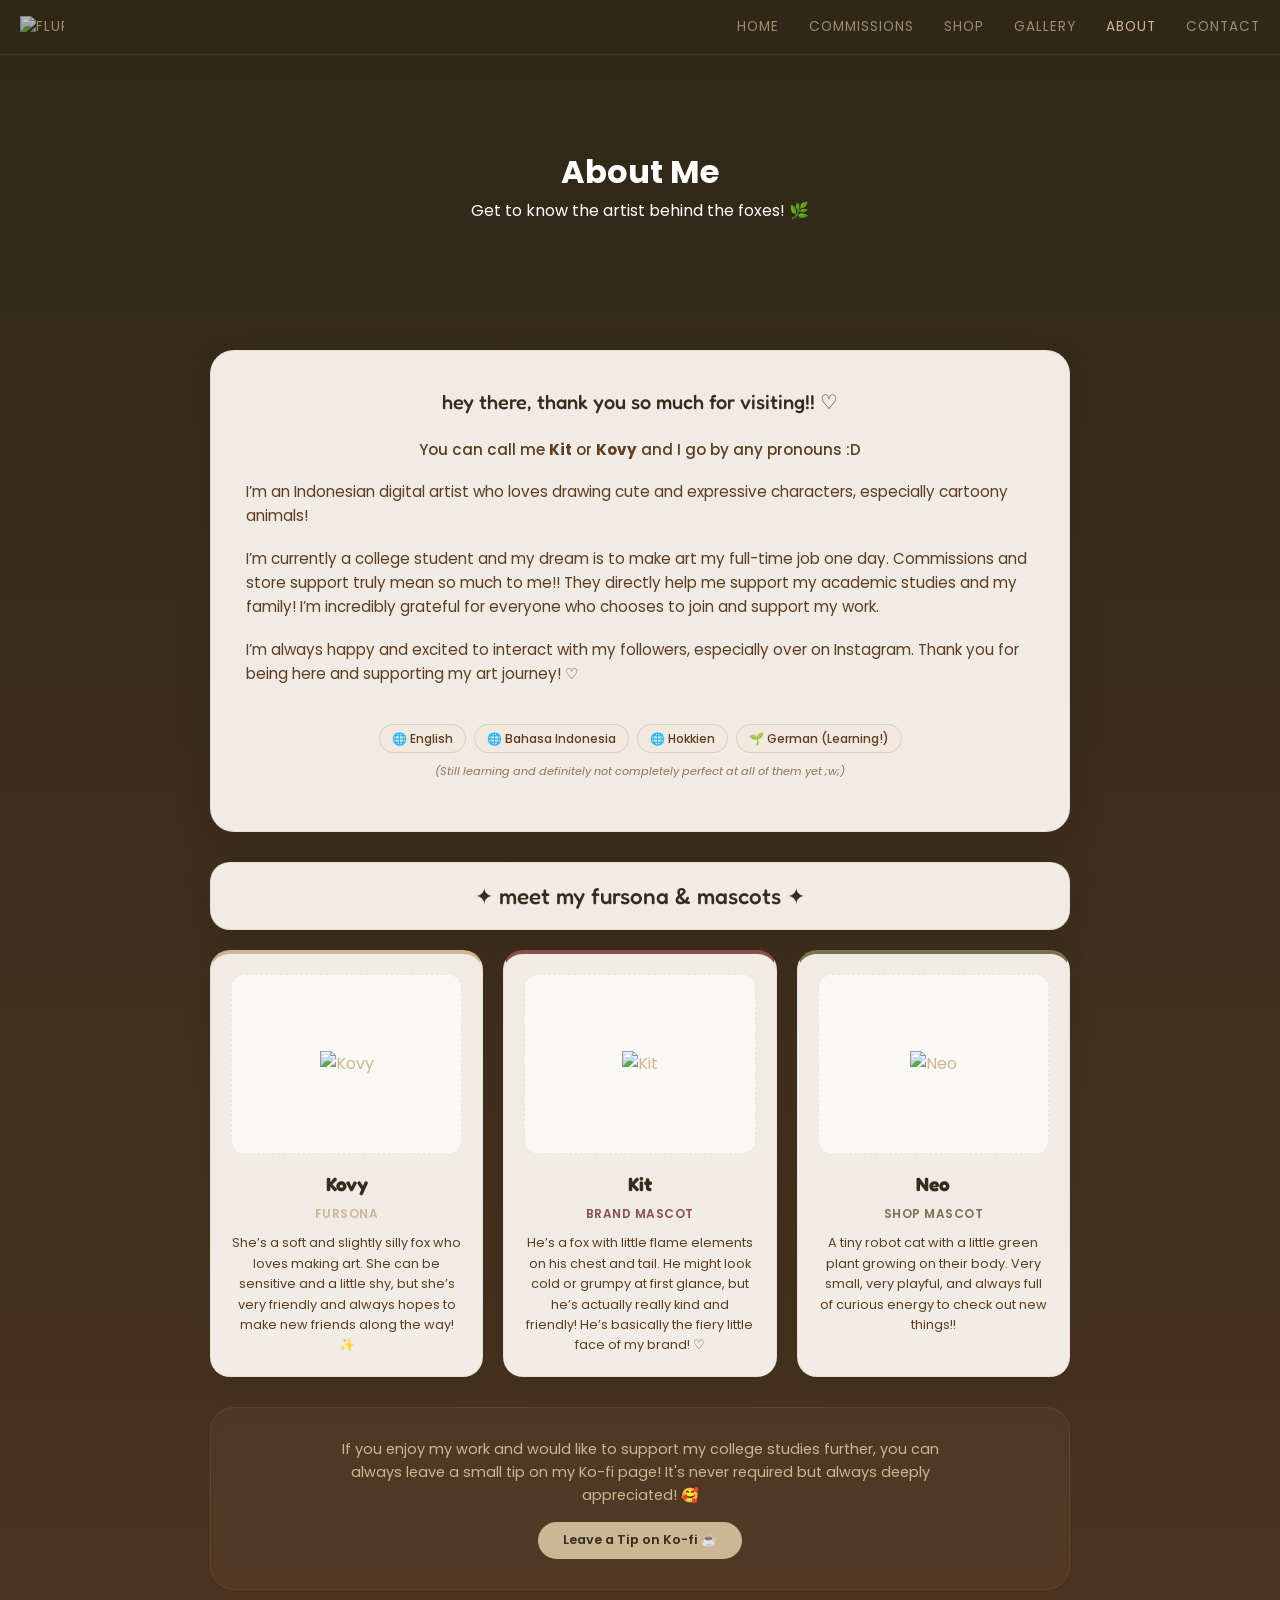
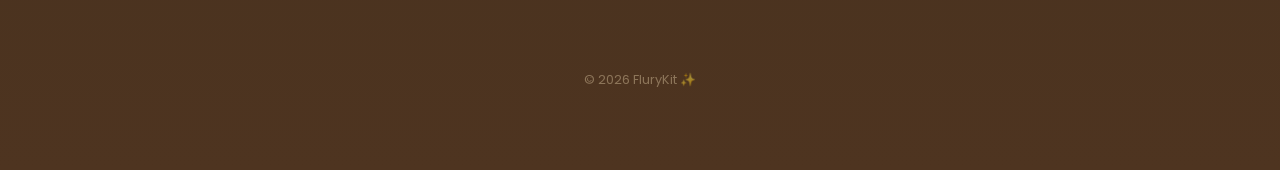
==== about.html @ 1e80cf2b "update" ====
<!DOCTYPE html>
<html lang="en">
<head>
  <meta charset="UTF-8">
  <title>About | FluryKit</title>
  <link rel="icon" type="image/png" href="https://f2.toyhou.se/file/f2-toyhou-se/images/113371445_Zc1kRRW0VYxsOpJ.png">
  <meta name="viewport" content="width=device-width, initial-scale=1.0">

  <!-- FONTS -->
  <link href="https://fonts.googleapis.com/css2?family=Fredoka:wght@400;500&family=Poppins:wght@300;400;500;600&display=swap" rel="stylesheet">
  <link rel="stylesheet" href="style.css">
</head>

<body class="about-page">

<nav>
  <a href="index.html" class="nav-logo" aria-label="FluryKit Home">
    <img src="https://file.garden/Zi882vZK7yH8-ClP/LogoWhite.png" alt="FluryKit logo">
  </a>
  <input type="checkbox" id="nav-toggle" class="nav-checkbox" aria-label="Toggle navigation">
  <label for="nav-toggle" class="nav-toggle" aria-controls="nav-links">
    <span></span>
    <span></span>
    <span></span>
  </label>
  <div class="nav-links" id="nav-links">
    <a href="index.html">Home</a>
    <a href="commissions.html">Commissions</a>
    <a href="shop.html">Shop</a>
    <a href="gallery.html">Gallery</a>
    <a href="about.html" class="active">About</a>
    <a href="contact.html">Contact</a>
  </div>
</nav>

<header class="banner">
  <h1>About Me</h1>
  <p>Get to know the artist behind the foxes! 🌿</p>
</header>

<div class="container">

  <!-- PRIMARY BIO CARD -->
  <div class="card">
    <h2 class="profile-intro">Hey there, thank you so much for visiting!! ♡</h2>
    
    <p class="bio-text bio-highlight">
      You can call me <b>Kit</b> or <b>Kovy</b> and I go by any pronouns :D
    </p>
    
    <p class="bio-text">
      I’m an Indonesian digital artist who loves drawing cute and expressive characters, especially cartoony animals! 
    </p>

    <p class="bio-text">
      I’m currently a college student and my dream is to make art my full-time job one day. Commissions and store support truly mean so much to me!! They directly help me support my academic studies and my family! I’m incredibly grateful for everyone who chooses to join and support my work.
    </p>

    <p class="bio-text">
      I’m always happy and excited to interact with my followers, especially over on Instagram. Thank you for being here and supporting my art journey! ♡
    </p>

    <!-- LANGUAGE SKILLS PILLS -->
    <div class="languages-tag-box">
      <span class="lang-pill">🌐 English</span>
      <span class="lang-pill">🌐 Bahasa Indonesia</span>
      <span class="lang-pill">🌐 Hokkien</span>
      <span class="lang-pill">🌱 German (Learning!)</span>
    </div>
    <p class="bio-note">(Still learning and definitely not completely perfect at all of them yet ;w;)</p>
  </div>

  <!-- MEET THE MASCOTS SECTION -->
  <div>
    <div class="card card--compact">
      <h2 class="section-title section-title--tight">✦ Meet my Fursona & Mascots ✦</h2>
    </div>

    <div class="mascot-grid">
      
      <!-- KOVY -->
      <div class="mascot-card mascot-card--kovy">
        <div class="mascot-img-holder">
          <!-- Replace this with your character image url later! -->
          <img src="https://via.placeholder.com/200?text=Kovy+Artwork" alt="Kovy">
        </div>
        <h3>Kovy</h3>
        <div class="mascot-role mascot-role--cream">Fursona</div>
        <p>She’s a soft and slightly silly fox who loves making art. She can be sensitive and a little shy, but she’s very friendly and always hopes to make new friends along the way! ✨</p>
      </div>

      <!-- KIT -->
      <div class="mascot-card mascot-card--kit">
        <div class="mascot-img-holder">
          <!-- Replace this with your character image url later! -->
          <img src="https://via.placeholder.com/200?text=Kit+Artwork" alt="Kit">
        </div>
        <h3>Kit</h3>
        <div class="mascot-role mascot-role--rose">Brand Mascot</div>
        <p>He’s a fox with little flame elements on his chest and tail. He might look cold or grumpy at first glance, but he’s actually really kind and friendly! He’s basically the fiery little face of my brand! ♡</p>
      </div>

      <!-- NEO -->
      <div class="mascot-card mascot-card--neo">
        <div class="mascot-img-holder">
          <!-- Replace this with your character image url later! -->
          <img src="https://via.placeholder.com/200?text=Neo+Artwork" alt="Neo">
        </div>
        <h3>Neo</h3>
        <div class="mascot-role mascot-role--olive">Shop Mascot</div>
        <p>A tiny robot cat with a little green plant growing on their body. Very small, very playful, and always full of curious energy to check out new things!!</p>
      </div>

    </div>
  </div>

  <!-- TIP SUPPORT FOOTER CALLOUT -->
  <div class="support-zone">
    <p>If you enjoy my work and would like to support my college studies further, you can always leave a small tip on my Ko-fi page! It's never required but always deeply appreciated! 🥰</p>
    <a href="https://ko-fi.com" target="_blank" class="button btn-main">Leave a Tip on Ko-fi ☕</a>
  </div>

</div>

<footer>
  © <span id="year"></span> FluryKit ✨
</footer>

<script>
  document.getElementById("year").textContent = new Date().getFullYear();
</script>

</body>
</html>
---- style.css ----
/* --- 1. THEME VARIABLES --- */
:root {
  --bg-dark: #302918;
  --bg-warm: #4E3420;
  --accent-cream: #CCB693;
  --accent-olive: #787350;
  --text-brown: #352E1F;
  --text-soft: #5E3D20;
  --card-bg: rgba(248, 244, 238, 0.96);
}

* { margin: 0; padding: 0; box-sizing: border-box; }

body {
  font-family: 'Poppins', sans-serif;
  background: linear-gradient(180deg, var(--bg-dark), var(--bg-warm)); 
  color: var(--accent-cream);
  line-height: 1.6;
  padding-bottom: 80px;
}

/* --- 2. NAVIGATION --- */
nav {
  position: sticky; top: 0; z-index: 1000;
  display: flex; justify-content: space-between; align-items: center;
  gap: 30px; padding: 16px 20px;
  background: rgba(48, 41, 24, 0.85);
  backdrop-filter: blur(12px);
  border-bottom: 1px solid rgba(204,182,147,0.1);
  flex-wrap: wrap;
}

.nav-logo {
  display: flex;
  align-items: center;
}

.nav-logo img {
  display: block;
  width: 44px;
  height: auto;
}

.nav-toggle {
  display: none;
  border: none;
  background: transparent;
  color: var(--accent-cream);
  cursor: pointer;
  width: 44px;
  height: 44px;
  align-items: center;
  justify-content: center;
  padding: 0;
  position: relative;
}

.nav-toggle span {
  display: block;
  width: 22px;
  height: 2px;
  border-radius: 999px;
  background: var(--accent-cream);
  transition: transform 0.25s ease, opacity 0.25s ease, background 0.15s ease;
  transform-origin: center;
}

.nav-toggle span + span {
  margin-top: 6px;
}

.nav-links {
  display: flex;
  justify-content: center;
  align-items: center;
  gap: 30px;
  flex-wrap: wrap;
  width: auto;
}

nav a {
  text-decoration: none; color: var(--accent-cream);
  font-size: 0.85rem; letter-spacing: 1px; text-transform: uppercase;
  opacity: 0.7; transition: 0.3s; white-space: nowrap;
}
nav a:hover, nav a.active { opacity: 1; }

.nav-checkbox {
  position: absolute;
  opacity: 0;
  pointer-events: none;
}

@media (max-width: 800px) {
  nav {
    justify-content: center;
    align-items: center;
    position: relative;
    gap: 10px;
  }

  .nav-logo {
    display: flex;
    margin: 0 auto;
  }

  .nav-toggle {
    display: grid;
    place-items: center;
    position: absolute;
    left: 16px;
    width: 64px;
    height: 44px;
    border: 1px solid rgba(204,182,147,0.3);
    border-radius: 14px;
    background: rgba(248,244,238,0.08);
    padding: 0;
    font-size: 0.7rem;
    letter-spacing: 0.12em;
    text-transform: uppercase;
    color: var(--accent-cream);
    line-height: 1;
    cursor: pointer;
  }

  .nav-toggle::before {
    content: "menu";
  }

  .nav-toggle span {
    display: none;
  }

  .nav-checkbox:checked + .nav-toggle {
    background: rgba(248,244,238,0.08);
  }

  .nav-checkbox:checked + .nav-toggle::before {
    content: "✕";
    font-size: 1.35rem;
    letter-spacing: normal;
    text-transform: none;
  }

  .nav-links {
    display: flex;
    flex-direction: column;
    width: 100%;
    gap: 0;
    max-height: 0;
    overflow: hidden;
    background: rgba(48,41,24,0.96);
    border-radius: 18px;
    padding: 0 16px;
    transition: max-height 0.28s ease;
  }

  .nav-checkbox:checked + .nav-toggle + .nav-links {
    max-height: 1000px;
    padding-top: 12px;
    padding-bottom: 12px;
  }

  /* hamburger -> X animation when menu is open */
  .nav-checkbox:checked + .nav-toggle span:nth-child(1) {
    transform: translateY(7px) rotate(45deg);
  }

  .nav-checkbox:checked + .nav-toggle span:nth-child(2) {
    opacity: 0;
    transform: scaleX(0);
  }

  .nav-checkbox:checked + .nav-toggle span:nth-child(3) {
    transform: translateY(-7px) rotate(-45deg);
  }

  .nav-toggle:focus-visible { outline: 2px solid rgba(204,182,147,0.6); outline-offset: 3px; border-radius: 8px; }

  .nav-links a {
    width: 100%;
    padding: 12px 0;
    border-top: 1px solid rgba(204,182,147,0.12);
    text-align: center;
  }

  .nav-links a:first-child {
    border-top: none;
  }
}

/* --- 3. BANNER & LOGO --- */
.banner {
  min-height: 260px; display: flex; flex-direction: column; align-items: center; justify-content: center;
  text-align: center;
  background: linear-gradient(rgba(48,41,24,0.45), rgba(48,41,24,0.45)),
              url("https://f2.toyhou.se/file/f2-toyhou-se/images/113552749_LfYjTz1hDfalYqJ.png");
  background-size: cover; background-position: center;
}

.logo-container { text-align: center; margin-top: -110px; margin-bottom: 25px; position: relative; z-index: 5; }
.logo-container img { width: 240px; height: auto; object-fit: contain; }

/* --- 4. MAIN CONTAINER & CARDS --- */
.container, .grid-layout { max-width: 850px; margin: auto; padding: 0 20px; }
.grid-layout { display: grid; grid-template-columns: 1.2fr 1fr; gap: 30px; align-items: stretch; }

.card { background: var(--card-bg); border-radius: 24px; border: 1px solid rgba(94,61,32,0.06); box-shadow: 0 10px 30px rgba(0,0,0,0.15); padding: 35px; color: var(--text-soft); display: flex; flex-direction: column; }
.card h2 { font-family: 'Fredoka', cursive; font-weight: 500; font-size: 1.5rem; color: var(--text-brown); margin-bottom: 15px; text-transform: lowercase; }
.card p { font-size: 0.92rem; margin-bottom: 15px; }

.status-bar { max-width: 850px; margin: 0 auto 35px auto; background: var(--accent-olive); color: white; border-radius: 999px; padding: 8px 25px; text-align: center; font-size: 0.9rem; font-weight: 500; box-shadow: 0 6px 20px rgba(0,0,0,0.15); }
.status-pill { background: var(--accent-olive); color: white; padding: 6px 18px; border-radius: 999px; font-size: 0.8rem; font-weight: 500; display: inline-block; }

/* Status Pill Colors - Easy Switch */
.status-pill.open { background: var(--accent-olive); }
.status-pill.closed { background: #D4917D; }
.section-title { text-align: center; font-family: 'Fredoka', cursive; color: var(--text-brown); font-size: 1.5rem; margin-bottom: 25px; }

/* --- 5. GRID & COMPONENTS --- */
.rules-grid { display: grid; grid-template-columns: repeat(3, 1fr); gap: 15px; margin-bottom: 25px; }
.rule-box { background: rgba(48, 41, 24, 0.03); padding: 15px; border-radius: 16px; text-align: center; border: 1px solid rgba(94,61,32,0.04); }
.payment-grid { display: grid; grid-template-columns: repeat(4, minmax(120px, 1fr)); gap: 15px; margin-top: 10px; }
.payment-card { background: rgba(248, 244, 238, 0.92); color: var(--text-brown); border-radius: 18px; border: 1px solid rgba(94,61,32,0.08); padding: 16px; text-align: center; box-shadow: 0 8px 20px rgba(0,0,0,0.05); }
.payment-card h4 { margin-bottom: 8px; font-family: 'Fredoka', cursive; color: var(--accent-olive); font-size: 0.95rem; }
.payment-card p { font-size: 0.8rem; color: var(--text-soft); line-height: 1.4; }
.rule-box h3 { font-size: 0.85rem; text-transform: uppercase; color: var(--accent-olive); margin-bottom: 6px; }
.rule-box p { font-size: 0.8rem; color: var(--text-soft); }

.rush-box { background: #F1E9DF; padding: 15px; border-radius: 16px; display: flex; justify-content: space-around; align-items: center; border: 1px dashed rgba(120, 115, 80, 0.4); }
.horizontal-rules { display: flex; justify-content: center; gap: 30px; padding-top: 20px; border-top: 1px solid rgba(94,61,32,0.08); flex-wrap: wrap; }

.filter-wrapper { position: sticky; top: 60px; z-index: 900; background: rgba(48, 41, 24, 0.9); backdrop-filter: blur(8px); padding: 12px; border-radius: 16px; border: 1px solid rgba(204,182,147,0.15); display: flex; justify-content: center; gap: 10px; flex-wrap: wrap; margin-bottom: 10px; }
.filter-btn { -webkit-appearance: none; appearance: none; background: transparent; border: 1px solid var(--accent-cream); color: var(--accent-cream); padding: 6px 16px; border-radius: 999px; font-family: 'Poppins', sans-serif; font-size: 0.8rem; font-weight: 500; cursor: pointer; transition: 0.2s ease; }
.filter-btn:hover, .filter-btn.active { background: var(--accent-cream); color: var(--bg-dark); }
.filter-btn:focus-visible { outline: 2px solid rgba(204,182,147,0.65); outline-offset: 2px; }

/* --- 5.5 FEATURE GRID --- */
.feature-grid { display: grid; grid-template-columns: 1fr 1fr; gap: 20px; margin-top: 25px; }
.feature-card { display: flex; flex-direction: column; align-items: center; text-decoration: none; color: var(--text-brown); transition: transform 0.2s ease; }
.feature-card:hover { transform: translateY(-5px); }
.feature-card img { width: 100%; aspect-ratio: 1/1; object-fit: cover; border-radius: 16px; border: none; margin-bottom: 10px; }
.feature-card span { font-family: 'Fredoka', cursive; font-size: 1.1rem; font-weight: 500; }

/* --- 6. SOCIALS & TIMELINE --- */
.sweet-callout { font-size: 0.82rem; font-style: italic; color: var(--text-soft); text-align: center; margin: 10px 0 4px; }
.main-social-btn { text-decoration: none; text-align: center; padding: 12px; border-radius: 14px; font-size: 0.88rem; font-weight: 600; text-transform: lowercase; display: block; margin-bottom: 12px; box-shadow: 0 4px 10px rgba(0,0,0,0.05); }
.btn-insta { background: #E8DCC4; color: var(--text-brown); border: 1px solid rgba(53,46,31,0.15); }
.btn-insta:hover { background: #dfd1b5; }
.btn-kofi { background: var(--accent-olive); color: white; }
.btn-kofi:hover { background: #5f5b3e; }

.mini-social-grid { display: grid; grid-template-columns: repeat(3, 1fr); gap: 8px; margin-bottom: 25px; }
.mini-btn { text-decoration: none; text-align: center; padding: 8px 2px; border-radius: 10px; font-size: 0.76rem; font-weight: 500; text-transform: lowercase; background: rgba(120, 115, 80, 0.12); color: var(--text-brown); }
.mini-btn:hover { background: rgba(120, 115, 80, 0.25); }

.timeline { margin-top: 15px; border-left: 2px dashed var(--accent-cream); padding-left: 15px; margin-left: 5px; }
.timeline-item { position: relative; margin-bottom: 15px; }
.timeline-item::before { content: '🌱'; position: absolute; left: -25px; top: -2px; background: var(--card-bg); font-size: 0.75rem; }
.timeline-date { font-weight: 600; font-size: 0.8rem; color: var(--accent-olive); text-transform: uppercase; }
.timeline-text { font-size: 0.85rem; color: var(--text-brown); }

/* --- 7. SHOWCASE & BUTTONS --- */
.showcase-section { max-width: 850px; margin: 40px auto 0 auto; padding: 0 20px; }
.showcase-section h2 { font-family: 'Fredoka', cursive; font-weight: 500; font-size: 1.6rem; color: var(--accent-cream); margin-bottom: 10px; text-align: center; text-transform: lowercase; }
.showcase-section p.section-copy { color: var(--text-soft); text-align: center; max-width: 720px; margin: 0 auto 26px; line-height: 1.6; }
.art-gallery { display: grid; grid-template-columns: repeat(3, 1fr); gap: 20px; align-items: start; }
.art-piece { width: 100%; height: auto; max-height: 420px; border-radius: 20px; object-fit: contain; box-shadow: 0 12px 25px rgba(0,0,0,0.25); border: 3px solid rgba(248, 244, 238, 0.15); display: block; }

body.gallery-page .gallery-jump-nav {
  display: flex;
  flex-wrap: wrap;
  gap: 10px;
  justify-content: center;
  margin: 18px auto 24px;
  padding: 10px 12px;
  background: rgba(48, 41, 24, 0.9);
  border-radius: 18px;
  border: 1px solid rgba(204,182,147,0.15);
}

body.gallery-page .gallery-jump-nav a {
  padding: 8px 14px;
  border-radius: 999px;
  background: transparent;
  color: var(--accent-cream);
  text-decoration: none;
  font-size: 0.78rem;
  font-weight: 600;
  border: 1px solid rgba(204,182,147,0.2);
  transition: transform 0.2s ease, background 0.2s ease, color 0.2s ease;
}

body.gallery-page .gallery-jump-nav a:hover,
body.gallery-page .gallery-jump-nav a:focus-visible {
  transform: translateY(-1px);
  background: var(--accent-cream);
  color: var(--bg-dark);
  border-color: transparent;
}

body.gallery-page .gallery-sections { display: grid; grid-template-columns: 1fr; gap: 32px; }
body.gallery-page .gallery-section { padding: 16px 0 10px; border-bottom: 1px solid rgba(255,255,255,0.08); }
body.gallery-page .gallery-section:last-child { border-bottom: none; }
body.gallery-page .gallery-section h3 { font-family: 'Fredoka', cursive; color: var(--accent-cream); font-size: 1.45rem; margin: 0 0 16px; text-transform: lowercase; }
body.gallery-page .gallery-section p { display: none; }
body.gallery-page .gallery-section .art-gallery { gap: 18px; }

.link-stack { display: flex; flex-direction: column; gap: 10px; width: 100%; margin-top: auto; }
.button { text-decoration: none; text-align: center; padding: 11px 20px; border-radius: 14px; font-size: 0.85rem; font-weight: 600; text-transform: lowercase; border: none; display: block; transition: 0.2s; cursor: pointer; }
.btn-cream { background: var(--accent-cream); color: var(--text-brown); }
.btn-cream:hover { background: #bd9f73; }
.btn-sub { background: #E8E2D9; color: var(--text-soft); }
.btn-main { background: var(--accent-cream); color: var(--text-brown); }
.button:hover { transform: translateY(-2px); filter: brightness(1.03); }

body.contact-page .container {
  max-width: 700px;
  display: flex;
  flex-direction: column;
  gap: 25px;
}

body.contact-page .section-title {
  font-size: 1.6rem;
  margin-bottom: 20px;
}

body.contact-page p {
  font-size: 0.95rem;
}

body.contact-page .action-box {
  background: #F1E9DF;
  border: 1px dashed rgba(120, 115, 80, 0.4);
  border-radius: 20px;
  padding: 30px;
  text-align: center;
  margin: 20px 0;
}

body.contact-page .action-box h3 {
  font-family: 'Fredoka', cursive;
  color: var(--text-brown);
  font-size: 1.2rem;
  margin-bottom: 8px;
}

body.contact-page .action-box p {
  font-size: 0.85rem;
  color: var(--text-soft);
  margin-bottom: 20px;
}

body.contact-page .button {
  padding: 12px 32px;
  border-radius: 999px;
  font-size: 0.9rem;
  text-transform: none;
}

body.contact-page .notice-list {
  list-style-type: '🌱 ';
  padding-left: 20px;
  font-size: 0.9rem;
  margin-top: 10px;
}

body.contact-page .notice-list li {
  margin-bottom: 10px;
}

body.contact-page .banner {
  margin-bottom: 40px;
}

body.contact-page .button {
  padding: 12px 32px;
  border-radius: 999px;
  font-size: 0.9rem;
  text-transform: none;
  display: inline-block;
  border: none;
  min-width: 220px;
}

body.about-page .banner {
  height: 200px;
  margin-bottom: 35px;
}

body.about-page .banner h1,
body.about-page .banner p {
  color: #fff;
}

body.about-page .container {
  max-width: 900px;
  margin: auto;
  padding: 0 20px;
  display: flex;
  flex-direction: column;
  gap: 30px;
}

body.about-page .card {
  background: var(--card-bg);
  border-radius: 24px;
  border: 1px solid rgba(94,61,32,0.06);
  box-shadow: 0 12px 35px rgba(0,0,0,0.15);
  padding: 35px;
}

body.about-page .button {
  text-transform: none;
  padding: 8px 25px;
  border-radius: 999px;
  font-size: 0.8rem;
  font-weight: 600;
  display: inline-block;
}

body.about-page .btn-main,
body.about-page .btn-cream { background: var(--accent-cream); color: var(--text-brown); }

body.about-page .profile-intro {
  text-align: center;
  color: var(--text-brown);
  font-family: 'Fredoka', cursive;
  font-size: 1.25rem;
  margin-bottom: 20px;
}

body.about-page .bio-text {
  color: var(--text-soft);
  font-size: 0.95rem;
  margin-bottom: 18px;
}

body.about-page .languages-tag-box {
  display: flex;
  justify-content: center;
  gap: 8px;
  flex-wrap: wrap;
  margin: 20px 0 10px;
}

body.about-page .lang-pill {
  background: #F1E9DF;
  color: var(--text-soft);
  border: 1px solid rgba(120, 115, 80, 0.2);
  padding: 4px 12px;
  border-radius: 999px;
  font-size: 0.75rem;
  font-weight: 500;
}

body.about-page .mascot-grid {
  display: grid;
  grid-template-columns: repeat(3, 1fr);
  gap: 20px;
  margin-top: 10px;
}

body.about-page .mascot-card {
  background: var(--card-bg);
  border-radius: 20px;
  padding: 20px;
  border: 1px solid rgba(94,61,32,0.06);
  display: flex;
  flex-direction: column;
  align-items: center;
  text-align: center;
  box-shadow: 0 8px 25px rgba(0,0,0,0.1);
}

body.about-page .mascot-card h3 {
  font-family: 'Fredoka', cursive;
  font-size: 1.2rem;
  margin-bottom: 4px;
  color: var(--text-brown);
}

body.about-page .mascot-card p {
  font-size: 0.82rem;
  color: var(--text-soft);
  line-height: 1.6;
}

body.about-page .mascot-img-holder {
  width: 100%;
  min-height: 180px;
  background: #FAF8F5;
  border-radius: 14px;
  margin-bottom: 15px;
  display: flex;
  align-items: center;
  justify-content: center;
  padding: 10px;
  border: 1px dashed rgba(94,61,32,0.1);
}

body.about-page .mascot-img-holder img {
  max-width: 100%;
  max-height: 100%;
  object-fit: contain;
}

body.about-page .section-title--tight {
  margin-bottom: 0;
  font-size: 1.4rem;
}

body.about-page .mascot-img-holder {
  width: 100%;
  height: 180px;
  background: #FAF8F5;
  border-radius: 14px;
  margin-bottom: 15px;
  display: flex;
  align-items: center;
  justify-content: center;
  padding: 10px;
  border: 1px dashed rgba(94,61,32,0.1);
}

body.about-page .mascot-img-holder img {
  max-width: 100%;
  max-height: 100%;
  object-fit: contain;
}

body.about-page .mascot-card h3 {
  font-family: 'Fredoka', cursive;
  font-size: 1.2rem;
  margin-bottom: 4px;
  color: var(--text-brown);
}

body.about-page .mascot-role {
  font-size: 0.75rem;
  text-transform: uppercase;
  letter-spacing: 0.5px;
  margin-bottom: 10px;
  font-weight: 600;
}

body.about-page .mascot-card p {
  font-size: 0.8rem;
  color: var(--text-soft);
}

body.about-page .support-zone {
  background: rgba(204, 182, 147, 0.05);
  border-radius: 24px;
  padding: 30px;
  border: 1px solid rgba(204,182,147,0.1);
  backdrop-filter: blur(6px);
  text-align: center;
}

body.about-page .support-zone p {
  font-size: 0.9rem;
  color: var(--accent-cream);
  max-width: 600px;
  margin: 0 auto 15px;
}

body.about-page .bio-highlight {
  text-align: center;
  font-weight: 500;
}

body.about-page .bio-note {
  font-size: 0.7rem;
  text-align: center;
  color: #947155;
  font-style: italic;
}

body.about-page .card--compact {
  padding: 15px;
  border-radius: 20px;
  margin-bottom: 20px;
  text-align: center;
}

body.about-page .mascot-card--kovy { border-top: 4px solid var(--accent-cream); }
body.about-page .mascot-card--kit { border-top: 4px solid #8A4F4F; }
body.about-page .mascot-card--neo { border-top: 4px solid var(--accent-olive); }
body.about-page .mascot-role--cream { color: var(--accent-cream); }
body.about-page .mascot-role--rose { color: #8A4F4F; }
body.about-page .mascot-role--olive { color: var(--accent-olive); }

body.shop-page .shop-note {
  font-size: 0.75rem;
  color: #947155;
  text-align: center;
  margin-top: 20px;
  font-style: italic;
}

body.shop-page .shop-small-note {
  margin-top: 5px;
  opacity: 0.85;
}

body.shop-page .container {
  max-width: 900px;
  margin: auto;
  padding: 0 20px;
  display: flex;
  flex-direction: column;
  gap: 30px;
}

body.shop-page .card {
  background: var(--card-bg);
  border-radius: 24px;
  border: 1px solid rgba(94,61,32,0.06);
  box-shadow: 0 12px 35px rgba(0,0,0,0.15);
  padding: 30px;
}

body.shop-page .section-title {
  text-align: center;
  font-family: 'Fredoka', cursive;
  font-weight: 500;
  color: var(--text-brown);
  font-size: 1.5rem;
  margin-bottom: 25px;
}

body.shop-page .intro-text {
  color: var(--text-soft);
  font-size: 0.95rem;
  text-align: center;
  max-width: 700px;
  margin: 0 auto 10px;
}

body.shop-page .platforms-grid {
  display: grid;
  grid-template-columns: repeat(3, 1fr);
  gap: 20px;
  margin-top: 15px;
}

body.shop-page .platform-box {
  background: rgba(48, 41, 24, 0.03);
  padding: 20px;
  border-radius: 18px;
  border: 1px solid rgba(94,61,32,0.05);
  display: flex;
  flex-direction: column;
  justify-content: space-between;
}

body.shop-page .platform-box h3 {
  font-size: 0.95rem;
  text-transform: uppercase;
  letter-spacing: 0.5px;
  color: var(--accent-olive);
  margin-bottom: 8px;
  font-family: 'Fredoka', cursive;
  font-weight: 500;
}

body.shop-page .platform-box p {
  font-size: 0.8rem;
  color: var(--text-soft);
  margin-bottom: 15px;
}

body.shop-page .indonesian-translation {
  border-top: 1px dashed rgba(94,61,32,0.15);
  padding-top: 10px;
  margin-top: 10px;
  font-style: italic;
  color: #7A5C43;
}

body.shop-page .filter-wrapper {
  position: sticky;
  top: 60px;
  z-index: 900;
  background: rgba(48, 41, 24, 0.9);
  backdrop-filter: blur(8px);
  padding: 12px;
  border-radius: 16px;
  border: 1px solid rgba(204,182,147,0.15);
  display: flex;
  justify-content: center;
  gap: 10px;
  flex-wrap: wrap;
  margin-bottom: 10px;
}

body.shop-page .filter-btn {
  background: transparent;
  border: 1px solid var(--accent-cream);
  color: var(--accent-cream);
  padding: 6px 16px;
  border-radius: 999px;
  font-family: 'Poppins', sans-serif;
  font-size: 0.8rem;
  font-weight: 500;
  cursor: pointer;
  transition: 0.2s ease;
}

body.shop-page .filter-btn:hover,
body.shop-page .filter-btn.active {
  background: var(--accent-cream);
  color: var(--bg-dark);
}

body.shop-page .gallery {
  display: grid;
  grid-template-columns: repeat(3, 1fr);
  gap: 20px;
}

body.shop-page .item-card {
  padding: 0;
  overflow: hidden;
  display: flex;
  flex-direction: column;
  transition: transform 0.3s ease, box-shadow 0.3s ease;
  cursor: pointer;
}

body.shop-page .item-card:hover {
  transform: translateY(-5px);
  box-shadow: 0 15px 40px rgba(0,0,0,0.2);
}

body.shop-page .item-card.hidden {
  display: none;
}

body.shop-page .img-wrapper {
  width: 100%;
  height: 240px;
  background: #FAF8F5;
  border-bottom: 1px solid rgba(94,61,32,0.06);
  display: flex;
  align-items: center;
  justify-content: center;
  padding: 15px;
}

body.shop-page .img-wrapper img {
  max-width: 100%;
  max-height: 100%;
  object-fit: contain;
  border-radius: 8px;
}

body.shop-page .item-info {
  padding: 20px;
  display: flex;
  flex-direction: column;
  flex-grow: 1;
}

body.shop-page .header-row {
  display: flex;
  justify-content: space-between;
  align-items: center;
  margin-bottom: 8px;
}

body.shop-page .item-info h2 {
  font-size: 1.1rem;
  color: var(--text-brown);
  font-family: 'Fredoka', cursive;
  font-weight: 500;
}

body.shop-page .price-tag {
  background: var(--accent-olive);
  color: white;
  padding: 2px 10px;
  border-radius: 999px;
  font-size: 0.75rem;
  font-weight: 500;
}

body.shop-page .item-info p {
  font-size: 0.8rem;
  color: var(--text-soft);
}

body.shop-page .button {
  text-transform: none;
  padding: 8px 20px;
  border-radius: 999px;
  font-size: 0.8rem;
  font-weight: 600;
  display: inline-block;
}

body.shop-page .modal-overlay,
body.shop-page .modal-card,
body.shop-page .modal-links,
body.shop-page .close-modal,
body.shop-page .review-zone,
body.shop-page .empty-reviews-box,
body.shop-page .feedback-prompt {
  /* page-specific modal and review layout rules will be handled by the shared stylesheet defaults */
}

body.shop-page .modal-overlay {
  position: fixed;
  top: 0;
  left: 0;
  width: 100%;
  height: 100%;
  background: rgba(30, 25, 15, 0.6);
  backdrop-filter: blur(8px);
  z-index: 2000;
  display: flex;
  justify-content: center;
  align-items: center;
  opacity: 0;
  pointer-events: none;
  transition: opacity 0.3s ease;
}

body.shop-page .modal-overlay.active {
  opacity: 1;
  pointer-events: auto;
}

body.shop-page .modal-card {
  background: var(--card-bg);
  width: 90%;
  max-width: 400px;
  border-radius: 24px;
  padding: 30px;
  box-shadow: 0 20px 50px rgba(0,0,0,0.3);
  text-align: center;
  transform: scale(0.9);
  transition: transform 0.3s ease;
  border: 1px solid rgba(94,61,32,0.1);
}

body.shop-page .modal-overlay.active .modal-card {
  transform: scale(1);
}

body.shop-page .modal-card h3 {
  font-family: 'Fredoka', cursive;
  color: var(--text-brown);
  font-size: 1.35rem;
  margin-bottom: 8px;
}

body.shop-page .modal-card p {
  font-size: 0.8rem;
  color: var(--text-soft);
  margin-bottom: 20px;
}

body.shop-page .modal-links {
  display: flex;
  flex-direction: column;
  gap: 10px;
}

body.shop-page .modal-links .button {
  display: block;
  width: 100%;
  padding: 10px;
}

body.shop-page .close-modal {
  background: transparent;
  border: none;
  font-size: 0.8rem;
  color: var(--text-soft);
  cursor: pointer;
  text-decoration: underline;
  margin-top: 15px;
  display: inline-block;
}

body.shop-page .review-zone {
  background: rgba(204, 182, 147, 0.05);
  border-radius: 24px;
  padding: 35px 20px;
  border: 1px solid rgba(204,182,147,0.1);
  backdrop-filter: blur(6px);
  text-align: center;
}

body.shop-page .review-zone h2 {
  font-family: 'Fredoka', cursive;
  font-size: 1.5rem;
  color: var(--accent-cream);
  margin-bottom: 10px;
}

body.shop-page .empty-reviews-box {
  background: var(--card-bg);
  border-radius: 18px;
  padding: 25px;
  max-width: 600px;
  margin: 15px auto 25px;
  border: 1px dashed rgba(120, 115, 80, 0.4);
}

body.shop-page .empty-reviews-box p {
  color: var(--text-soft);
  font-size: 0.85rem;
}

body.shop-page .feedback-prompt {
  font-size: 0.85rem;
  color: var(--accent-cream);
  max-width: 500px;
  margin: 0 auto;
  opacity: 0.9;
}

body.shop-page .feedback-prompt a {
  color: #fff;
  text-decoration: underline;
}

body.shop-page .logo-container {
  margin-top: -110px;
}

body.shop-page .logo-container img {
  width: 240px;
}

@media (max-width: 850px) {
  body.shop-page .gallery { grid-template-columns: repeat(2, 1fr); }
  body.shop-page .platforms-grid { grid-template-columns: 1fr; gap: 15px; }
  body.shop-page .logo-container { margin-top: -80px; }
  body.shop-page .logo-container img { width: 180px; }
}

@media (max-width: 550px) {
  body.shop-page .gallery { grid-template-columns: 1fr; }
  body.shop-page .filter-wrapper { top: 50px; }
}

footer { text-align: center; margin-top: 80px; font-size: 0.8rem; opacity: 0.5; }

/* --- 8. RESPONSIVE --- */
@media (max-width: 800px) {
  .grid-layout { grid-template-columns: 1fr; }
  .logo-container { margin-top: -80px; }
  .logo-container img { width: 180px; }
  .art-gallery { grid-template-columns: 1fr; gap: 16px; }
  .art-piece { max-height: 320px; }
  body.gallery-page .showcase-section { padding: 0 16px; }
  body.gallery-page .gallery-jump-nav { justify-content: flex-start; overflow-x: auto; padding: 0 10px 10px; }
  body.gallery-page .gallery-jump-nav a { flex: 0 0 auto; }
  body.gallery-page .gallery-section { padding: 12px 0 8px; }
  body.gallery-page .gallery-section .art-gallery { grid-template-columns: 1fr; }
  body.commissions-page .listing-card { grid-template-columns: 1fr; }
  body.commissions-page .slider-area { width: 100%; border-right: none; border-bottom: 1px solid rgba(94,61,32,0.06); }
  body.commissions-page .listing-info { padding: 22px 20px; }
  body.about-page .mascot-grid { grid-template-columns: 1fr; }
  body.about-page .mascot-card { padding: 18px; }
  body.about-page .mascot-img-holder { min-height: 150px; }
  body.about-page .mascot-card p { font-size: 0.88rem; }
  body.about-page .card { padding: 28px; }
}

/* --- ADDED COMMISSION SPECIFICS --- */
.listing-card { padding: 0; overflow: hidden; display: grid; grid-template-columns: 280px 1fr; min-height: 280px; background: var(--card-bg); border-radius: 24px; margin-bottom: 25px; }
.slider-area { width: 280px; min-height: 280px; background: var(--card-bg); border-right: 1px solid rgba(94,61,32,0.06); position: relative; overflow: hidden; }
.image-slider { width: 100%; height: 100%; }
.image-slider img { width: 100%; height: 100%; object-fit: contain; display: none; padding: 15px; background: var(--card-bg); border-radius: 18px; }
.image-slider img.active { display: block; }
.price-tag { background: var(--accent-olive); color: white; padding: 3px 12px; border-radius: 999px; font-size: 0.8rem; }
.specs-list { background: rgba(48, 41, 24, 0.03); padding: 12px 15px; border-radius: 12px; margin-bottom: 20px; border-left: 3px solid var(--accent-cream); font-size: 0.8rem; }
.form-template-box { background: rgba(48, 41, 24, 0.03); padding: 15px; border-radius: 12px; border: 1px solid rgba(94,61,32,0.08); font-family: monospace; font-size: 0.8rem; color: var(--text-soft); }

/* --- COMMISSIONS PAGE OVERRIDES --- */
body.commissions-page .banner {
  height: 200px;
  display: flex;
  flex-direction: column;
  align-items: center;
  justify-content: center;
  text-align: center;
  background: linear-gradient(rgba(48,41,24,0.5), rgba(48,41,24,0.5)),
              url("https://f2.toyhou.se/file/f2-toyhou-se/images/113552749_LfYjTz1hDfalYqJ.png");
  background-size: cover;
  background-position: center;
  margin-bottom: 35px;
}

body.commissions-page .banner h1 {
  font-family: 'Fredoka', cursive;
  font-weight: 500;
  font-size: 2.6rem;
  color: #fff;
}

body.commissions-page .banner p {
  font-size: 0.9rem;
  font-weight: 300;
  color: #f0f0f0;
}

body.commissions-page .container {
  max-width: 900px;
  margin: auto;
  padding: 0 20px;
  display: flex;
  flex-direction: column;
  gap: 30px;
}

body.commissions-page .card {
  box-shadow: 0 12px 35px rgba(0,0,0,0.15);
  padding: 30px;
}

body.commissions-page .status-container {
  text-align: center;
  margin-bottom: 5px;
}

body.commissions-page .rush-box div {
  text-align: center;
}

body.commissions-page .rush-box b {
  color: var(--text-brown);
  display: block;
  font-size: 0.95rem;
}

body.commissions-page .rush-box small {
  color: var(--text-soft);
  font-size: 0.75rem;
}

body.commissions-page .horizontal-rules span {
  font-size: 0.8rem;
  color: var(--text-soft);
}

body.commissions-page .note-text {
  font-size: 0.85rem;
  color: var(--text-soft);
  text-align: center;
  margin: 0 auto 18px;
  max-width: 780px;
  padding: 12px 16px;
  border-radius: 18px;
  background: rgba(248, 244, 238, 0.72);
  border-left: 3px solid var(--accent-olive);
  box-shadow: inset 0 0 0 1px rgba(94,61,32,0.08);
  font-style: italic;
}

body.commissions-page .gallery {
  display: flex;
  flex-direction: column;
  gap: 25px;
}

body.commissions-page .listing-card {
  transition: opacity 0.4s ease, transform 0.4s ease;
}

body.commissions-page .listing-card.hidden {
  display: none;
  opacity: 0;
  transform: translateY(10px);
}

body.commissions-page .slider-area {
  position: relative;
  height: 100%;
  width: 280px;
  min-height: 280px;
  background: var(--card-bg);
  border-right: 1px solid rgba(94,61,32,0.06);
  overflow: hidden;
}

body.commissions-page .image-slider {
  width: 100%;
  height: 100%;
  position: relative;
}

body.commissions-page .image-slider img {
  position: absolute;
  inset: 0;
  width: calc(100% - 30px);
  height: calc(100% - 30px);
  object-fit: contain;
  opacity: 0;
  transition: opacity 0.25s ease;
  margin: 15px;
}

body.commissions-page .image-slider img.active {
  opacity: 1;
}

body.commissions-page .dots {
  position: absolute;
  bottom: 12px;
  left: 50%;
  transform: translateX(-50%);
  display: flex;
  gap: 6px;
  background: rgba(255,255,255,0.95);
  padding: 6px 10px;
  border-radius: 999px;
  z-index: 3;
}

body.commissions-page .dot {
  width: 8px;
  height: 8px;
  background: rgba(0,0,0,0.18);
  border-radius: 50%;
  cursor: pointer;
}

body.commissions-page .slider-arrow {
  position: absolute;
  top: 50%;
  transform: translateY(-50%);
  width: 28px;
  height: 28px;
  border-radius: 999px;
  border: none;
  background: rgba(255,255,255,0.85);
  color: var(--text-brown);
  display: flex;
  align-items: center;
  justify-content: center;
  font-size: 1rem;
  cursor: pointer;
  box-shadow: 0 6px 16px rgba(0,0,0,0.08);
  transition: transform 0.2s ease, background 0.2s ease, opacity 0.2s ease;
  opacity: 0;
  z-index: 3;
}

body.commissions-page .slider-area:hover .slider-arrow,
body.commissions-page .slider-area:focus-within .slider-arrow {
  opacity: 1;
}

body.commissions-page .slider-arrow:hover {
  transform: translateY(-50%) scale(1.05);
  background: rgba(255,255,255,1);
}

body.commissions-page .slider-arrow.prev { left: 12px; }
body.commissions-page .slider-arrow.next { right: 12px; }

body.commissions-page .payment-section { margin-top: 25px; }
body.commissions-page .payment-section h3 { font-family: 'Fredoka', cursive; color: var(--text-brown); font-size: 1.1rem; margin-bottom: 15px; text-align: center; }
body.commissions-page .payment-grid { display: grid; grid-template-columns: repeat(4, minmax(120px, 1fr)); gap: 15px; }
body.commissions-page .payment-card { background: rgba(248, 244, 238, 0.92); color: var(--text-brown); border-radius: 18px; border: 1px solid rgba(94,61,32,0.08); padding: 16px; text-align: center; box-shadow: 0 8px 20px rgba(0,0,0,0.05); }
body.commissions-page .payment-card h4 { margin-bottom: 8px; font-family: 'Fredoka', cursive; color: var(--accent-olive); font-size: 0.95rem; }
body.commissions-page .payment-card p { font-size: 0.8rem; color: var(--text-soft); line-height: 1.4; }

body.commissions-page .payment-card.payment-logo {
  min-height: 120px;
  display: flex;
  align-items: center;
  justify-content: center;
  padding: 20px;
}

body.commissions-page .payment-logo-mark {
  width: 62px;
  height: 62px;
  display: inline-flex;
  align-items: center;
  justify-content: center;
  border-radius: 18px;
  font-family: 'Fredoka', cursive;
  font-size: 1.1rem;
  font-weight: 800;
  color: white;
  text-transform: uppercase;
  letter-spacing: 0.04em;
  box-shadow: 0 10px 20px rgba(0,0,0,0.12);
}

body.commissions-page .payment-card.paypal .payment-logo-mark { background: #003087; }
body.commissions-page .payment-card.bca .payment-logo-mark { background: #0053A0; }
body.commissions-page .payment-card.gopay .payment-logo-mark { background: #00A859; }
body.commissions-page .payment-card.shopeepay .payment-logo-mark { background: #FF5722; }

body.commissions-page .visually-hidden {
  position: absolute;
  width: 1px;
  height: 1px;
  padding: 0;
  margin: -1px;
  overflow: hidden;
  clip: rect(0,0,0,0);
  border: 0;
  white-space: nowrap;
}

body.commissions-page .payment-grid {
  display: grid;
  grid-template-columns: repeat(4, minmax(100px, 1fr));
  gap: 15px;
}

@media (max-width: 700px) {
  body.commissions-page .payment-grid {
    grid-template-columns: repeat(2, minmax(100px, 1fr));
  }
}

@media (max-width: 460px) {
  body.commissions-page .payment-grid {
    grid-template-columns: 1fr;
  }
}

body.commissions-page .dot.active {
  background: var(--text-soft);
}

body.commissions-page .listing-info {
  padding: 30px;
  display: flex;
  flex-direction: column;
  justify-content: center;
}

body.commissions-page .header-row {
  display: flex;
  justify-content: space-between;
  align-items: center;
  margin-bottom: 10px;
}

body.commissions-page .listing-info h2 {
  font-size: 1.25rem;
  color: var(--text-brown);
  font-family: 'Fredoka', cursive;
  font-weight: 500;
}

body.commissions-page .price-tag {
  background: var(--accent-olive);
  color: white;
  padding: 3px 12px;
  border-radius: 999px;
  font-size: 0.8rem;
  font-weight: 500;
}

body.commissions-page .listing-info p {
  font-size: 0.85rem;
  color: var(--text-soft);
  margin-bottom: 12px;
}

body.commissions-page .specs-list ul {
  list-style: none;
  font-size: 0.8rem;
  color: var(--text-soft);
}

body.commissions-page .specs-list li {
  margin-bottom: 4px;
  display: flex;
  justify-content: space-between;
}

body.commissions-page .btn-group {
  display: flex;
  gap: 10px;
}

body.commissions-page .button {
  text-decoration: none;
  text-align: center;
  padding: 8px 20px;
  border-radius: 999px;
  font-size: 0.8rem;
  font-weight: 600;
  transition: 0.2s;
  display: inline-block;
  cursor: pointer;
  border: none;
  text-transform: none;
}

body.commissions-page .btn-main {
  background: var(--accent-cream);
  color: var(--text-brown);
}

body.commissions-page .btn-sub {
  background: #E8E2D9;
  color: var(--text-soft);
}

body.commissions-page .button:hover {
  transform: translateY(-2px);
  filter: brightness(1.03);
}

body.commissions-page .form-template-box {
  white-space: pre-line;
  text-align: left;
}

body.commissions-page .modal-overlay {
  position: fixed;
  top: 0;
  left: 0;
  width: 100%;
  height: 100%;
  background: rgba(30, 25, 15, 0.6);
  backdrop-filter: blur(8px);
  z-index: 2000;
  display: flex;
  justify-content: center;
  align-items: center;
  opacity: 0;
  pointer-events: none;
  transition: opacity 0.3s ease;
}

body.commissions-page .modal-overlay.active {
  opacity: 1;
  pointer-events: auto;
}

body.commissions-page .modal-card {
  background: var(--card-bg);
  width: 90%;
  max-width: 600px;
  max-height: 80vh;
  border-radius: 24px;
  padding: 35px;
  box-shadow: 0 20px 50px rgba(0,0,0,0.3);
  overflow-y: auto;
  transform: scale(0.9);
  transition: transform 0.3s ease;
  border: 1px solid rgba(94,61,32,0.1);
}

body.commissions-page .modal-overlay.active .modal-card {
  transform: scale(1);
}

body.commissions-page .modal-header {
  display: flex;
  justify-content: space-between;
  align-items: center;
  border-bottom: 1px solid rgba(94,61,32,0.1);
  padding-bottom: 15px;
  margin-bottom: 20px;
}

body.commissions-page .modal-header h2 {
  font-family: 'Fredoka', cursive;
  color: var(--text-brown);
  font-size: 1.6rem;
}

body.commissions-page .close-modal {
  background: transparent;
  border: none;
  font-size: 1.5rem;
  color: var(--text-soft);
  cursor: pointer;
  font-weight: bold;
}

body.commissions-page .tos-section {
  margin-bottom: 22px;
}

body.commissions-page .tos-section h3 {
  font-size: 0.9rem;
  text-transform: uppercase;
  letter-spacing: 0.5px;
  color: var(--accent-olive);
  margin-bottom: 6px;
  display: flex;
  align-items: center;
  gap: 6px;
}

body.commissions-page .tos-section ul {
  list-style-type: none;
  padding-left: 0;
}

body.commissions-page .tos-section li {
  font-size: 0.85rem;
  color: var(--text-soft);
  margin-bottom: 6px;
  position: relative;
  padding-left: 15px;
}

body.commissions-page .tos-section li::before {
  content: "✦";
  position: absolute;
  left: 0;
  color: var(--accent-cream);
}

body.commissions-page footer {
  text-align: center;
  margin-top: 50px;
  font-size: 0.8rem;
  opacity: 0.5;
}

@media (max-width: 650px) {
  body.commissions-page .listing-card { grid-template-columns: 1fr; }
  body.commissions-page .slider-area { width: 100%; height: 280px; border-right: none; border-bottom: 1px solid rgba(94,61,32,0.06); }
  body.commissions-page .rules-grid { grid-template-columns: 1fr; }
  body.commissions-page .rush-box { flex-direction: column; gap: 10px; }
  body.commissions-page .horizontal-rules { flex-direction: column; gap: 8px; align-items: center; }
  body.commissions-page .filter-wrapper { top: 50px; }
  body.commissions-page .modal-card { padding: 20px; }
}
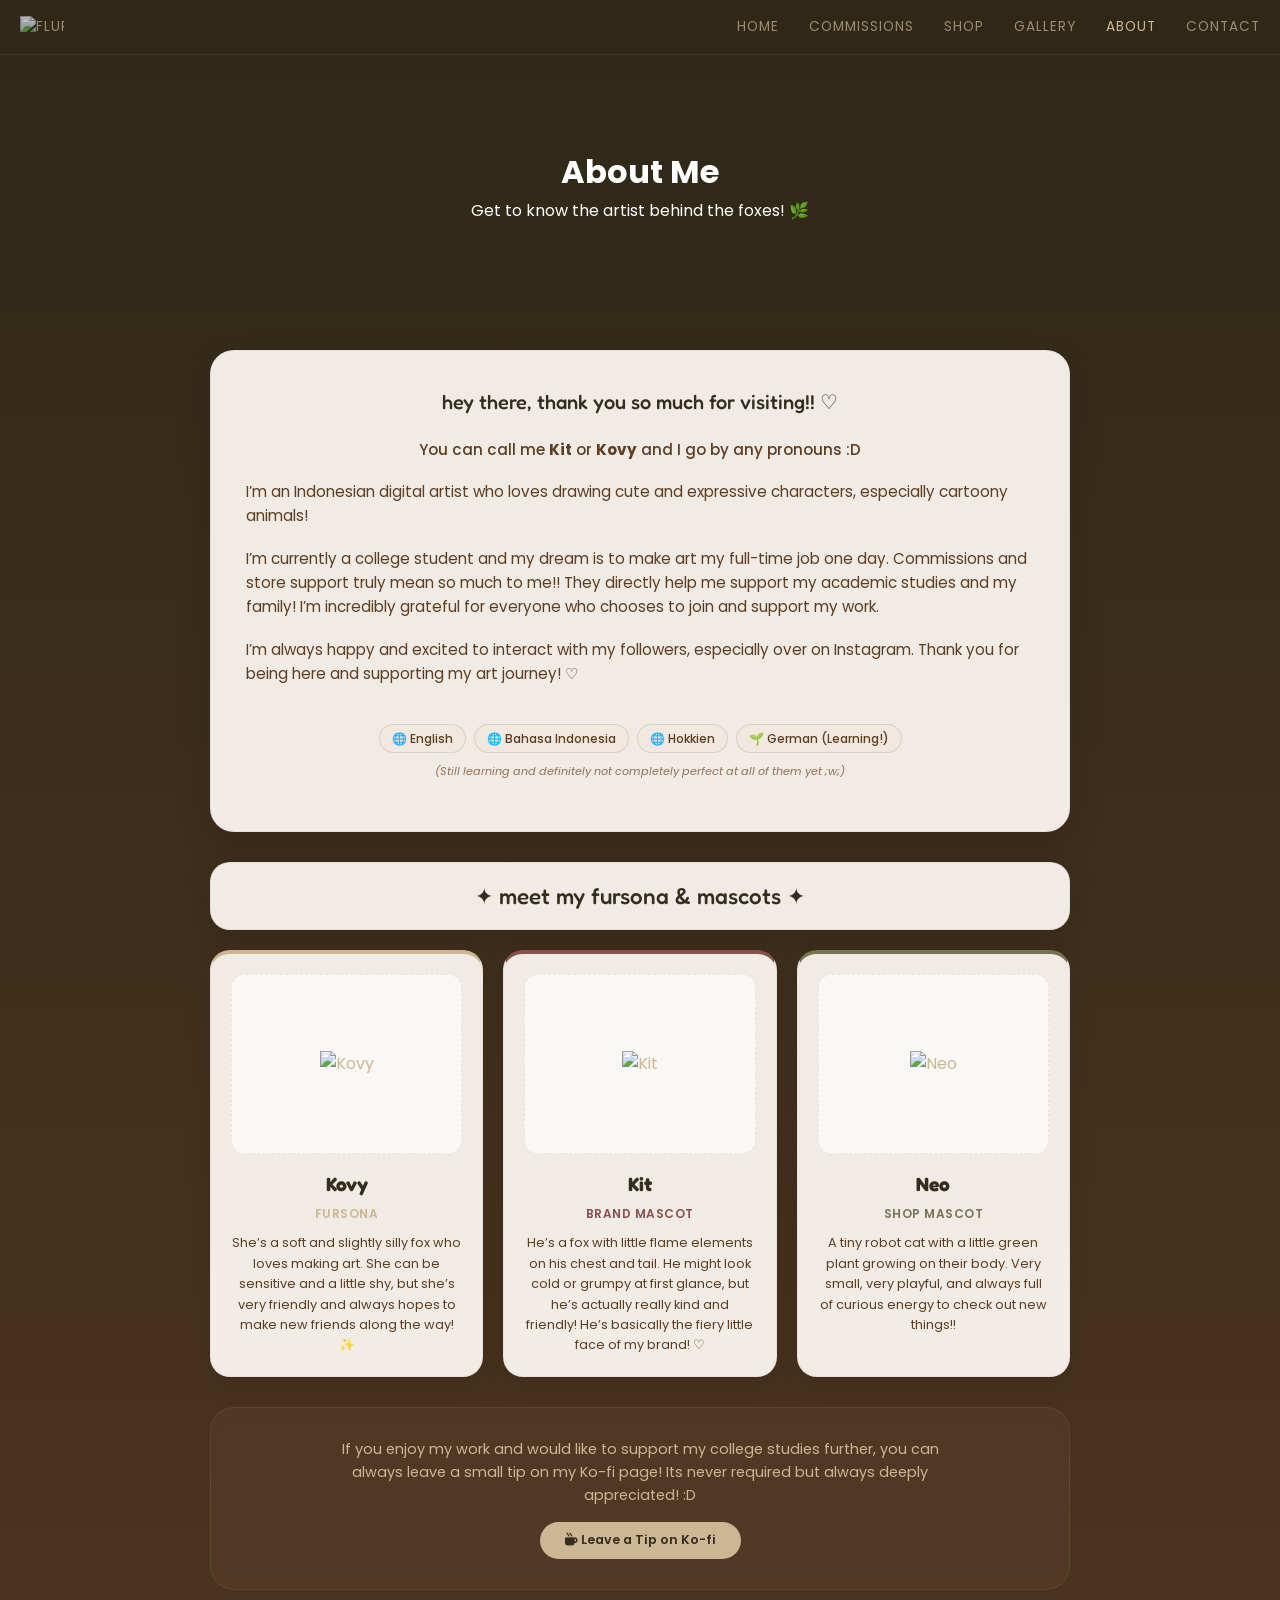
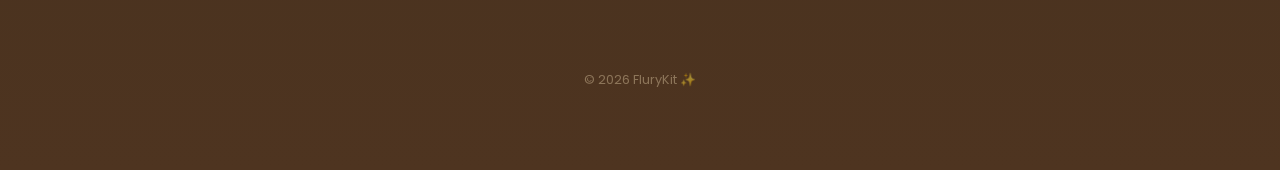
==== commit 67e8cfa4: "update pages" ====
--- a/about.html
+++ b/about.html
@@ -3,6 +3,7 @@
 <head>
   <meta charset="UTF-8">
   <title>About | FluryKit</title>
+  <link rel="stylesheet" href="https://cdnjs.cloudflare.com/ajax/libs/font-awesome/6.5.0/css/all.min.css">
   <link rel="icon" type="image/png" href="https://f2.toyhou.se/file/f2-toyhou-se/images/113371445_Zc1kRRW0VYxsOpJ.png">
   <meta name="viewport" content="width=device-width, initial-scale=1.0">
 
@@ -81,8 +82,7 @@
       <!-- KOVY -->
       <div class="mascot-card mascot-card--kovy">
         <div class="mascot-img-holder">
-          <!-- Replace this with your character image url later! -->
-          <img src="https://via.placeholder.com/200?text=Kovy+Artwork" alt="Kovy">
+          <img src="https://f2.toyhou.se/file/f2-toyhou-se/thumbnails/114999273_hy8_29753774.jpg?1772365298" alt="Kovy">
         </div>
         <h3>Kovy</h3>
         <div class="mascot-role mascot-role--cream">Fursona</div>
@@ -92,8 +92,7 @@
       <!-- KIT -->
       <div class="mascot-card mascot-card--kit">
         <div class="mascot-img-holder">
-          <!-- Replace this with your character image url later! -->
-          <img src="https://via.placeholder.com/200?text=Kit+Artwork" alt="Kit">
+          <img src="https://f2.toyhou.se/file/f2-toyhou-se/thumbnails/103333107_Z87.png" alt="Kit">
         </div>
         <h3>Kit</h3>
         <div class="mascot-role mascot-role--rose">Brand Mascot</div>
@@ -103,8 +102,7 @@
       <!-- NEO -->
       <div class="mascot-card mascot-card--neo">
         <div class="mascot-img-holder">
-          <!-- Replace this with your character image url later! -->
-          <img src="https://via.placeholder.com/200?text=Neo+Artwork" alt="Neo">
+          <img src="https://f2.toyhou.se/file/f2-toyhou-se/thumbnails/104741118_1qR.gif" alt="Neo">
         </div>
         <h3>Neo</h3>
         <div class="mascot-role mascot-role--olive">Shop Mascot</div>
@@ -116,8 +114,8 @@
 
   <!-- TIP SUPPORT FOOTER CALLOUT -->
   <div class="support-zone">
-    <p>If you enjoy my work and would like to support my college studies further, you can always leave a small tip on my Ko-fi page! It's never required but always deeply appreciated! 🥰</p>
-    <a href="https://ko-fi.com" target="_blank" class="button btn-main">Leave a Tip on Ko-fi ☕</a>
+    <p>If you enjoy my work and would like to support my college studies further, you can always leave a small tip on my Ko-fi page! Its never required but always deeply appreciated! :D</p>
+    <a href="https://ko-fi.com/flurykit" target="_blank" class="button btn-main"><i class="fa-solid fa-mug-hot"></i> Leave a Tip on Ko-fi</a>
   </div>
 
 </div>
--- a/style.css
+++ b/style.css
@@ -17,6 +17,10 @@
   color: var(--accent-cream);
   line-height: 1.6;
   padding-bottom: 80px;
+}
+
+.highlight {
+  color: #6f6a3f;
 }
 
 /* --- 2. NAVIGATION --- */
@@ -220,10 +224,48 @@
 /* --- 5. GRID & COMPONENTS --- */
 .rules-grid { display: grid; grid-template-columns: repeat(3, 1fr); gap: 15px; margin-bottom: 25px; }
 .rule-box { background: rgba(48, 41, 24, 0.03); padding: 15px; border-radius: 16px; text-align: center; border: 1px solid rgba(94,61,32,0.04); }
-.payment-grid { display: grid; grid-template-columns: repeat(4, minmax(120px, 1fr)); gap: 15px; margin-top: 10px; }
-.payment-card { background: rgba(248, 244, 238, 0.92); color: var(--text-brown); border-radius: 18px; border: 1px solid rgba(94,61,32,0.08); padding: 16px; text-align: center; box-shadow: 0 8px 20px rgba(0,0,0,0.05); }
-.payment-card h4 { margin-bottom: 8px; font-family: 'Fredoka', cursive; color: var(--accent-olive); font-size: 0.95rem; }
-.payment-card p { font-size: 0.8rem; color: var(--text-soft); line-height: 1.4; }
+
+.payment-grid { 
+  display: grid; 
+  grid-template-columns: repeat(4, 1fr); /* Makes all 4 cards equal size */
+  gap: 15px; 
+  margin-top: 10px; 
+}
+
+.payment-card { 
+  background: rgba(248, 244, 238, 0.92); 
+  border-radius: 18px; 
+  border: 1px solid rgba(94,61,32,0.08); 
+  padding: 15px; 
+  text-align: center; 
+  box-shadow: 0 8px 20px rgba(0,0,0,0.05);
+  display: flex; /* Centers the image */
+  flex-direction: column;
+  align-items: center;
+  justify-content: center;
+  min-height: 100px;
+}
+
+.payment-card img { 
+  width: 100%;
+  max-width: 60px;
+  height: auto;
+  object-fit: contain; 
+}
+
+.payment-group-label {
+  font-size: 0.75rem;
+  font-weight: bold;
+  color: var(--accent-olive);
+  text-transform: uppercase;
+  margin: 20px 0 10px;
+  border-bottom: 1px solid rgba(94,61,32,0.1);
+  padding-bottom: 5px;
+}
+
+.payment-card h4 { margin-top: 10px; margin-bottom: 4px; font-family: 'Fredoka', cursive; color: var(--accent-olive); font-size: 0.9rem; }
+.payment-card p { font-size: 0.75rem; color: var(--text-soft); }
+
 .rule-box h3 { font-size: 0.85rem; text-transform: uppercase; color: var(--accent-olive); margin-bottom: 6px; }
 .rule-box p { font-size: 0.8rem; color: var(--text-soft); }
 
@@ -256,7 +298,7 @@
 
 .timeline { margin-top: 15px; border-left: 2px dashed var(--accent-cream); padding-left: 15px; margin-left: 5px; }
 .timeline-item { position: relative; margin-bottom: 15px; }
-.timeline-item::before { content: '🌱'; position: absolute; left: -25px; top: -2px; background: var(--card-bg); font-size: 0.75rem; }
+.timeline-item::before { content: "✦"; position: absolute; left: -22px; top: 0px; font-size: 0.8rem; color: var(--accent-cream); background: var(--card-bg); padding: 0 2px; }
 .timeline-date { font-weight: 600; font-size: 0.8rem; color: var(--accent-olive); text-transform: uppercase; }
 .timeline-text { font-size: 0.85rem; color: var(--text-brown); }
 
@@ -360,7 +402,7 @@
 }
 
 body.contact-page .notice-list {
-  list-style-type: '🌱 ';
+  list-style-type: '✦ ';
   padding-left: 20px;
   font-size: 0.9rem;
   margin-top: 10px;
@@ -979,9 +1021,41 @@
 .image-slider { width: 100%; height: 100%; }
 .image-slider img { width: 100%; height: 100%; object-fit: contain; display: none; padding: 15px; background: var(--card-bg); border-radius: 18px; }
 .image-slider img.active { display: block; }
+.slider-area video{
+  width:100%;
+  height:100%;
+  object-fit:contain;
+  background:#FAF8F5;
+  display:block;
+}
+.slider-area video{
+  width:100%;
+  aspect-ratio:1/1;
+  object-fit:contain;
+  background:#FAF8F5;
+  display:block;
+  padding:15px;
+}
 .price-tag { background: var(--accent-olive); color: white; padding: 3px 12px; border-radius: 999px; font-size: 0.8rem; }
 .specs-list { background: rgba(48, 41, 24, 0.03); padding: 12px 15px; border-radius: 12px; margin-bottom: 20px; border-left: 3px solid var(--accent-cream); font-size: 0.8rem; }
 .form-template-box { background: rgba(48, 41, 24, 0.03); padding: 15px; border-radius: 12px; border: 1px solid rgba(94,61,32,0.08); font-family: monospace; font-size: 0.8rem; color: var(--text-soft); }
+.img-caption {
+  display: none; 
+  position: absolute;
+  top: 10px;
+  left: 0;
+  width: 100%;
+  text-align: center;
+  background: rgba(77, 93, 84, 0.7);
+  color: white;
+  font-size: 0.7rem;
+  padding: 4px;
+  backdrop-filter: blur(2px);
+  z-index: 10;
+}
+img.active + .img-caption {
+  display: block;
+}
 
 /* --- COMMISSIONS PAGE OVERRIDES --- */
 body.commissions-page .banner {
@@ -1247,6 +1321,7 @@
   display: flex;
   justify-content: space-between;
   align-items: center;
+  flex-wrap: wrap;
   margin-bottom: 10px;
 }
 
@@ -1287,6 +1362,12 @@
 body.commissions-page .btn-group {
   display: flex;
   gap: 10px;
+  flex-wrap: wrap;
+}
+
+body.commissions-page .btn-group .button {
+  flex: 1;
+  min-width: 100px;
 }
 
 body.commissions-page .button {
@@ -1387,6 +1468,13 @@
   font-weight: bold;
 }
 
+.tos-img {
+  width: 250px;
+  height: auto;
+  display: block;
+  margin: 0 auto 12px auto;
+}
+
 body.commissions-page .tos-section {
   margin-bottom: 22px;
 }
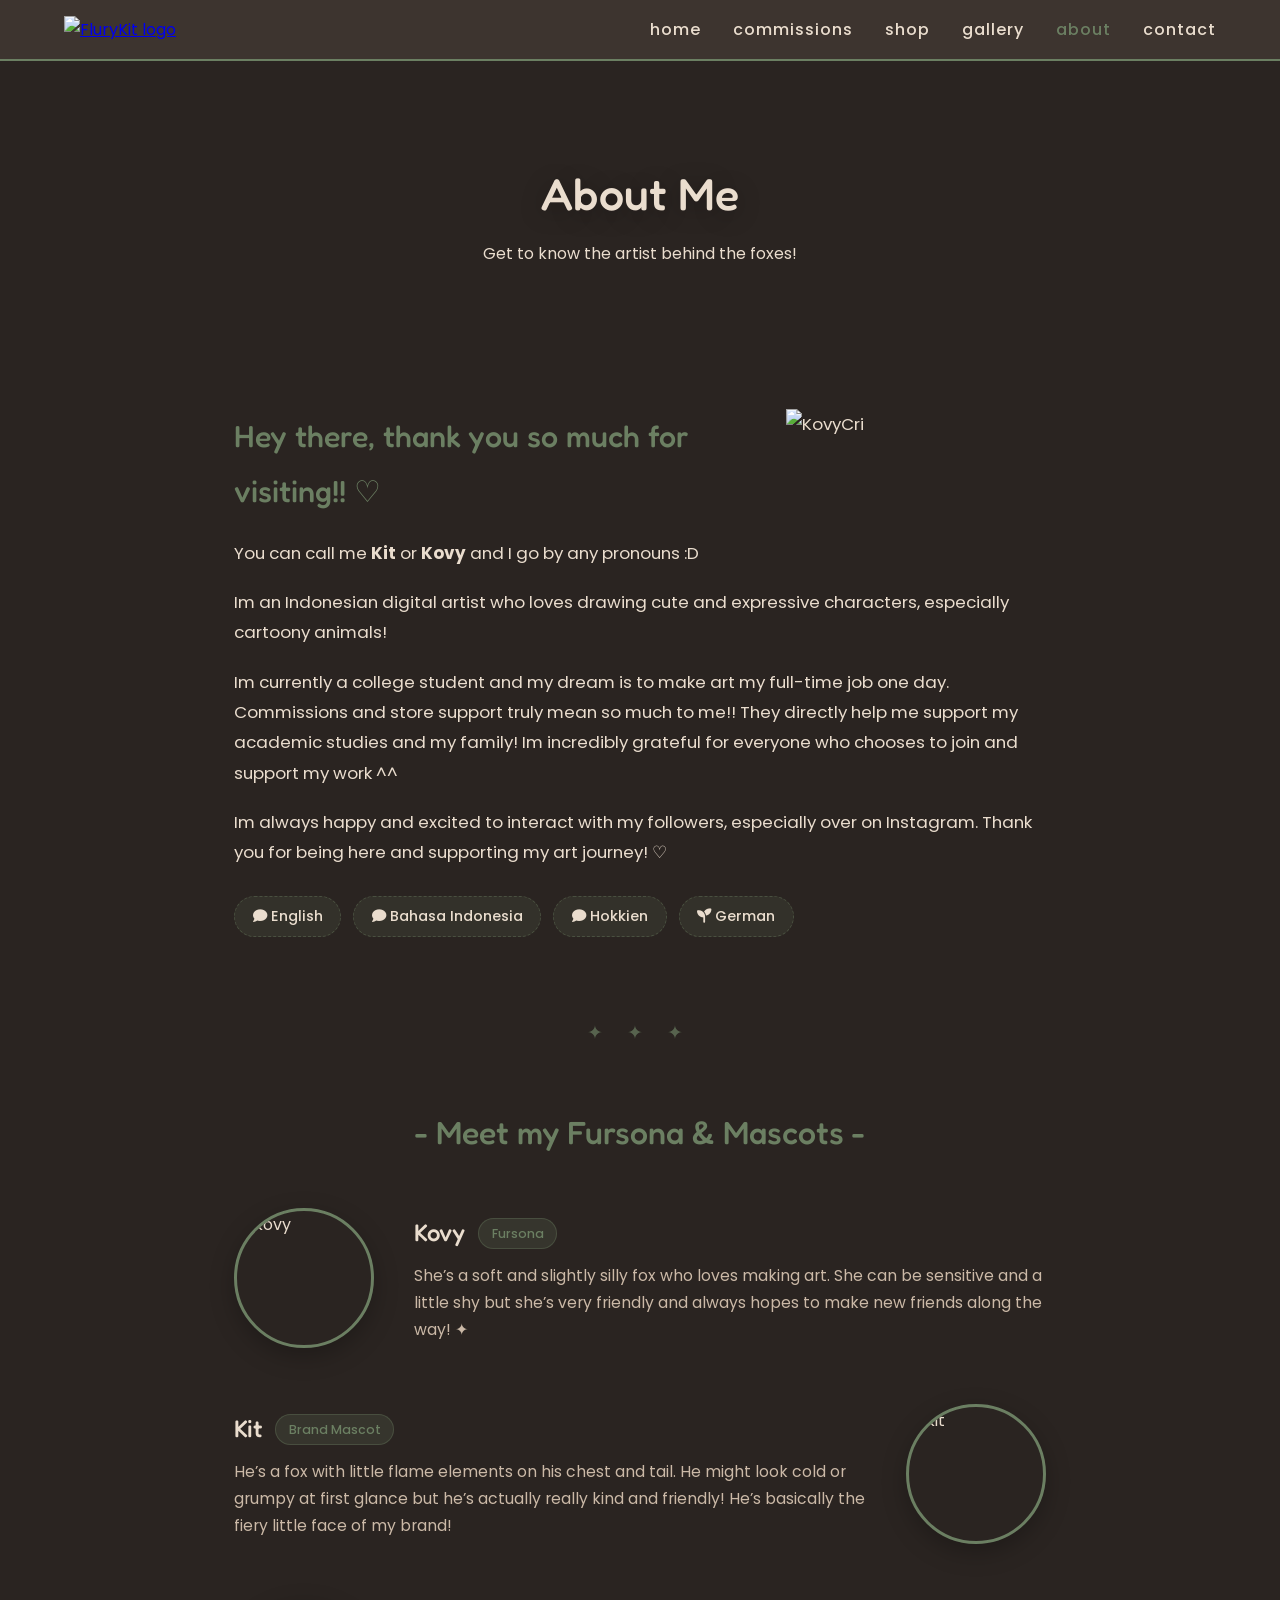
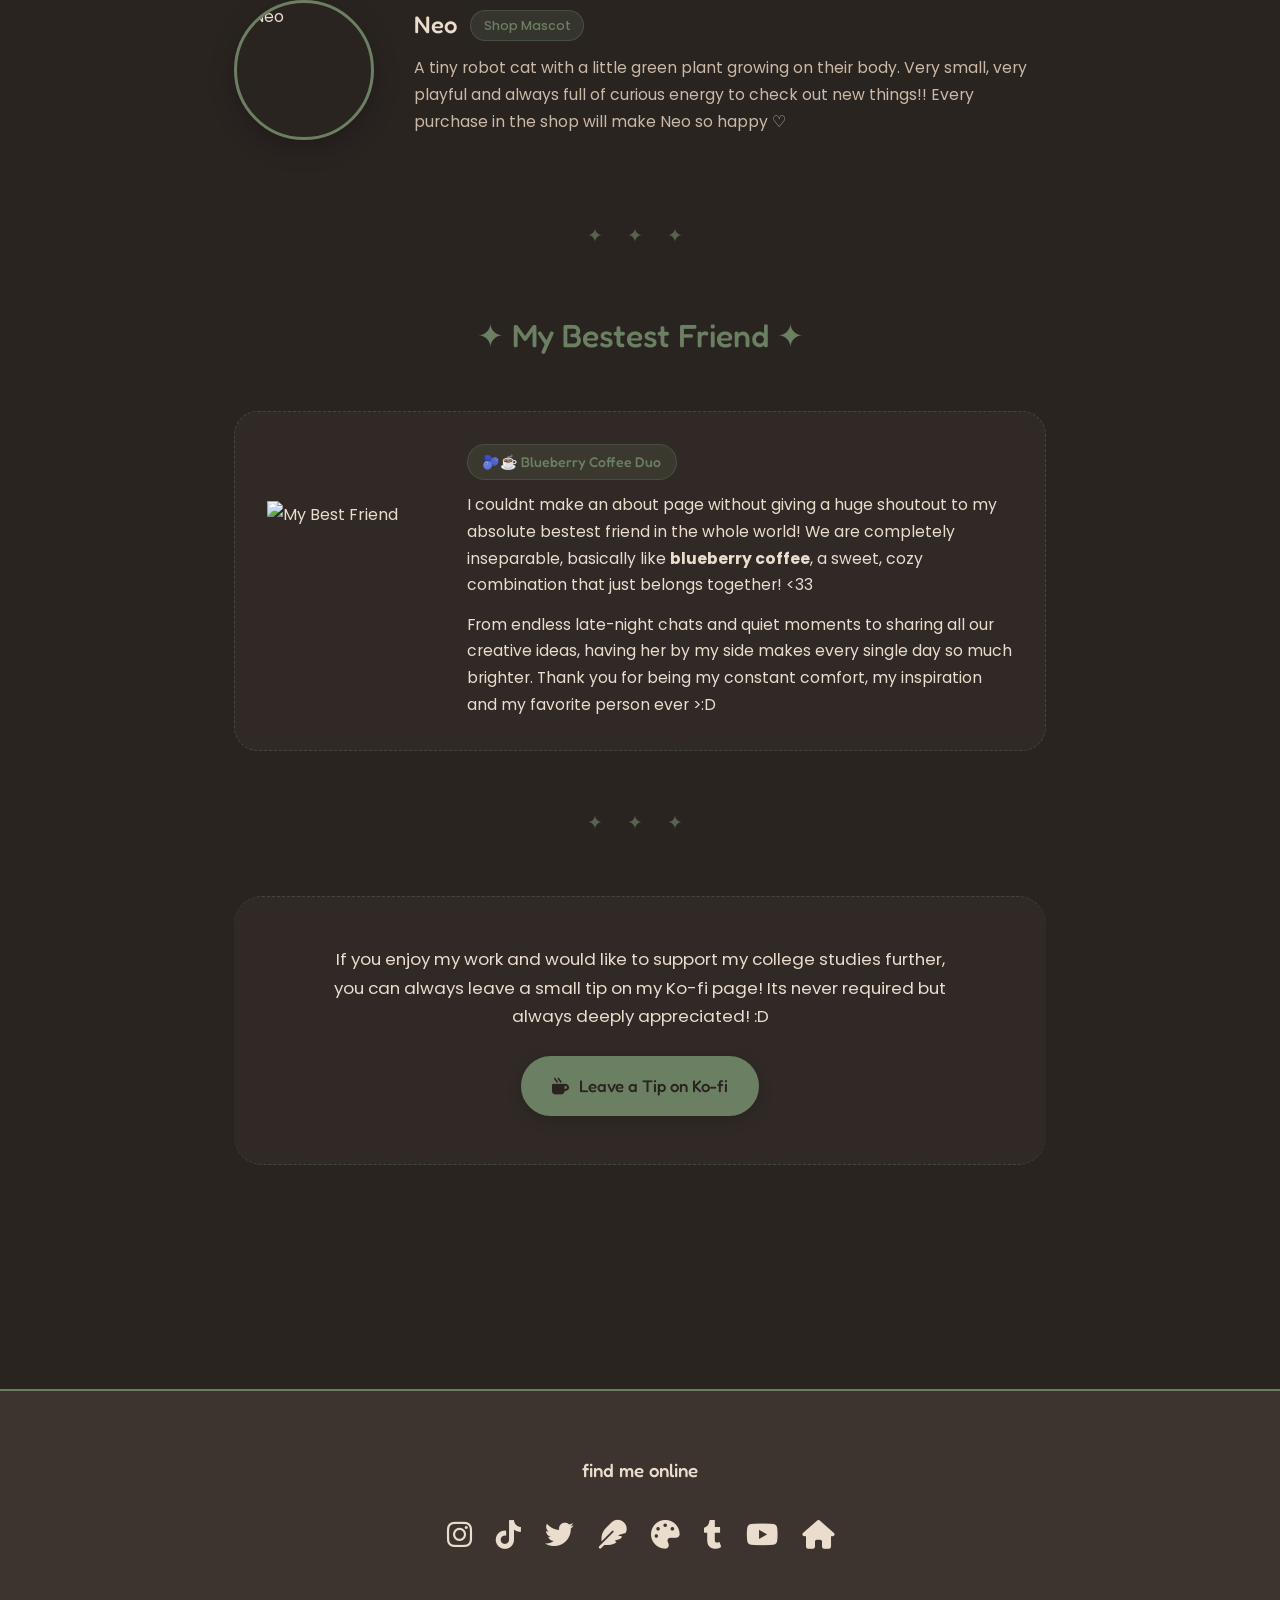
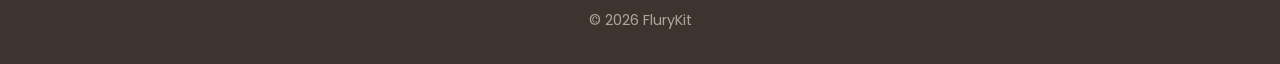
==== commit ec9d7456: "yes" ====
--- a/about.html
+++ b/about.html
@@ -1,132 +1,477 @@
-<!DOCTYPE html>
-<html lang="en">
-<head>
-  <meta charset="UTF-8">
-  <title>About | FluryKit</title>
-  <link rel="stylesheet" href="https://cdnjs.cloudflare.com/ajax/libs/font-awesome/6.5.0/css/all.min.css">
-  <link rel="icon" type="image/png" href="https://f2.toyhou.se/file/f2-toyhou-se/images/113371445_Zc1kRRW0VYxsOpJ.png">
-  <meta name="viewport" content="width=device-width, initial-scale=1.0">
-
-  <!-- FONTS -->
-  <link href="https://fonts.googleapis.com/css2?family=Fredoka:wght@400;500&family=Poppins:wght@300;400;500;600&display=swap" rel="stylesheet">
-  <link rel="stylesheet" href="style.css">
-</head>
-
-<body class="about-page">
-
-<nav>
-  <a href="index.html" class="nav-logo" aria-label="FluryKit Home">
-    <img src="https://file.garden/Zi882vZK7yH8-ClP/LogoWhite.png" alt="FluryKit logo">
-  </a>
-  <input type="checkbox" id="nav-toggle" class="nav-checkbox" aria-label="Toggle navigation">
-  <label for="nav-toggle" class="nav-toggle" aria-controls="nav-links">
-    <span></span>
-    <span></span>
-    <span></span>
-  </label>
-  <div class="nav-links" id="nav-links">
-    <a href="index.html">Home</a>
-    <a href="commissions.html">Commissions</a>
-    <a href="shop.html">Shop</a>
-    <a href="gallery.html">Gallery</a>
-    <a href="about.html" class="active">About</a>
-    <a href="contact.html">Contact</a>
-  </div>
-</nav>
-
-<header class="banner">
-  <h1>About Me</h1>
-  <p>Get to know the artist behind the foxes! 🌿</p>
-</header>
-
-<div class="container">
-
-  <!-- PRIMARY BIO CARD -->
-  <div class="card">
-    <h2 class="profile-intro">Hey there, thank you so much for visiting!! ♡</h2>
-    
-    <p class="bio-text bio-highlight">
-      You can call me <b>Kit</b> or <b>Kovy</b> and I go by any pronouns :D
-    </p>
-    
-    <p class="bio-text">
-      I’m an Indonesian digital artist who loves drawing cute and expressive characters, especially cartoony animals! 
-    </p>
-
-    <p class="bio-text">
-      I’m currently a college student and my dream is to make art my full-time job one day. Commissions and store support truly mean so much to me!! They directly help me support my academic studies and my family! I’m incredibly grateful for everyone who chooses to join and support my work.
-    </p>
-
-    <p class="bio-text">
-      I’m always happy and excited to interact with my followers, especially over on Instagram. Thank you for being here and supporting my art journey! ♡
-    </p>
-
-    <!-- LANGUAGE SKILLS PILLS -->
-    <div class="languages-tag-box">
-      <span class="lang-pill">🌐 English</span>
-      <span class="lang-pill">🌐 Bahasa Indonesia</span>
-      <span class="lang-pill">🌐 Hokkien</span>
-      <span class="lang-pill">🌱 German (Learning!)</span>
-    </div>
-    <p class="bio-note">(Still learning and definitely not completely perfect at all of them yet ;w;)</p>
-  </div>
-
-  <!-- MEET THE MASCOTS SECTION -->
-  <div>
-    <div class="card card--compact">
-      <h2 class="section-title section-title--tight">✦ Meet my Fursona & Mascots ✦</h2>
-    </div>
-
-    <div class="mascot-grid">
-      
-      <!-- KOVY -->
-      <div class="mascot-card mascot-card--kovy">
-        <div class="mascot-img-holder">
-          <img src="https://f2.toyhou.se/file/f2-toyhou-se/thumbnails/114999273_hy8_29753774.jpg?1772365298" alt="Kovy">
-        </div>
-        <h3>Kovy</h3>
-        <div class="mascot-role mascot-role--cream">Fursona</div>
-        <p>She’s a soft and slightly silly fox who loves making art. She can be sensitive and a little shy, but she’s very friendly and always hopes to make new friends along the way! ✨</p>
-      </div>
-
-      <!-- KIT -->
-      <div class="mascot-card mascot-card--kit">
-        <div class="mascot-img-holder">
-          <img src="https://f2.toyhou.se/file/f2-toyhou-se/thumbnails/103333107_Z87.png" alt="Kit">
-        </div>
-        <h3>Kit</h3>
-        <div class="mascot-role mascot-role--rose">Brand Mascot</div>
-        <p>He’s a fox with little flame elements on his chest and tail. He might look cold or grumpy at first glance, but he’s actually really kind and friendly! He’s basically the fiery little face of my brand! ♡</p>
-      </div>
-
-      <!-- NEO -->
-      <div class="mascot-card mascot-card--neo">
-        <div class="mascot-img-holder">
-          <img src="https://f2.toyhou.se/file/f2-toyhou-se/thumbnails/104741118_1qR.gif" alt="Neo">
-        </div>
-        <h3>Neo</h3>
-        <div class="mascot-role mascot-role--olive">Shop Mascot</div>
-        <p>A tiny robot cat with a little green plant growing on their body. Very small, very playful, and always full of curious energy to check out new things!!</p>
-      </div>
-
-    </div>
-  </div>
-
-  <!-- TIP SUPPORT FOOTER CALLOUT -->
-  <div class="support-zone">
-    <p>If you enjoy my work and would like to support my college studies further, you can always leave a small tip on my Ko-fi page! Its never required but always deeply appreciated! :D</p>
-    <a href="https://ko-fi.com/flurykit" target="_blank" class="button btn-main"><i class="fa-solid fa-mug-hot"></i> Leave a Tip on Ko-fi</a>
-  </div>
-
-</div>
-
-<footer>
-  © <span id="year"></span> FluryKit ✨
-</footer>
-
-<script>
-  document.getElementById("year").textContent = new Date().getFullYear();
-</script>
-
-</body>
+<!DOCTYPE html>
+<html lang="en">
+<head>
+  <meta charset="UTF-8">
+  <title>About | FluryKit</title>
+  
+  <link rel="stylesheet" href="https://cdnjs.cloudflare.com/ajax/libs/font-awesome/6.4.0/css/all.min.css">
+  <link rel="icon" type="image/png" href="https://f2.toyhou.se/file/f2-toyhou-se/images/113371445_Zc1kRRW0VYxsOpJ.png">
+  <meta name="viewport" content="width=device-width, initial-scale=1.0">
+
+  <!-- FONTS -->
+  <link href="https://fonts.googleapis.com/css2?family=Fredoka:wght@400;500;600&family=Poppins:wght@300;400;500;600&display=swap" rel="stylesheet">
+  <link rel="stylesheet" href="style.css">
+
+  <style>
+    /* COZY, FLOWING STORYBOOK LAYOUT */
+    .about-page-container {
+      max-width: 860px;
+      margin: 0 auto;
+      padding: 3rem 1.5rem 5rem;
+    }
+
+    /* DECORATIVE SEPARATOR */
+    .cozy-divider {
+      text-align: center;
+      margin: 3.5rem 0;
+      color: var(--accent-sage);
+      font-size: 1.2rem;
+      letter-spacing: 0.6rem;
+      opacity: 0.7;
+    }
+
+    /* BIO SECTION */
+    .bio-section {
+      line-height: 1.8;
+      font-size: 1.05rem;
+    }
+
+    .bio-section h2 {
+      font-family: 'Fredoka', sans-serif;
+      color: var(--accent-sage);
+      font-size: 1.9rem;
+      margin-bottom: 1.2rem;
+    }
+
+    .bio-section p {
+      color: var(--text-cream);
+      margin-bottom: 1.2rem;
+    }
+
+    /* LANGUAGE TAGS */
+    .lang-chips {
+      display: flex;
+      flex-wrap: wrap;
+      gap: 0.75rem;
+      margin-top: 1.8rem;
+    }
+
+    .lang-chip {
+      background: rgba(107, 127, 98, 0.15);
+      border: 1px dashed rgba(107, 127, 98, 0.4);
+      color: var(--text-cream);
+      padding: 0.4rem 1.1rem;
+      border-radius: 50px;
+      font-size: 0.9rem;
+      font-weight: 500;
+    }
+
+    .bio-note {
+      font-size: 0.88rem;
+      color: var(--text-muted, #a0958e);
+      margin-top: 0.8rem;
+      font-style: italic;
+    }
+
+    /* MASCOT STORYBOOK SPOTLIGHT (NO BOXES) */
+    .mascot-section-title {
+      text-align: center;
+      font-family: 'Fredoka', sans-serif;
+      font-size: 2rem;
+      color: var(--accent-sage);
+      margin-bottom: 3rem;
+    }
+
+    .mascot-row {
+      display: flex;
+      align-items: center;
+      gap: 2.5rem;
+      margin-bottom: 3.5rem;
+    }
+
+    /* Alternates layout direction for every second row */
+    .mascot-row.reverse {
+      flex-direction: row-reverse;
+    }
+
+    .mascot-avatar {
+      flex-shrink: 0;
+      width: 140px;
+      height: 140px;
+      border-radius: 50%;
+      overflow: hidden;
+      border: 3px solid var(--accent-sage);
+      box-shadow: 0 8px 24px rgba(0, 0, 0, 0.25);
+      transition: transform 0.3s ease;
+    }
+
+    .mascot-avatar:hover {
+      transform: scale(1.05) rotate(2deg);
+    }
+
+    .mascot-avatar img {
+      width: 100%;
+      height: 100%;
+      object-fit: cover;
+    }
+
+    .mascot-details {
+      flex: 1;
+    }
+
+    .mascot-header {
+      display: flex;
+      align-items: center;
+      gap: 0.8rem;
+      margin-bottom: 0.6rem;
+    }
+
+    .mascot-name {
+      font-family: 'Fredoka', sans-serif;
+      font-size: 1.5rem;
+      color: var(--text-cream);
+      margin: 0;
+    }
+
+    .mascot-badge {
+      font-size: 0.78rem;
+      padding: 0.25rem 0.8rem;
+      border-radius: 50px;
+      background: rgba(107, 127, 98, 0.2);
+      border: 1px solid rgba(107, 127, 98, 0.35);
+      color: var(--accent-sage);
+      font-weight: 500;
+    }
+
+    .mascot-details p {
+      color: var(--text-soft, #ded4cc);
+      line-height: 1.7;
+      font-size: 0.98rem;
+      margin: 0;
+    }
+
+    /* COZY SUPPORT CALLOUT */
+    .cozy-support-zone {
+      text-align: center;
+      padding: 3rem 2rem;
+      background: rgba(61, 52, 47, 0.35);
+      border-top: 1px dashed rgba(107, 127, 98, 0.35);
+      border-bottom: 1px dashed rgba(107, 127, 98, 0.35);
+      border-radius: 28px;
+      margin-top: 2rem;
+    }
+
+    .cozy-support-zone p {
+      color: var(--text-cream);
+      max-width: 620px;
+      margin: 0 auto 1.6rem auto;
+      line-height: 1.7;
+      font-size: 1.05rem;
+    }
+
+    .btn-kofi {
+      display: inline-flex;
+      align-items: center;
+      gap: 0.6rem;
+      padding: 0.85rem 1.8rem;
+      background-color: var(--accent-sage);
+      color: var(--bg-espresso, #2a2421);
+      font-family: 'Fredoka', sans-serif;
+      font-size: 1.05rem;
+      font-weight: 500;
+      border-radius: 50px;
+      text-decoration: none;
+      transition: all 0.3s ease;
+      box-shadow: 0 4px 15px rgba(0, 0, 0, 0.15);
+    }
+
+    .btn-kofi:hover {
+      background-color: var(--accent-sage-hover, #8da982);
+      transform: translateY(-2px);
+      box-shadow: 0 6px 20px rgba(0, 0, 0, 0.25);
+    }
+
+    /* MOBILE RESPONSIVE FIT */
+    @media (max-width: 680px) {
+      .mascot-row, 
+      .mascot-row.reverse {
+        flex-direction: column;
+        text-align: center;
+        gap: 1.2rem;
+      }
+
+      .mascot-header {
+        justify-content: center;
+      }
+    }
+
+    /* FLOATED IMAGE WITH NATURAL TEXT WRAPPING */
+    .bio-section {
+    overflow: hidden; /* Clears floats so layout elements below don't overlap */
+    }
+
+    .bio-image-floated {
+    float: right;
+    width: 260px;
+    margin-left: 2rem;      /* Space between image and text on the left */
+    margin-bottom: 1rem;    /* Space between image and text that wraps underneath */
+    }
+
+    .bio-image-floated img {
+    width: 100%;
+    height: auto;
+    border: none !important;
+    box-shadow: none !important;
+    display: block;
+    }
+
+    /* Stack neatly on phone screens */
+    @media (max-width: 680px) {
+    .bio-image-floated {
+        float: none;
+        width: 100%;
+        max-width: 200px;
+        margin: 0 auto 1.5rem auto;
+    }
+    }
+
+    /* BEST FRIEND SECTION */
+    .bestie-section {
+    margin: 3.5rem 0;
+    }
+
+    .bestie-row {
+    display: flex;
+    align-items: center;
+    gap: 2.5rem;
+    background: rgba(61, 52, 47, 0.35);
+    border: 1px dashed rgba(107, 127, 98, 0.35);
+    padding: 2rem;
+    border-radius: 24px;
+    }
+
+    .bestie-avatar {
+    flex-shrink: 0;
+    width: 160px;
+    height: 160px;
+    overflow: hidden;
+    transition: transform 0.3s ease;
+    }
+
+    .bestie-avatar:hover {
+    transform: scale(1.03) rotate(-2deg);
+    }
+
+    .bestie-avatar img {
+    width: 100%;
+    height: 100%;
+    object-fit: cover;
+    }
+
+    .bestie-details {
+    flex: 1;
+    }
+
+    .bestie-tag {
+    display: inline-block;
+    font-family: 'Fredoka', sans-serif;
+    font-size: 0.88rem;
+    color: var(--accent-sage);
+    background: rgba(107, 127, 98, 0.18);
+    border: 1px solid rgba(107, 127, 98, 0.3);
+    padding: 0.3rem 0.9rem;
+    border-radius: 50px;
+    margin-bottom: 0.8rem;
+    font-weight: 500;
+    }
+
+    .bestie-details p {
+    color: var(--text-cream);
+    line-height: 1.7;
+    font-size: 0.98rem;
+    margin-bottom: 0.8rem;
+    }
+
+    .bestie-details p:last-child {
+    margin-bottom: 0;
+    }
+
+    /* Mobile adjustments */
+    @media (max-width: 680px) {
+    .bestie-row {
+        flex-direction: column;
+        text-align: center;
+        padding: 1.5rem;
+        gap: 1.5rem;
+    }
+    }
+  </style>
+</head>
+
+<body>
+
+<!-- NAVIGATION -->
+<nav>
+  <a href="index.html" class="nav-logo" aria-label="FluryKit Home">
+    <img src="https://file.garden/Zi882vZK7yH8-ClP/LogoWhite.png" alt="FluryKit logo">
+  </a>
+  <input type="checkbox" id="nav-toggle" class="nav-checkbox" aria-label="Toggle navigation">
+  <label for="nav-toggle" class="nav-toggle" aria-controls="nav-links"></label>
+  <div class="nav-links" id="nav-links">
+    <a href="index.html">home</a>
+    <a href="commissions.html">commissions</a>
+    <a href="shop.html">shop</a>
+    <a href="gallery.html">gallery</a>
+    <a href="about.html" class="active">about</a>
+    <a href="contact.html">contact</a>
+  </div>
+</nav>
+
+<!-- HERO HEADER -->
+<header class="banner">
+  <h1>About Me</h1>
+  <p>Get to know the artist behind the foxes!</p>
+</header>
+
+<main class="about-page-container">
+
+  <!-- BIO SECTION (FLOWING TEXT) -->
+  <section class="bio-section">
+
+    <div class="bio-image-floated">
+      <img src="https://f2.toyhou.se/file/f2-toyhou-se/images/119066560_nNfMtPPkGyeBnPl.png" alt="KovyCri">
+    </div>
+    <h2>Hey there, thank you so much for visiting!! ♡</h2>
+        
+    <p>You can call me <strong>Kit</strong> or <strong>Kovy</strong> and I go by any pronouns :D</p>
+        
+    <p>Im an Indonesian digital artist who loves drawing cute and expressive characters, especially cartoony animals!</p>
+
+    <p>Im currently a college student and my dream is to make art my full-time job one day. 
+            Commissions and store support truly mean so much to me!! 
+            They directly help me support my academic studies and my family! 
+            Im incredibly grateful for everyone who chooses to join and support my work ^^</p>
+
+    <p>Im always happy and excited to interact with my followers, especially over on Instagram. 
+            Thank you for being here and supporting my art journey! ♡</p>
+
+    <!-- LANGUAGE TAGS -->
+    <div class="lang-chips">
+    <span class="lang-chip"><i class="fa-solid fa-comment"></i> English</span>
+    <span class="lang-chip"><i class="fa-solid fa-comment"></i> Bahasa Indonesia</span>
+    <span class="lang-chip"><i class="fa-solid fa-comment"></i> Hokkien</span>
+    <span class="lang-chip"><i class="fa-solid fa-seedling"></i> German</span>
+    </div>
+
+  </section>
+
+  <div class="cozy-divider">✦ ✦ ✦</div>
+
+  <!-- MASCOTS SECTION (ALTERNATING MEDIA ROWS) -->
+  <section>
+    <h2 class="mascot-section-title">- Meet my Fursona & Mascots -</h2>
+
+    <!-- KOVY -->
+    <div class="mascot-row">
+      <div class="mascot-avatar">
+        <img src="https://f2.toyhou.se/file/f2-toyhou-se/thumbnails/114999273_hy8_29753774.jpg?1772365298" alt="Kovy">
+      </div>
+      <div class="mascot-details">
+        <div class="mascot-header">
+          <h3 class="mascot-name">Kovy</h3>
+          <span class="mascot-badge">Fursona</span>
+        </div>
+        <p>She’s a soft and slightly silly fox who loves making art. She can be sensitive and a little shy but she’s very friendly and always hopes to make new friends along the way! ✦</p>
+      </div>
+    </div>
+
+    <!-- KIT -->
+    <div class="mascot-row reverse">
+      <div class="mascot-avatar">
+        <img src="https://f2.toyhou.se/file/f2-toyhou-se/thumbnails/103333107_Z87.png" alt="Kit">
+      </div>
+      <div class="mascot-details">
+        <div class="mascot-header">
+          <h3 class="mascot-name">Kit</h3>
+          <span class="mascot-badge">Brand Mascot</span>
+        </div>
+        <p>He’s a fox with little flame elements on his chest and tail. He might look cold or grumpy at first glance but he’s actually really kind and friendly! He’s basically the fiery little face of my brand!</p>
+      </div>
+    </div>
+
+    <!-- NEO -->
+    <div class="mascot-row">
+      <div class="mascot-avatar">
+        <img src="https://f2.toyhou.se/file/f2-toyhou-se/thumbnails/104741118_1qR.gif" alt="Neo">
+      </div>
+      <div class="mascot-details">
+        <div class="mascot-header">
+          <h3 class="mascot-name">Neo</h3>
+          <span class="mascot-badge">Shop Mascot</span>
+        </div>
+        <p>A tiny robot cat with a little green plant growing on their body. Very small, 
+            very playful and always full of curious energy to check out new things!!
+            Every purchase in the shop will make Neo so happy ♡</p>
+      </div>
+    </div>
+  </section>
+
+  <div class="cozy-divider">✦ ✦ ✦</div>
+
+  <!-- BEST FRIEND SECTION -->
+  <section class="bestie-section">
+    <h2 class="mascot-section-title">✦ My Bestest Friend ✦</h2>
+    
+    <div class="bestie-row">
+      <div class="bestie-avatar">
+        <img src="https://f2.toyhou.se/file/f2-toyhou-se/images/122922413_sz1AvKczDDAVb5x.png?1783236705" alt="My Best Friend">
+      </div>
+      
+      <div class="bestie-details">
+        <span class="bestie-tag">🫐☕ Blueberry Coffee Duo</span>
+        
+        <p>
+          I couldnt make an about page without giving a huge shoutout to my absolute bestest friend in the whole world! We are completely inseparable, basically like <strong>blueberry coffee</strong>, a sweet, cozy combination that just belongs together! <33
+        </p>
+        
+        <p>
+          From endless late-night chats and quiet moments to sharing all our creative ideas, having her by my side makes every single day so much brighter. Thank you for being my constant comfort, my inspiration and my favorite person ever >:D
+        </p>
+      </div>
+    </div>
+
+    <div class="cozy-divider">✦ ✦ ✦</div>
+  </section>
+
+  <!-- SUPPORT ZONE -->
+  <section class="cozy-support-zone">
+    <p>If you enjoy my work and would like to support my college studies further, you can always leave a small tip on my Ko-fi page! Its never required but always deeply appreciated! :D</p>
+    <a href="https://ko-fi.com/flurykit" target="_blank" class="btn-kofi">
+      <i class="fa-solid fa-mug-hot"></i> Leave a Tip on Ko-fi
+    </a>
+  </section>
+
+</main>
+
+<!-- FOOTER -->
+<footer class="socials-footer">
+  <h3>find me online</h3>
+  <div class="social-icons">
+    <a href="https://www.instagram.com/flurykits/" target="_blank" aria-label="Instagram"><i class="fa-brands fa-instagram"></i></a>
+    <a href="https://www.tiktok.com/@flurykit" target="_blank" aria-label="TikTok"><i class="fa-brands fa-tiktok"></i></a>
+    <a href="https://twitter.com/flurykit" target="_blank" aria-label="Twitter"><i class="fa-brands fa-twitter"></i></a>
+    <a href="https://bsky.app/profile/flurykit.bsky.social" target="_blank" aria-label="Bluesky"><i class="fa-solid fa-feather"></i></a>
+    <a href="https://cara.app/flurykit" target="_blank" aria-label="Cara"><i class="fa-solid fa-palette"></i></a>
+    <a href="https://flurykit.tumblr.com" target="_blank" aria-label="Tumblr"><i class="fa-brands fa-tumblr"></i></a>
+    <a href="https://youtube.com/@flurykit" target="_blank" aria-label="YouTube"><i class="fa-brands fa-youtube"></i></a>
+    <a href="https://toyhou.se/flurykit" target="_blank" aria-label="Toyhouse"><i class="fa-solid fa-house"></i></a>
+  </div>
+  <p class="copyright">© <span id="year"></span> FluryKit</p>
+</footer>
+
+<script>
+  document.getElementById("year").textContent = new Date().getFullYear();
+</script>
+
+</body>
 </html>
--- a/style.css
+++ b/style.css
@@ -1,1528 +1,1014 @@
-/* --- 1. THEME VARIABLES --- */
+/* --- 1. Theme Variables (Cozy Espresso & Sage) --- */
 :root {
-  --bg-dark: #302918;
-  --bg-warm: #4E3420;
-  --accent-cream: #CCB693;
-  --accent-olive: #787350;
-  --text-brown: #352E1F;
-  --text-soft: #5E3D20;
-  --card-bg: rgba(248, 244, 238, 0.96);
-}
-
-* { margin: 0; padding: 0; box-sizing: border-box; }
+    --bg-espresso: #2A2421;
+    --card-mocha: #3D342F;
+    --accent-sage: #6B7F62;
+    --accent-sage-hover: #829A78;
+    --text-cream: #EADDCE;
+    --text-muted: #AFA49C;
+    --accent-cream: #F3E8DA;
+    --text-soft: #CBB9A7;
+    --text-brown: #3B2F26;
+    --accent-olive: #6B7F62;
+}
+
+* {
+    margin: 0;
+    padding: 0;
+    box-sizing: border-box;
+}
 
 body {
-  font-family: 'Poppins', sans-serif;
-  background: linear-gradient(180deg, var(--bg-dark), var(--bg-warm)); 
-  color: var(--accent-cream);
-  line-height: 1.6;
-  padding-bottom: 80px;
-}
-
-.highlight {
-  color: #6f6a3f;
-}
-
-/* --- 2. NAVIGATION --- */
+    background-color: var(--bg-espresso);
+    color: var(--text-cream);
+    font-family: 'Poppins', sans-serif;
+    line-height: 1.7;
+}
+
+h1, h2, h3 {
+    font-family: 'Fredoka', sans-serif;
+    color: var(--accent-sage);
+    font-weight: 500;
+}
+
+/* --- 2. Navigation --- */
 nav {
-  position: sticky; top: 0; z-index: 1000;
-  display: flex; justify-content: space-between; align-items: center;
-  gap: 30px; padding: 16px 20px;
-  background: rgba(48, 41, 24, 0.85);
-  backdrop-filter: blur(12px);
-  border-bottom: 1px solid rgba(204,182,147,0.1);
-  flex-wrap: wrap;
-}
-
-.nav-logo {
-  display: flex;
-  align-items: center;
+    display: flex;
+    justify-content: space-between;
+    align-items: center;
+    padding: 1rem 5%;
+    background-color: var(--card-mocha);
+    border-bottom: 2px solid var(--accent-sage);
+    position: sticky;
+    top: 0;
+    z-index: 1000;
 }
 
 .nav-logo img {
-  display: block;
-  width: 44px;
-  height: auto;
-}
-
-.nav-toggle {
-  display: none;
-  border: none;
-  background: transparent;
-  color: var(--accent-cream);
-  cursor: pointer;
-  width: 44px;
-  height: 44px;
-  align-items: center;
-  justify-content: center;
-  padding: 0;
-  position: relative;
-}
-
-.nav-toggle span {
-  display: block;
-  width: 22px;
-  height: 2px;
-  border-radius: 999px;
-  background: var(--accent-cream);
-  transition: transform 0.25s ease, opacity 0.25s ease, background 0.15s ease;
-  transform-origin: center;
-}
-
-.nav-toggle span + span {
-  margin-top: 6px;
+    height: 40px;
 }
 
 .nav-links {
-  display: flex;
-  justify-content: center;
-  align-items: center;
-  gap: 30px;
-  flex-wrap: wrap;
-  width: auto;
-}
-
-nav a {
-  text-decoration: none; color: var(--accent-cream);
-  font-size: 0.85rem; letter-spacing: 1px; text-transform: uppercase;
-  opacity: 0.7; transition: 0.3s; white-space: nowrap;
-}
-nav a:hover, nav a.active { opacity: 1; }
-
-.nav-checkbox {
-  position: absolute;
-  opacity: 0;
-  pointer-events: none;
-}
-
-@media (max-width: 800px) {
-  nav {
+    display: flex;
+    gap: 2rem;
+}
+
+.nav-links a {
+    color: var(--text-cream);
+    text-decoration: none;
+    font-weight: 500;
+    text-transform: lowercase;
+    font-size: 1rem;
+    letter-spacing: 1px;
+    transition: color 0.3s;
+}
+
+.nav-links a:hover, .nav-links a.active {
+    color: var(--accent-sage);
+}
+
+.nav-toggle { display: none; font-size: 1.8rem; color: var(--accent-sage); cursor: pointer; }
+.nav-checkbox { display: none; }
+
+/* --- 3. Hero Section --- */
+.banner {
+    height: 300px;
+    background: linear-gradient(rgba(42, 36, 33, 0.3), rgba(42, 36, 33, 0.9)),
+                url("https://f2.toyhou.se/file/f2-toyhou-se/images/113552749_LfYjTz1hDfalYqJ.png");
+    background-size: cover;
+    background-position: center;
+}
+
+.logo-container {
+    text-align: center;
+    margin-top: -60px;
+    position: relative;
+    z-index: 10;
+}
+
+.logo-container img {
+    width: 200px;
+    max-width: 80%;
+    height: auto;
+    filter: drop-shadow(0 8px 16px rgba(0,0,0,0.3));
+}
+
+.status-bar {
+    background-color: var(--accent-sage);
+    color: var(--bg-espresso);
+    text-align: center;
+    padding: 0.8rem 2rem;
+    font-size: 0.95rem;
+    border-radius: 999px;
+    display: inline-block;
+    margin-bottom: 1rem;
+    font-weight: 500;
+}
+
+/* --- 4. Main Layout Containers --- */
+.container {
+    max-width: 1100px;
+    margin: 0 auto;
+    padding: 2rem 5%;
+    text-align: center;
+}
+
+section {
+    margin-bottom: 5rem;
+    text-align: left;
+}
+
+/* --- 5. Welcome Grid (Side-by-Side) --- */
+.welcome-grid {
+    display: grid;
+    grid-template-columns: 1fr 1fr;
+    gap: 4rem;
+    align-items: center;
+}
+
+.welcome-text h2 {
+    font-size: 2rem;
+    margin-bottom: 1rem;
+}
+
+.welcome-text p {
+    margin-bottom: 1.2rem;
+    color: var(--text-cream);
+}
+
+.welcome-image img {
+    width: 60%;
+    border-radius: 16px;
+    transform: rotate(2deg);
+}
+
+/* Feature Buttons */
+.action-buttons {
+    display: flex;
+    gap: 1rem;
+    margin-top: 2rem;
+}
+
+.btn {
+    flex: 1;
+    display: flex;
+    align-items: center;
+    justify-content: center;
+    gap: 0.5rem;
+    padding: 0.8rem 1.5rem;
+    background-color: var(--card-mocha);
+    color: var(--text-cream);
+    text-decoration: none;
+    border-radius: 12px;
+    font-family: 'Fredoka', sans-serif;
+    font-size: 1.1rem;
+    transition: 0.3s;
+    border: 1px solid transparent;
+}
+
+.btn img {
+    width: 24px;
+    height: 24px;
+    border-radius: 4px;
+}
+
+.btn:hover {
+    background-color: var(--accent-sage);
+    color: var(--bg-espresso);
+    transform: translateY(-3px);
+}
+
+.btn-kofi {
+    background-color: transparent;
+    border: 2px solid var(--accent-sage);
+    color: var(--accent-sage);
+}
+.btn-kofi:hover {
+    background-color: var(--accent-sage);
+    color: var(--bg-espresso);
+}
+
+/* --- 6. Timeline Layout --- */
+.timeline-section h2 {
+    text-align: center;
+    margin-bottom: 2rem;
+    font-size: 2rem;
+}
+
+.timeline {
+    max-width: 600px;
+    margin: 0 auto;
+    border-left: 2px dashed var(--accent-sage);
+    padding-left: 2rem;
+    display: flex;
+    flex-direction: column;
+    gap: 2rem;
+}
+
+.timeline-item {
+    position: relative;
+}
+
+.timeline-item::before {
+    content: '‎ ✦';
+    position: absolute;
+    left: -2.8rem;
+    top: -2px;
+    font-size: 1.2rem;
+    background-color: var(--bg-espresso);
+}
+
+.timeline-date {
+    color: var(--text-cream);
+    font-weight: 600;
+    font-size: 1.1rem;
+    font-family: 'Fredoka', sans-serif;
+}
+
+.timeline-text {
+    color: var(--text-muted);
+    font-size: 0.95rem;
+}
+
+/* --- 7. Art Showcase --- */
+.showcase-section h2 {
+    text-align: center;
+    margin-bottom: 2rem;
+    font-size: 2rem;
+}
+
+.art-gallery {
+    display: grid;
+    grid-template-columns: repeat(auto-fit, minmax(280px, 1fr));
+    gap: 1.5rem;
+}
+
+.art-piece {
+    width: 100%;
+    aspect-ratio: 1/1;
+    object-fit: cover;
+    border-radius: 12px;
+    box-shadow: 0 4px 15px rgba(0,0,0,0.2);
+    transition: transform 0.3s;
+    cursor: pointer;
+}
+
+.art-piece:hover {
+    transform: scale(1.02);
+}
+
+/* --- 8. Lightbox (Pop-up Image) --- */
+.lightbox {
+    display: none; 
+    position: fixed; 
+    z-index: 2000; 
+    padding-top: 60px; 
+    left: 0;
+    top: 0;
+    width: 100%; 
+    height: 100%; 
+    background-color: rgba(20, 16, 14, 0.95);
+}
+
+.lightbox-content {
+    margin: auto;
+    display: block;
+    max-width: 90%;
+    max-height: 85vh;
+    object-fit: contain;
+    border-radius: 12px;
+    box-shadow: 0 8px 30px rgba(0,0,0,0.5);
+}
+
+.close-lightbox {
+    position: absolute;
+    top: 20px;
+    right: 35px;
+    color: var(--text-cream);
+    font-size: 40px;
+    font-weight: bold;
+    cursor: pointer;
+    transition: 0.3s;
+}
+
+.close-lightbox:hover {
+    color: var(--accent-sage);
+}
+
+/* --- 9. Socials & Footer --- */
+.socials-footer {
+    background-color: var(--card-mocha);
+    padding: 4rem 5% 2rem 5%;
+    text-align: center;
+    border-top: 2px solid var(--accent-sage);
+    margin-top: 4rem;
+}
+
+.socials-footer h3 {
+    margin-bottom: 1.5rem;
+    color: var(--text-cream);
+}
+
+.social-icons {
+    display: flex;
+    justify-content: center;
+    flex-wrap: wrap;
+    gap: 1.5rem;
+    margin-bottom: 3rem;
+}
+
+.social-icons a {
+    color: var(--text-cream);
+    font-size: 1.8rem;
+    transition: 0.3s;
+}
+
+.social-icons a:hover {
+    color: var(--accent-sage);
+    transform: translateY(-5px);
+}
+
+.copyright {
+    color: var(--text-muted);
+    font-size: 0.9rem;
+}
+
+/* --- 10. Commissions Page Styling --- */
+.banner {
+    min-height: 300px;
+    display: flex;
+    flex-direction: column;
     justify-content: center;
     align-items: center;
+    text-align: center;
+    padding: 2rem 5%;
+    background: linear-gradient(rgba(42, 36, 33, 0.3), rgba(42, 36, 33, 0.9)),
+                url("https://f2.toyhou.se/file/f2-toyhou-se/images/113552749_LfYjTz1hDfalYqJ.png");
+    background-size: cover;
+    background-position: center;
+}
+
+.banner h1 {
+    font-size: clamp(2rem, 4vw, 2.8rem);
+    color: var(--text-cream);
+    margin-bottom: 0.5rem;
+    text-shadow: 0 4px 24px rgba(0,0,0,0.3);
+}
+
+.banner p {
+    color: var(--text-cream);
+    font-size: 1rem;
+    max-width: 640px;
+}
+
+.commissions-page .container {
+    max-width: 1100px;
+    margin: 0 auto;
+    padding: 2rem 5% 4rem;
+    display: flex;
+    flex-direction: column;
+    gap: 1.5rem;
+    text-align: left;
+}
+
+.commissions-page .card {
+    background: linear-gradient(145deg, rgba(61, 52, 47, 0.96), rgba(47, 39, 35, 0.95));
+    border: 1px solid rgba(107, 127, 98, 0.25);
+    border-radius: 22px;
+    padding: 2rem;
+    box-shadow: 0 10px 28px rgba(0,0,0,0.16);
+}
+
+.commissions-page .section-title {
+    text-align: center;
+    margin-bottom: 1.4rem;
+    font-size: 1.8rem;
+    color: var(--accent-sage);
+}
+
+.commissions-page .status-container {
+    display: flex;
+    justify-content: center;
+    margin-bottom: 0.8rem;
+}
+
+.commissions-page .status-pill {
+    display: inline-flex;
+    align-items: center;
+    justify-content: center;
+    padding: 0.75rem 1.2rem;
+    border-radius: 999px;
+    background: rgba(107, 127, 98, 0.18);
+    border: 1px solid rgba(107, 127, 98, 0.32);
+    font-family: 'Fredoka', sans-serif;
+    color: var(--text-cream);
+    box-shadow: 0 6px 18px rgba(0,0,0,0.12);
+}
+
+.commissions-page .status-pill.closed {
+    background: rgba(138, 79, 79, 0.2);
+    border-color: rgba(138, 79, 79, 0.35);
+    color: #f8c6b0;
+}
+
+.commissions-page .rules-grid {
+    display: grid;
+    grid-template-columns: repeat(auto-fit, minmax(180px, 1fr));
+    gap: 1rem;
+    margin-bottom: 1rem;
+}
+
+.commissions-page .rule-box {
+    background: rgba(42, 36, 33, 0.45);
+    border: 1px solid rgba(107, 127, 98, 0.18);
+    border-radius: 16px;
+    padding: 1rem;
+}
+
+.commissions-page .rule-box h3 {
+    margin-bottom: 0.4rem;
+    font-size: 1.05rem;
+    color: var(--text-cream);
+}
+
+.commissions-page .rule-box p,
+.commissions-page .note-text,
+.commissions-page .listing-info p,
+.commissions-page .listing-info li,
+.commissions-page .payment-card h4,
+.commissions-page .payment-group-label {
+    color: var(--text-soft);
+}
+
+.commissions-page .rush-box {
+    display: grid;
+    grid-template-columns: repeat(3, minmax(0, 1fr));
+    gap: 0.8rem;
+    padding: 1rem;
+    border-radius: 16px;
+    background: rgba(107, 127, 98, 0.12);
+    border: 1px solid rgba(107, 127, 98, 0.2);
+    margin: 1rem 0 0.7rem;
+}
+
+.commissions-page .rush-box div {
+    display: flex;
+    flex-direction: column;
+    gap: 0.2rem;
+    text-align: center;
+    color: var(--text-cream);
+}
+
+.commissions-page .rush-box b {
+    color: var(--accent-sage);
+    font-size: 1.05rem;
+}
+
+.commissions-page .note-text {
+    font-size: 0.9rem;
+    margin-bottom: 1rem;
+}
+
+.commissions-page .horizontal-rules {
+    display: flex;
+    flex-wrap: wrap;
+    justify-content: center;
+    gap: 0.7rem;
+}
+
+.commissions-page .horizontal-rules span {
+    background: rgba(42, 36, 33, 0.45);
+    border: 1px solid rgba(107, 127, 98, 0.18);
+    border-radius: 999px;
+    padding: 0.45rem 0.8rem;
+    font-size: 0.8rem;
+    color: var(--text-soft);
+}
+
+.commissions-page .button,
+.commissions-page .btn-main,
+.commissions-page .btn-sub {
+    display: inline-block;
+    text-align: center;
+    padding: 0.7rem 1.15rem;
+    border-radius: 999px;
+    font-family: 'Fredoka', sans-serif;
+    text-decoration: none;
+    transition: 0.3s;
+    cursor: pointer;
+    white-space: nowrap;
+    border: 1px solid transparent;
+}
+
+.commissions-page .btn-main {
+    background-color: var(--accent-sage);
+    color: var(--bg-espresso);
+}
+
+.commissions-page .btn-main:hover {
+    background-color: var(--accent-sage-hover);
+    transform: translateY(-2px);
+}
+
+.commissions-page .btn-sub {
+    background-color: transparent;
+    color: var(--accent-sage);
+    border-color: var(--accent-sage);
+}
+
+.commissions-page .btn-sub:hover {
+    background-color: var(--accent-sage);
+    color: var(--bg-espresso);
+    transform: translateY(-2px);
+}
+
+.commissions-page .filter-wrapper {
+    display: flex;
+    justify-content: center;
+    gap: 0.8rem;
+    flex-wrap: wrap;
+    margin-bottom: 1.5rem;
+}
+
+.commissions-page .filter-btn {
+    background-color: var(--card-mocha);
+    color: var(--text-cream);
+    border: 1px solid rgba(107, 127, 98, 0.3);
+    padding: 0.6rem 1rem;
+    border-radius: 999px;
+    font-family: 'Fredoka', sans-serif;
+    cursor: pointer;
+    transition: 0.3s;
+    font-size: 0.95rem;
+}
+
+.commissions-page .filter-btn:hover,
+.commissions-page .filter-btn.active {
+    background-color: var(--accent-sage);
+    color: var(--bg-espresso);
+    border-color: var(--accent-sage);
+}
+
+.commissions-page .gallery {
+    display: grid;
+    grid-template-columns: repeat(auto-fit, minmax(320px, 1fr));
+    gap: 1.75rem;
+}
+
+.commissions-page .listing-card {
+    background: linear-gradient(145deg, rgba(61, 52, 47, 0.96), rgba(47, 39, 35, 0.95));
+    border: 1px solid rgba(107, 127, 98, 0.22);
+    border-radius: 20px;
+    overflow: hidden;
+    box-shadow: 0 8px 24px rgba(0,0,0,0.16);
+    transition: transform 0.3s, box-shadow 0.3s;
+    display: flex;
+    flex-direction: column;
+}
+
+.commissions-page .listing-card.hidden {
+    display: none;
+}
+
+.commissions-page .listing-card:hover {
+    transform: translateY(-4px);
+    box-shadow: 0 12px 30px rgba(0,0,0,0.2);
+}
+
+.commissions-page .slider-area {
     position: relative;
-    gap: 10px;
-  }
-
-  .nav-logo {
-    display: flex;
-    margin: 0 auto;
-  }
-
-  .nav-toggle {
+    padding: 1rem 1rem 0;
+    border-radius: 18px;
+    overflow: hidden;
+}
+
+.commissions-page .image-slider {
+    position: relative;
+    min-height: 300px;
+    border-radius: 16px;
+    overflow: hidden;
+    background: rgba(42, 36, 33, 0.35);
+}
+
+/* Hide all slides by default */
+.commissions-page .slide {
+    display: none;
+}
+
+/* Only display the active slide */
+.commissions-page .slide.active {
+    display: block;
+}
+
+/* Size both images and videos uniformly within slides */
+.commissions-page .slide img,
+.commissions-page .slide video {
+    width: 100%;
+    height: 300px;
+    object-fit: cover;
+    object-position: center;
+    border-radius: 16px;
+}
+
+.commissions-page .img-caption {
+    position: absolute;
+    left: 1.2rem;
+    bottom: 0.9rem;
+    background: rgba(42, 36, 33, 0.75);
+    color: var(--text-cream);
+    font-size: 0.8rem;
+    padding: 0.35rem 0.6rem;
+    border-radius: 999px;
+    backdrop-filter: blur(6px);
+}
+
+.commissions-page .slider-arrow {
+    position: absolute;
+    top: 50%;
+    transform: translateY(-50%);
+    width: 2.2rem;
+    height: 2.2rem;
+    border: none;
+    border-radius: 50%;
+    background: rgba(42, 36, 33, 0.8);
+    color: var(--text-cream);
+    font-size: 1.1rem;
+    cursor: pointer;
+}
+
+.commissions-page .slider-arrow.prev {
+    left: 1.2rem;
+}
+
+.commissions-page .slider-arrow.next {
+    right: 1.2rem;
+}
+
+.commissions-page .dots {
+    display: flex;
+    justify-content: center;
+    gap: 0.35rem;
+    padding: 0.65rem 0 0;
+}
+
+.commissions-page .dot {
+    width: 0.55rem;
+    height: 0.55rem;
+    border-radius: 50%;
+    background: rgba(234, 221, 206, 0.3);
+}
+
+.commissions-page .dot.active {
+    background: var(--accent-sage);
+}
+
+.commissions-page .listing-info {
+    padding: 1.1rem 1.1rem 1.25rem;
+    display: flex;
+    flex-direction: column;
+    gap: 0.7rem;
+    flex: 1;
+}
+
+.commissions-page .header-row {
+    display: flex;
+    justify-content: space-between;
+    align-items: flex-start;
+    gap: 0.8rem;
+}
+
+.commissions-page .header-row h2 {
+    font-size: 1.2rem;
+    color: var(--text-cream);
+    margin: 0;
+}
+
+.commissions-page .price-tag {
+    background-color: var(--accent-sage);
+    color: var(--bg-espresso);
+    font-family: 'Fredoka', sans-serif;
+    font-size: 0.8rem;
+    padding: 0.2rem 0.6rem;
+    border-radius: 6px;
+    font-weight: 500;
+    white-space: nowrap;
+}
+
+.commissions-page .specs-list {
+    background: rgba(42, 36, 33, 0.42);
+    border-left: 3px solid var(--accent-sage);
+    border-radius: 12px;
+    padding: 0.8rem 0.9rem;
+}
+
+.commissions-page .specs-list ul {
+    list-style: none;
+    display: flex;
+    flex-direction: column;
+    gap: 0.35rem;
+    margin: 0;
+    padding: 0;
+}
+
+.commissions-page .specs-list li {
+    display: flex;
+    justify-content: space-between;
+    gap: 0.5rem;
+    color: var(--text-muted);
+}
+
+.commissions-page .specs-list li span:last-child {
+    color: var(--text-cream);
+    font-weight: 600;
+}
+
+.commissions-page .btn-group {
+    display: flex;
+    flex-wrap: wrap;
+    gap: 0.6rem;
+    margin-top: 0.25rem;
+}
+
+.commissions-page .btn-group .button {
+    flex: 1 1 auto;
+    min-width: 96px;
+}
+
+.commissions-page .payment-section {
+    padding: 1.5rem 2rem;
+}
+
+.commissions-page .payment-group-label {
+    margin: 1rem 0 0.7rem;
+    font-family: 'Fredoka', sans-serif;
+    color: var(--accent-sage);
+}
+
+.commissions-page .payment-grid {
     display: grid;
-    place-items: center;
-    position: absolute;
-    left: 16px;
-    width: 64px;
-    height: 44px;
-    border: 1px solid rgba(204,182,147,0.3);
+    grid-template-columns: repeat(auto-fit, minmax(140px, 1fr));
+    gap: 1rem;
+}
+
+.commissions-page .payment-card {
+    background: rgba(42, 36, 33, 0.45);
+    border: 1px solid rgba(107, 127, 98, 0.18);
+    border-radius: 16px;
+    padding: 1rem;
+    text-align: center;
+}
+
+.commissions-page .payment-card img {
+    width: 48px;
+    height: 48px;
+    object-fit: contain;
+    border-radius: 10px;
+    margin-bottom: 0.6rem;
+}
+
+.commissions-page .payment-card h4 {
+    font-size: 0.95rem;
+    color: var(--text-cream);
+}
+
+.commissions-page #stamp-user,
+.commissions-page #stamp-key {
+    padding: 0.8rem 1rem;
+    border-radius: 999px;
+    border: 1px solid rgba(107, 127, 98, 0.25);
+    background: rgba(42, 36, 33, 0.55);
+    color: var(--text-cream);
+    font-family: inherit;
+    width: 180px;
+}
+
+.commissions-page #stamp-user::placeholder,
+.commissions-page #stamp-key::placeholder {
+    color: var(--text-soft);
+}
+
+.commissions-page #stamp-grid {
+    display: grid;
+    grid-template-columns: repeat(5, 1fr);
+    gap: 0.75rem;
+    max-width: 400px;
+    margin: 0 auto 1rem;
+}
+
+.commissions-page .stamp-slot {
+    aspect-ratio: 1 / 1;
     border-radius: 14px;
-    background: rgba(248,244,238,0.08);
-    padding: 0;
-    font-size: 0.7rem;
-    letter-spacing: 0.12em;
-    text-transform: uppercase;
-    color: var(--accent-cream);
-    line-height: 1;
+    border: 1px dashed rgba(107, 127, 98, 0.24);
+    background: rgba(42, 36, 33, 0.35);
+    display: flex;
+    align-items: center;
+    justify-content: center;
+}
+
+.commissions-page .stamp-slot.stamped {
+    background: rgba(107, 127, 98, 0.16);
+    border-style: solid;
+    border-color: rgba(107, 127, 98, 0.35);
+}
+
+.commissions-page .stamp-slot img {
+    width: 80%;
+    height: 80%;
+    object-fit: contain;
+}
+
+.commissions-page .stamp-rules-container button {
+    width: 100%;
+    display: flex;
+    justify-content: space-between;
+    align-items: center;
+    background: linear-gradient(145deg, rgba(107, 127, 98, 0.22), rgba(61, 52, 47, 0.95));
+    border: 1px solid rgba(107, 127, 98, 0.28);
+    padding: 0.9rem 1rem;
+    border-radius: 14px;
+    color: var(--text-cream);
+    font-family: inherit;
+    font-size: 0.9rem;
+    font-weight: 600;
     cursor: pointer;
-  }
-
-  .nav-toggle::before {
-    content: "menu";
-  }
-
-  .nav-toggle span {
+    transition: 0.2s;
+    box-shadow: 0 6px 16px rgba(0,0,0,0.12);
+}
+
+.commissions-page .stamp-rules-container button:hover {
+    transform: translateY(-1px);
+    border-color: rgba(107, 127, 98, 0.4);
+}
+
+.commissions-page .stamp-rules-container > div {
     display: none;
-  }
-
-  .nav-checkbox:checked + .nav-toggle {
-    background: rgba(248,244,238,0.08);
-  }
-
-  .nav-checkbox:checked + .nav-toggle::before {
-    content: "✕";
-    font-size: 1.35rem;
-    letter-spacing: normal;
-    text-transform: none;
-  }
-
-  .nav-links {
-    display: flex;
-    flex-direction: column;
+    background: linear-gradient(145deg, rgba(42, 36, 33, 0.8), rgba(61, 52, 47, 0.92));
+    padding: 1rem 1.1rem;
+    border-radius: 0 0 14px 14px;
+    border: 1px solid rgba(107, 127, 98, 0.18);
+    border-top: none;
+    font-size: 0.9rem;
+    color: var(--text-cream);
+    line-height: 1.6;
+    box-shadow: inset 0 1px 0 rgba(255,255,255,0.03);
+}
+
+.commissions-page .stamp-rules-container > div p,
+.commissions-page .stamp-rules-container > div li,
+.commissions-page .stamp-rules-container > div a {
+    color: var(--text-cream);
+}
+
+.commissions-page .stamp-rules-container > div a {
+    text-decoration: underline;
+}
+
+.commissions-page .modal-overlay {
+    display: none;
+    position: fixed;
+    inset: 0;
+    background: rgba(20, 16, 14, 0.9);
+    z-index: 2000;
+    padding: 1.5rem;
+    overflow-y: auto;
+}
+
+.commissions-page .modal-overlay.active {
+    display: flex;
+    align-items: center;
+    justify-content: center;
+}
+
+.commissions-page .modal-card {
+    width: min(860px, 100%);
+    max-height: 90vh;
+    overflow-y: auto;
+    background: linear-gradient(145deg, rgba(61, 52, 47, 0.98), rgba(47, 39, 35, 0.98));
+    border-radius: 24px;
+    border: 1px solid rgba(107, 127, 98, 0.24);
+    padding: 1.5rem;
+    box-shadow: 0 16px 40px rgba(0,0,0,0.28);
+}
+
+.commissions-page .modal-header {
+    display: flex;
+    justify-content: space-between;
+    align-items: center;
+    margin-bottom: 1rem;
+}
+
+.commissions-page .close-modal {
+    background: none;
+    border: none;
+    color: var(--text-cream);
+    font-size: 1.8rem;
+    cursor: pointer;
+}
+
+.commissions-page .tos-img {
     width: 100%;
-    gap: 0;
-    max-height: 0;
-    overflow: hidden;
-    background: rgba(48,41,24,0.96);
-    border-radius: 18px;
-    padding: 0 16px;
-    transition: max-height 0.28s ease;
-  }
-
-  .nav-checkbox:checked + .nav-toggle + .nav-links {
-    max-height: 1000px;
-    padding-top: 12px;
-    padding-bottom: 12px;
-  }
-
-  /* hamburger -> X animation when menu is open */
-  .nav-checkbox:checked + .nav-toggle span:nth-child(1) {
-    transform: translateY(7px) rotate(45deg);
-  }
-
-  .nav-checkbox:checked + .nav-toggle span:nth-child(2) {
-    opacity: 0;
-    transform: scaleX(0);
-  }
-
-  .nav-checkbox:checked + .nav-toggle span:nth-child(3) {
-    transform: translateY(-7px) rotate(-45deg);
-  }
-
-  .nav-toggle:focus-visible { outline: 2px solid rgba(204,182,147,0.6); outline-offset: 3px; border-radius: 8px; }
-
-  .nav-links a {
-    width: 100%;
-    padding: 12px 0;
-    border-top: 1px solid rgba(204,182,147,0.12);
-    text-align: center;
-  }
-
-  .nav-links a:first-child {
-    border-top: none;
-  }
-}
-
-/* --- 3. BANNER & LOGO --- */
-.banner {
-  min-height: 260px; display: flex; flex-direction: column; align-items: center; justify-content: center;
-  text-align: center;
-  background: linear-gradient(rgba(48,41,24,0.45), rgba(48,41,24,0.45)),
-              url("https://f2.toyhou.se/file/f2-toyhou-se/images/113552749_LfYjTz1hDfalYqJ.png");
-  background-size: cover; background-position: center;
-}
-
-.logo-container { text-align: center; margin-top: -110px; margin-bottom: 25px; position: relative; z-index: 5; }
-.logo-container img { width: 240px; height: auto; object-fit: contain; }
-
-/* --- 4. MAIN CONTAINER & CARDS --- */
-.container, .grid-layout { max-width: 850px; margin: auto; padding: 0 20px; }
-.grid-layout { display: grid; grid-template-columns: 1.2fr 1fr; gap: 30px; align-items: stretch; }
-
-.card { background: var(--card-bg); border-radius: 24px; border: 1px solid rgba(94,61,32,0.06); box-shadow: 0 10px 30px rgba(0,0,0,0.15); padding: 35px; color: var(--text-soft); display: flex; flex-direction: column; }
-.card h2 { font-family: 'Fredoka', cursive; font-weight: 500; font-size: 1.5rem; color: var(--text-brown); margin-bottom: 15px; text-transform: lowercase; }
-.card p { font-size: 0.92rem; margin-bottom: 15px; }
-
-.status-bar { max-width: 850px; margin: 0 auto 35px auto; background: var(--accent-olive); color: white; border-radius: 999px; padding: 8px 25px; text-align: center; font-size: 0.9rem; font-weight: 500; box-shadow: 0 6px 20px rgba(0,0,0,0.15); }
-.status-pill { background: var(--accent-olive); color: white; padding: 6px 18px; border-radius: 999px; font-size: 0.8rem; font-weight: 500; display: inline-block; }
-
-/* Status Pill Colors - Easy Switch */
-.status-pill.open { background: var(--accent-olive); }
-.status-pill.closed { background: #D4917D; }
-.section-title { text-align: center; font-family: 'Fredoka', cursive; color: var(--text-brown); font-size: 1.5rem; margin-bottom: 25px; }
-
-/* --- 5. GRID & COMPONENTS --- */
-.rules-grid { display: grid; grid-template-columns: repeat(3, 1fr); gap: 15px; margin-bottom: 25px; }
-.rule-box { background: rgba(48, 41, 24, 0.03); padding: 15px; border-radius: 16px; text-align: center; border: 1px solid rgba(94,61,32,0.04); }
-
-.payment-grid { 
-  display: grid; 
-  grid-template-columns: repeat(4, 1fr); /* Makes all 4 cards equal size */
-  gap: 15px; 
-  margin-top: 10px; 
-}
-
-.payment-card { 
-  background: rgba(248, 244, 238, 0.92); 
-  border-radius: 18px; 
-  border: 1px solid rgba(94,61,32,0.08); 
-  padding: 15px; 
-  text-align: center; 
-  box-shadow: 0 8px 20px rgba(0,0,0,0.05);
-  display: flex; /* Centers the image */
-  flex-direction: column;
-  align-items: center;
-  justify-content: center;
-  min-height: 100px;
-}
-
-.payment-card img { 
-  width: 100%;
-  max-width: 60px;
-  height: auto;
-  object-fit: contain; 
-}
-
-.payment-group-label {
-  font-size: 0.75rem;
-  font-weight: bold;
-  color: var(--accent-olive);
-  text-transform: uppercase;
-  margin: 20px 0 10px;
-  border-bottom: 1px solid rgba(94,61,32,0.1);
-  padding-bottom: 5px;
-}
-
-.payment-card h4 { margin-top: 10px; margin-bottom: 4px; font-family: 'Fredoka', cursive; color: var(--accent-olive); font-size: 0.9rem; }
-.payment-card p { font-size: 0.75rem; color: var(--text-soft); }
-
-.rule-box h3 { font-size: 0.85rem; text-transform: uppercase; color: var(--accent-olive); margin-bottom: 6px; }
-.rule-box p { font-size: 0.8rem; color: var(--text-soft); }
-
-.rush-box { background: #F1E9DF; padding: 15px; border-radius: 16px; display: flex; justify-content: space-around; align-items: center; border: 1px dashed rgba(120, 115, 80, 0.4); }
-.horizontal-rules { display: flex; justify-content: center; gap: 30px; padding-top: 20px; border-top: 1px solid rgba(94,61,32,0.08); flex-wrap: wrap; }
-
-.filter-wrapper { position: sticky; top: 60px; z-index: 900; background: rgba(48, 41, 24, 0.9); backdrop-filter: blur(8px); padding: 12px; border-radius: 16px; border: 1px solid rgba(204,182,147,0.15); display: flex; justify-content: center; gap: 10px; flex-wrap: wrap; margin-bottom: 10px; }
-.filter-btn { -webkit-appearance: none; appearance: none; background: transparent; border: 1px solid var(--accent-cream); color: var(--accent-cream); padding: 6px 16px; border-radius: 999px; font-family: 'Poppins', sans-serif; font-size: 0.8rem; font-weight: 500; cursor: pointer; transition: 0.2s ease; }
-.filter-btn:hover, .filter-btn.active { background: var(--accent-cream); color: var(--bg-dark); }
-.filter-btn:focus-visible { outline: 2px solid rgba(204,182,147,0.65); outline-offset: 2px; }
-
-/* --- 5.5 FEATURE GRID --- */
-.feature-grid { display: grid; grid-template-columns: 1fr 1fr; gap: 20px; margin-top: 25px; }
-.feature-card { display: flex; flex-direction: column; align-items: center; text-decoration: none; color: var(--text-brown); transition: transform 0.2s ease; }
-.feature-card:hover { transform: translateY(-5px); }
-.feature-card img { width: 100%; aspect-ratio: 1/1; object-fit: cover; border-radius: 16px; border: none; margin-bottom: 10px; }
-.feature-card span { font-family: 'Fredoka', cursive; font-size: 1.1rem; font-weight: 500; }
-
-/* --- 6. SOCIALS & TIMELINE --- */
-.sweet-callout { font-size: 0.82rem; font-style: italic; color: var(--text-soft); text-align: center; margin: 10px 0 4px; }
-.main-social-btn { text-decoration: none; text-align: center; padding: 12px; border-radius: 14px; font-size: 0.88rem; font-weight: 600; text-transform: lowercase; display: block; margin-bottom: 12px; box-shadow: 0 4px 10px rgba(0,0,0,0.05); }
-.btn-insta { background: #E8DCC4; color: var(--text-brown); border: 1px solid rgba(53,46,31,0.15); }
-.btn-insta:hover { background: #dfd1b5; }
-.btn-kofi { background: var(--accent-olive); color: white; }
-.btn-kofi:hover { background: #5f5b3e; }
-
-.mini-social-grid { display: grid; grid-template-columns: repeat(3, 1fr); gap: 8px; margin-bottom: 25px; }
-.mini-btn { text-decoration: none; text-align: center; padding: 8px 2px; border-radius: 10px; font-size: 0.76rem; font-weight: 500; text-transform: lowercase; background: rgba(120, 115, 80, 0.12); color: var(--text-brown); }
-.mini-btn:hover { background: rgba(120, 115, 80, 0.25); }
-
-.timeline { margin-top: 15px; border-left: 2px dashed var(--accent-cream); padding-left: 15px; margin-left: 5px; }
-.timeline-item { position: relative; margin-bottom: 15px; }
-.timeline-item::before { content: "✦"; position: absolute; left: -22px; top: 0px; font-size: 0.8rem; color: var(--accent-cream); background: var(--card-bg); padding: 0 2px; }
-.timeline-date { font-weight: 600; font-size: 0.8rem; color: var(--accent-olive); text-transform: uppercase; }
-.timeline-text { font-size: 0.85rem; color: var(--text-brown); }
-
-/* --- 7. SHOWCASE & BUTTONS --- */
-.showcase-section { max-width: 850px; margin: 40px auto 0 auto; padding: 0 20px; }
-.showcase-section h2 { font-family: 'Fredoka', cursive; font-weight: 500; font-size: 1.6rem; color: var(--accent-cream); margin-bottom: 10px; text-align: center; text-transform: lowercase; }
-.showcase-section p.section-copy { color: var(--text-soft); text-align: center; max-width: 720px; margin: 0 auto 26px; line-height: 1.6; }
-.art-gallery { display: grid; grid-template-columns: repeat(3, 1fr); gap: 20px; align-items: start; }
-.art-piece { width: 100%; height: auto; max-height: 420px; border-radius: 20px; object-fit: contain; box-shadow: 0 12px 25px rgba(0,0,0,0.25); border: 3px solid rgba(248, 244, 238, 0.15); display: block; }
-
-body.gallery-page .gallery-jump-nav {
-  display: flex;
-  flex-wrap: wrap;
-  gap: 10px;
-  justify-content: center;
-  margin: 18px auto 24px;
-  padding: 10px 12px;
-  background: rgba(48, 41, 24, 0.9);
-  border-radius: 18px;
-  border: 1px solid rgba(204,182,147,0.15);
-}
-
-body.gallery-page .gallery-jump-nav a {
-  padding: 8px 14px;
-  border-radius: 999px;
-  background: transparent;
-  color: var(--accent-cream);
-  text-decoration: none;
-  font-size: 0.78rem;
-  font-weight: 600;
-  border: 1px solid rgba(204,182,147,0.2);
-  transition: transform 0.2s ease, background 0.2s ease, color 0.2s ease;
-}
-
-body.gallery-page .gallery-jump-nav a:hover,
-body.gallery-page .gallery-jump-nav a:focus-visible {
-  transform: translateY(-1px);
-  background: var(--accent-cream);
-  color: var(--bg-dark);
-  border-color: transparent;
-}
-
-body.gallery-page .gallery-sections { display: grid; grid-template-columns: 1fr; gap: 32px; }
-body.gallery-page .gallery-section { padding: 16px 0 10px; border-bottom: 1px solid rgba(255,255,255,0.08); }
-body.gallery-page .gallery-section:last-child { border-bottom: none; }
-body.gallery-page .gallery-section h3 { font-family: 'Fredoka', cursive; color: var(--accent-cream); font-size: 1.45rem; margin: 0 0 16px; text-transform: lowercase; }
-body.gallery-page .gallery-section p { display: none; }
-body.gallery-page .gallery-section .art-gallery { gap: 18px; }
-
-.link-stack { display: flex; flex-direction: column; gap: 10px; width: 100%; margin-top: auto; }
-.button { text-decoration: none; text-align: center; padding: 11px 20px; border-radius: 14px; font-size: 0.85rem; font-weight: 600; text-transform: lowercase; border: none; display: block; transition: 0.2s; cursor: pointer; }
-.btn-cream { background: var(--accent-cream); color: var(--text-brown); }
-.btn-cream:hover { background: #bd9f73; }
-.btn-sub { background: #E8E2D9; color: var(--text-soft); }
-.btn-main { background: var(--accent-cream); color: var(--text-brown); }
-.button:hover { transform: translateY(-2px); filter: brightness(1.03); }
-
-body.contact-page .container {
-  max-width: 700px;
-  display: flex;
-  flex-direction: column;
-  gap: 25px;
-}
-
-body.contact-page .section-title {
-  font-size: 1.6rem;
-  margin-bottom: 20px;
-}
-
-body.contact-page p {
-  font-size: 0.95rem;
-}
-
-body.contact-page .action-box {
-  background: #F1E9DF;
-  border: 1px dashed rgba(120, 115, 80, 0.4);
-  border-radius: 20px;
-  padding: 30px;
-  text-align: center;
-  margin: 20px 0;
-}
-
-body.contact-page .action-box h3 {
-  font-family: 'Fredoka', cursive;
-  color: var(--text-brown);
-  font-size: 1.2rem;
-  margin-bottom: 8px;
-}
-
-body.contact-page .action-box p {
-  font-size: 0.85rem;
-  color: var(--text-soft);
-  margin-bottom: 20px;
-}
-
-body.contact-page .button {
-  padding: 12px 32px;
-  border-radius: 999px;
-  font-size: 0.9rem;
-  text-transform: none;
-}
-
-body.contact-page .notice-list {
-  list-style-type: '✦ ';
-  padding-left: 20px;
-  font-size: 0.9rem;
-  margin-top: 10px;
-}
-
-body.contact-page .notice-list li {
-  margin-bottom: 10px;
-}
-
-body.contact-page .banner {
-  margin-bottom: 40px;
-}
-
-body.contact-page .button {
-  padding: 12px 32px;
-  border-radius: 999px;
-  font-size: 0.9rem;
-  text-transform: none;
-  display: inline-block;
-  border: none;
-  min-width: 220px;
-}
-
-body.about-page .banner {
-  height: 200px;
-  margin-bottom: 35px;
-}
-
-body.about-page .banner h1,
-body.about-page .banner p {
-  color: #fff;
-}
-
-body.about-page .container {
-  max-width: 900px;
-  margin: auto;
-  padding: 0 20px;
-  display: flex;
-  flex-direction: column;
-  gap: 30px;
-}
-
-body.about-page .card {
-  background: var(--card-bg);
-  border-radius: 24px;
-  border: 1px solid rgba(94,61,32,0.06);
-  box-shadow: 0 12px 35px rgba(0,0,0,0.15);
-  padding: 35px;
-}
-
-body.about-page .button {
-  text-transform: none;
-  padding: 8px 25px;
-  border-radius: 999px;
-  font-size: 0.8rem;
-  font-weight: 600;
-  display: inline-block;
-}
-
-body.about-page .btn-main,
-body.about-page .btn-cream { background: var(--accent-cream); color: var(--text-brown); }
-
-body.about-page .profile-intro {
-  text-align: center;
-  color: var(--text-brown);
-  font-family: 'Fredoka', cursive;
-  font-size: 1.25rem;
-  margin-bottom: 20px;
-}
-
-body.about-page .bio-text {
-  color: var(--text-soft);
-  font-size: 0.95rem;
-  margin-bottom: 18px;
-}
-
-body.about-page .languages-tag-box {
-  display: flex;
-  justify-content: center;
-  gap: 8px;
-  flex-wrap: wrap;
-  margin: 20px 0 10px;
-}
-
-body.about-page .lang-pill {
-  background: #F1E9DF;
-  color: var(--text-soft);
-  border: 1px solid rgba(120, 115, 80, 0.2);
-  padding: 4px 12px;
-  border-radius: 999px;
-  font-size: 0.75rem;
-  font-weight: 500;
-}
-
-body.about-page .mascot-grid {
-  display: grid;
-  grid-template-columns: repeat(3, 1fr);
-  gap: 20px;
-  margin-top: 10px;
-}
-
-body.about-page .mascot-card {
-  background: var(--card-bg);
-  border-radius: 20px;
-  padding: 20px;
-  border: 1px solid rgba(94,61,32,0.06);
-  display: flex;
-  flex-direction: column;
-  align-items: center;
-  text-align: center;
-  box-shadow: 0 8px 25px rgba(0,0,0,0.1);
-}
-
-body.about-page .mascot-card h3 {
-  font-family: 'Fredoka', cursive;
-  font-size: 1.2rem;
-  margin-bottom: 4px;
-  color: var(--text-brown);
-}
-
-body.about-page .mascot-card p {
-  font-size: 0.82rem;
-  color: var(--text-soft);
-  line-height: 1.6;
-}
-
-body.about-page .mascot-img-holder {
-  width: 100%;
-  min-height: 180px;
-  background: #FAF8F5;
-  border-radius: 14px;
-  margin-bottom: 15px;
-  display: flex;
-  align-items: center;
-  justify-content: center;
-  padding: 10px;
-  border: 1px dashed rgba(94,61,32,0.1);
-}
-
-body.about-page .mascot-img-holder img {
-  max-width: 100%;
-  max-height: 100%;
-  object-fit: contain;
-}
-
-body.about-page .section-title--tight {
-  margin-bottom: 0;
-  font-size: 1.4rem;
-}
-
-body.about-page .mascot-img-holder {
-  width: 100%;
-  height: 180px;
-  background: #FAF8F5;
-  border-radius: 14px;
-  margin-bottom: 15px;
-  display: flex;
-  align-items: center;
-  justify-content: center;
-  padding: 10px;
-  border: 1px dashed rgba(94,61,32,0.1);
-}
-
-body.about-page .mascot-img-holder img {
-  max-width: 100%;
-  max-height: 100%;
-  object-fit: contain;
-}
-
-body.about-page .mascot-card h3 {
-  font-family: 'Fredoka', cursive;
-  font-size: 1.2rem;
-  margin-bottom: 4px;
-  color: var(--text-brown);
-}
-
-body.about-page .mascot-role {
-  font-size: 0.75rem;
-  text-transform: uppercase;
-  letter-spacing: 0.5px;
-  margin-bottom: 10px;
-  font-weight: 600;
-}
-
-body.about-page .mascot-card p {
-  font-size: 0.8rem;
-  color: var(--text-soft);
-}
-
-body.about-page .support-zone {
-  background: rgba(204, 182, 147, 0.05);
-  border-radius: 24px;
-  padding: 30px;
-  border: 1px solid rgba(204,182,147,0.1);
-  backdrop-filter: blur(6px);
-  text-align: center;
-}
-
-body.about-page .support-zone p {
-  font-size: 0.9rem;
-  color: var(--accent-cream);
-  max-width: 600px;
-  margin: 0 auto 15px;
-}
-
-body.about-page .bio-highlight {
-  text-align: center;
-  font-weight: 500;
-}
-
-body.about-page .bio-note {
-  font-size: 0.7rem;
-  text-align: center;
-  color: #947155;
-  font-style: italic;
-}
-
-body.about-page .card--compact {
-  padding: 15px;
-  border-radius: 20px;
-  margin-bottom: 20px;
-  text-align: center;
-}
-
-body.about-page .mascot-card--kovy { border-top: 4px solid var(--accent-cream); }
-body.about-page .mascot-card--kit { border-top: 4px solid #8A4F4F; }
-body.about-page .mascot-card--neo { border-top: 4px solid var(--accent-olive); }
-body.about-page .mascot-role--cream { color: var(--accent-cream); }
-body.about-page .mascot-role--rose { color: #8A4F4F; }
-body.about-page .mascot-role--olive { color: var(--accent-olive); }
-
-body.shop-page .shop-note {
-  font-size: 0.75rem;
-  color: #947155;
-  text-align: center;
-  margin-top: 20px;
-  font-style: italic;
-}
-
-body.shop-page .shop-small-note {
-  margin-top: 5px;
-  opacity: 0.85;
-}
-
-body.shop-page .container {
-  max-width: 900px;
-  margin: auto;
-  padding: 0 20px;
-  display: flex;
-  flex-direction: column;
-  gap: 30px;
-}
-
-body.shop-page .card {
-  background: var(--card-bg);
-  border-radius: 24px;
-  border: 1px solid rgba(94,61,32,0.06);
-  box-shadow: 0 12px 35px rgba(0,0,0,0.15);
-  padding: 30px;
-}
-
-body.shop-page .section-title {
-  text-align: center;
-  font-family: 'Fredoka', cursive;
-  font-weight: 500;
-  color: var(--text-brown);
-  font-size: 1.5rem;
-  margin-bottom: 25px;
-}
-
-body.shop-page .intro-text {
-  color: var(--text-soft);
-  font-size: 0.95rem;
-  text-align: center;
-  max-width: 700px;
-  margin: 0 auto 10px;
-}
-
-body.shop-page .platforms-grid {
-  display: grid;
-  grid-template-columns: repeat(3, 1fr);
-  gap: 20px;
-  margin-top: 15px;
-}
-
-body.shop-page .platform-box {
-  background: rgba(48, 41, 24, 0.03);
-  padding: 20px;
-  border-radius: 18px;
-  border: 1px solid rgba(94,61,32,0.05);
-  display: flex;
-  flex-direction: column;
-  justify-content: space-between;
-}
-
-body.shop-page .platform-box h3 {
-  font-size: 0.95rem;
-  text-transform: uppercase;
-  letter-spacing: 0.5px;
-  color: var(--accent-olive);
-  margin-bottom: 8px;
-  font-family: 'Fredoka', cursive;
-  font-weight: 500;
-}
-
-body.shop-page .platform-box p {
-  font-size: 0.8rem;
-  color: var(--text-soft);
-  margin-bottom: 15px;
-}
-
-body.shop-page .indonesian-translation {
-  border-top: 1px dashed rgba(94,61,32,0.15);
-  padding-top: 10px;
-  margin-top: 10px;
-  font-style: italic;
-  color: #7A5C43;
-}
-
-body.shop-page .filter-wrapper {
-  position: sticky;
-  top: 60px;
-  z-index: 900;
-  background: rgba(48, 41, 24, 0.9);
-  backdrop-filter: blur(8px);
-  padding: 12px;
-  border-radius: 16px;
-  border: 1px solid rgba(204,182,147,0.15);
-  display: flex;
-  justify-content: center;
-  gap: 10px;
-  flex-wrap: wrap;
-  margin-bottom: 10px;
-}
-
-body.shop-page .filter-btn {
-  background: transparent;
-  border: 1px solid var(--accent-cream);
-  color: var(--accent-cream);
-  padding: 6px 16px;
-  border-radius: 999px;
-  font-family: 'Poppins', sans-serif;
-  font-size: 0.8rem;
-  font-weight: 500;
-  cursor: pointer;
-  transition: 0.2s ease;
-}
-
-body.shop-page .filter-btn:hover,
-body.shop-page .filter-btn.active {
-  background: var(--accent-cream);
-  color: var(--bg-dark);
-}
-
-body.shop-page .gallery {
-  display: grid;
-  grid-template-columns: repeat(3, 1fr);
-  gap: 20px;
-}
-
-body.shop-page .item-card {
-  padding: 0;
-  overflow: hidden;
-  display: flex;
-  flex-direction: column;
-  transition: transform 0.3s ease, box-shadow 0.3s ease;
-  cursor: pointer;
-}
-
-body.shop-page .item-card:hover {
-  transform: translateY(-5px);
-  box-shadow: 0 15px 40px rgba(0,0,0,0.2);
-}
-
-body.shop-page .item-card.hidden {
-  display: none;
-}
-
-body.shop-page .img-wrapper {
-  width: 100%;
-  height: 240px;
-  background: #FAF8F5;
-  border-bottom: 1px solid rgba(94,61,32,0.06);
-  display: flex;
-  align-items: center;
-  justify-content: center;
-  padding: 15px;
-}
-
-body.shop-page .img-wrapper img {
-  max-width: 100%;
-  max-height: 100%;
-  object-fit: contain;
-  border-radius: 8px;
-}
-
-body.shop-page .item-info {
-  padding: 20px;
-  display: flex;
-  flex-direction: column;
-  flex-grow: 1;
-}
-
-body.shop-page .header-row {
-  display: flex;
-  justify-content: space-between;
-  align-items: center;
-  margin-bottom: 8px;
-}
-
-body.shop-page .item-info h2 {
-  font-size: 1.1rem;
-  color: var(--text-brown);
-  font-family: 'Fredoka', cursive;
-  font-weight: 500;
-}
-
-body.shop-page .price-tag {
-  background: var(--accent-olive);
-  color: white;
-  padding: 2px 10px;
-  border-radius: 999px;
-  font-size: 0.75rem;
-  font-weight: 500;
-}
-
-body.shop-page .item-info p {
-  font-size: 0.8rem;
-  color: var(--text-soft);
-}
-
-body.shop-page .button {
-  text-transform: none;
-  padding: 8px 20px;
-  border-radius: 999px;
-  font-size: 0.8rem;
-  font-weight: 600;
-  display: inline-block;
-}
-
-body.shop-page .modal-overlay,
-body.shop-page .modal-card,
-body.shop-page .modal-links,
-body.shop-page .close-modal,
-body.shop-page .review-zone,
-body.shop-page .empty-reviews-box,
-body.shop-page .feedback-prompt {
-  /* page-specific modal and review layout rules will be handled by the shared stylesheet defaults */
-}
-
-body.shop-page .modal-overlay {
-  position: fixed;
-  top: 0;
-  left: 0;
-  width: 100%;
-  height: 100%;
-  background: rgba(30, 25, 15, 0.6);
-  backdrop-filter: blur(8px);
-  z-index: 2000;
-  display: flex;
-  justify-content: center;
-  align-items: center;
-  opacity: 0;
-  pointer-events: none;
-  transition: opacity 0.3s ease;
-}
-
-body.shop-page .modal-overlay.active {
-  opacity: 1;
-  pointer-events: auto;
-}
-
-body.shop-page .modal-card {
-  background: var(--card-bg);
-  width: 90%;
-  max-width: 400px;
-  border-radius: 24px;
-  padding: 30px;
-  box-shadow: 0 20px 50px rgba(0,0,0,0.3);
-  text-align: center;
-  transform: scale(0.9);
-  transition: transform 0.3s ease;
-  border: 1px solid rgba(94,61,32,0.1);
-}
-
-body.shop-page .modal-overlay.active .modal-card {
-  transform: scale(1);
-}
-
-body.shop-page .modal-card h3 {
-  font-family: 'Fredoka', cursive;
-  color: var(--text-brown);
-  font-size: 1.35rem;
-  margin-bottom: 8px;
-}
-
-body.shop-page .modal-card p {
-  font-size: 0.8rem;
-  color: var(--text-soft);
-  margin-bottom: 20px;
-}
-
-body.shop-page .modal-links {
-  display: flex;
-  flex-direction: column;
-  gap: 10px;
-}
-
-body.shop-page .modal-links .button {
-  display: block;
-  width: 100%;
-  padding: 10px;
-}
-
-body.shop-page .close-modal {
-  background: transparent;
-  border: none;
-  font-size: 0.8rem;
-  color: var(--text-soft);
-  cursor: pointer;
-  text-decoration: underline;
-  margin-top: 15px;
-  display: inline-block;
-}
-
-body.shop-page .review-zone {
-  background: rgba(204, 182, 147, 0.05);
-  border-radius: 24px;
-  padding: 35px 20px;
-  border: 1px solid rgba(204,182,147,0.1);
-  backdrop-filter: blur(6px);
-  text-align: center;
-}
-
-body.shop-page .review-zone h2 {
-  font-family: 'Fredoka', cursive;
-  font-size: 1.5rem;
-  color: var(--accent-cream);
-  margin-bottom: 10px;
-}
-
-body.shop-page .empty-reviews-box {
-  background: var(--card-bg);
-  border-radius: 18px;
-  padding: 25px;
-  max-width: 600px;
-  margin: 15px auto 25px;
-  border: 1px dashed rgba(120, 115, 80, 0.4);
-}
-
-body.shop-page .empty-reviews-box p {
-  color: var(--text-soft);
-  font-size: 0.85rem;
-}
-
-body.shop-page .feedback-prompt {
-  font-size: 0.85rem;
-  color: var(--accent-cream);
-  max-width: 500px;
-  margin: 0 auto;
-  opacity: 0.9;
-}
-
-body.shop-page .feedback-prompt a {
-  color: #fff;
-  text-decoration: underline;
-}
-
-body.shop-page .logo-container {
-  margin-top: -110px;
-}
-
-body.shop-page .logo-container img {
-  width: 240px;
-}
-
+    max-height: 220px;
+    object-fit: cover;
+    border-radius: 16px;
+    margin-bottom: 1rem;
+}
+
+.commissions-page .tos-section {
+    margin-bottom: 1rem;
+}
+
+.commissions-page .tos-section h3 {
+    margin-bottom: 0.5rem;
+    color: var(--accent-sage);
+}
+
+.commissions-page .tos-section ul {
+    display: grid;
+    gap: 0.4rem;
+    padding-left: 1.1rem;
+    color: var(--text-soft);
+}
+
+.commissions-page .highlight {
+    color: var(--text-cream);
+}
+
+/* --- Mobile Responsiveness (Adjusted Icon Sizes Here) --- */
 @media (max-width: 850px) {
-  body.shop-page .gallery { grid-template-columns: repeat(2, 1fr); }
-  body.shop-page .platforms-grid { grid-template-columns: 1fr; gap: 15px; }
-  body.shop-page .logo-container { margin-top: -80px; }
-  body.shop-page .logo-container img { width: 180px; }
-}
-
-@media (max-width: 550px) {
-  body.shop-page .gallery { grid-template-columns: 1fr; }
-  body.shop-page .filter-wrapper { top: 50px; }
-}
-
-footer { text-align: center; margin-top: 80px; font-size: 0.8rem; opacity: 0.5; }
-
-/* --- 8. RESPONSIVE --- */
-@media (max-width: 800px) {
-  .grid-layout { grid-template-columns: 1fr; }
-  .logo-container { margin-top: -80px; }
-  .logo-container img { width: 180px; }
-  .art-gallery { grid-template-columns: 1fr; gap: 16px; }
-  .art-piece { max-height: 320px; }
-  body.gallery-page .showcase-section { padding: 0 16px; }
-  body.gallery-page .gallery-jump-nav { justify-content: flex-start; overflow-x: auto; padding: 0 10px 10px; }
-  body.gallery-page .gallery-jump-nav a { flex: 0 0 auto; }
-  body.gallery-page .gallery-section { padding: 12px 0 8px; }
-  body.gallery-page .gallery-section .art-gallery { grid-template-columns: 1fr; }
-  body.commissions-page .listing-card { grid-template-columns: 1fr; }
-  body.commissions-page .slider-area { width: 100%; border-right: none; border-bottom: 1px solid rgba(94,61,32,0.06); }
-  body.commissions-page .listing-info { padding: 22px 20px; }
-  body.about-page .mascot-grid { grid-template-columns: 1fr; }
-  body.about-page .mascot-card { padding: 18px; }
-  body.about-page .mascot-img-holder { min-height: 150px; }
-  body.about-page .mascot-card p { font-size: 0.88rem; }
-  body.about-page .card { padding: 28px; }
-}
-
-/* --- ADDED COMMISSION SPECIFICS --- */
-.listing-card { padding: 0; overflow: hidden; display: grid; grid-template-columns: 280px 1fr; min-height: 280px; background: var(--card-bg); border-radius: 24px; margin-bottom: 25px; }
-.slider-area { width: 280px; min-height: 280px; background: var(--card-bg); border-right: 1px solid rgba(94,61,32,0.06); position: relative; overflow: hidden; }
-.image-slider { width: 100%; height: 100%; }
-.image-slider img { width: 100%; height: 100%; object-fit: contain; display: none; padding: 15px; background: var(--card-bg); border-radius: 18px; }
-.image-slider img.active { display: block; }
-.slider-area video{
-  width:100%;
-  height:100%;
-  object-fit:contain;
-  background:#FAF8F5;
-  display:block;
-}
-.slider-area video{
-  width:100%;
-  aspect-ratio:1/1;
-  object-fit:contain;
-  background:#FAF8F5;
-  display:block;
-  padding:15px;
-}
-.price-tag { background: var(--accent-olive); color: white; padding: 3px 12px; border-radius: 999px; font-size: 0.8rem; }
-.specs-list { background: rgba(48, 41, 24, 0.03); padding: 12px 15px; border-radius: 12px; margin-bottom: 20px; border-left: 3px solid var(--accent-cream); font-size: 0.8rem; }
-.form-template-box { background: rgba(48, 41, 24, 0.03); padding: 15px; border-radius: 12px; border: 1px solid rgba(94,61,32,0.08); font-family: monospace; font-size: 0.8rem; color: var(--text-soft); }
-.img-caption {
-  display: none; 
-  position: absolute;
-  top: 10px;
-  left: 0;
-  width: 100%;
-  text-align: center;
-  background: rgba(77, 93, 84, 0.7);
-  color: white;
-  font-size: 0.7rem;
-  padding: 4px;
-  backdrop-filter: blur(2px);
-  z-index: 10;
-}
-img.active + .img-caption {
-  display: block;
-}
-
-/* --- COMMISSIONS PAGE OVERRIDES --- */
-body.commissions-page .banner {
-  height: 200px;
-  display: flex;
-  flex-direction: column;
-  align-items: center;
-  justify-content: center;
-  text-align: center;
-  background: linear-gradient(rgba(48,41,24,0.5), rgba(48,41,24,0.5)),
-              url("https://f2.toyhou.se/file/f2-toyhou-se/images/113552749_LfYjTz1hDfalYqJ.png");
-  background-size: cover;
-  background-position: center;
-  margin-bottom: 35px;
-}
-
-body.commissions-page .banner h1 {
-  font-family: 'Fredoka', cursive;
-  font-weight: 500;
-  font-size: 2.6rem;
-  color: #fff;
-}
-
-body.commissions-page .banner p {
-  font-size: 0.9rem;
-  font-weight: 300;
-  color: #f0f0f0;
-}
-
-body.commissions-page .container {
-  max-width: 900px;
-  margin: auto;
-  padding: 0 20px;
-  display: flex;
-  flex-direction: column;
-  gap: 30px;
-}
-
-body.commissions-page .card {
-  box-shadow: 0 12px 35px rgba(0,0,0,0.15);
-  padding: 30px;
-}
-
-body.commissions-page .status-container {
-  text-align: center;
-  margin-bottom: 5px;
-}
-
-body.commissions-page .rush-box div {
-  text-align: center;
-}
-
-body.commissions-page .rush-box b {
-  color: var(--text-brown);
-  display: block;
-  font-size: 0.95rem;
-}
-
-body.commissions-page .rush-box small {
-  color: var(--text-soft);
-  font-size: 0.75rem;
-}
-
-body.commissions-page .horizontal-rules span {
-  font-size: 0.8rem;
-  color: var(--text-soft);
-}
-
-body.commissions-page .note-text {
-  font-size: 0.85rem;
-  color: var(--text-soft);
-  text-align: center;
-  margin: 0 auto 18px;
-  max-width: 780px;
-  padding: 12px 16px;
-  border-radius: 18px;
-  background: rgba(248, 244, 238, 0.72);
-  border-left: 3px solid var(--accent-olive);
-  box-shadow: inset 0 0 0 1px rgba(94,61,32,0.08);
-  font-style: italic;
-}
-
-body.commissions-page .gallery {
-  display: flex;
-  flex-direction: column;
-  gap: 25px;
-}
-
-body.commissions-page .listing-card {
-  transition: opacity 0.4s ease, transform 0.4s ease;
-}
-
-body.commissions-page .listing-card.hidden {
-  display: none;
-  opacity: 0;
-  transform: translateY(10px);
-}
-
-body.commissions-page .slider-area {
-  position: relative;
-  height: 100%;
-  width: 280px;
-  min-height: 280px;
-  background: var(--card-bg);
-  border-right: 1px solid rgba(94,61,32,0.06);
-  overflow: hidden;
-}
-
-body.commissions-page .image-slider {
-  width: 100%;
-  height: 100%;
-  position: relative;
-}
-
-body.commissions-page .image-slider img {
-  position: absolute;
-  inset: 0;
-  width: calc(100% - 30px);
-  height: calc(100% - 30px);
-  object-fit: contain;
-  opacity: 0;
-  transition: opacity 0.25s ease;
-  margin: 15px;
-}
-
-body.commissions-page .image-slider img.active {
-  opacity: 1;
-}
-
-body.commissions-page .dots {
-  position: absolute;
-  bottom: 12px;
-  left: 50%;
-  transform: translateX(-50%);
-  display: flex;
-  gap: 6px;
-  background: rgba(255,255,255,0.95);
-  padding: 6px 10px;
-  border-radius: 999px;
-  z-index: 3;
-}
-
-body.commissions-page .dot {
-  width: 8px;
-  height: 8px;
-  background: rgba(0,0,0,0.18);
-  border-radius: 50%;
-  cursor: pointer;
-}
-
-body.commissions-page .slider-arrow {
-  position: absolute;
-  top: 50%;
-  transform: translateY(-50%);
-  width: 28px;
-  height: 28px;
-  border-radius: 999px;
-  border: none;
-  background: rgba(255,255,255,0.85);
-  color: var(--text-brown);
-  display: flex;
-  align-items: center;
-  justify-content: center;
-  font-size: 1rem;
-  cursor: pointer;
-  box-shadow: 0 6px 16px rgba(0,0,0,0.08);
-  transition: transform 0.2s ease, background 0.2s ease, opacity 0.2s ease;
-  opacity: 0;
-  z-index: 3;
-}
-
-body.commissions-page .slider-area:hover .slider-arrow,
-body.commissions-page .slider-area:focus-within .slider-arrow {
-  opacity: 1;
-}
-
-body.commissions-page .slider-arrow:hover {
-  transform: translateY(-50%) scale(1.05);
-  background: rgba(255,255,255,1);
-}
-
-body.commissions-page .slider-arrow.prev { left: 12px; }
-body.commissions-page .slider-arrow.next { right: 12px; }
-
-body.commissions-page .payment-section { margin-top: 25px; }
-body.commissions-page .payment-section h3 { font-family: 'Fredoka', cursive; color: var(--text-brown); font-size: 1.1rem; margin-bottom: 15px; text-align: center; }
-body.commissions-page .payment-grid { display: grid; grid-template-columns: repeat(4, minmax(120px, 1fr)); gap: 15px; }
-body.commissions-page .payment-card { background: rgba(248, 244, 238, 0.92); color: var(--text-brown); border-radius: 18px; border: 1px solid rgba(94,61,32,0.08); padding: 16px; text-align: center; box-shadow: 0 8px 20px rgba(0,0,0,0.05); }
-body.commissions-page .payment-card h4 { margin-bottom: 8px; font-family: 'Fredoka', cursive; color: var(--accent-olive); font-size: 0.95rem; }
-body.commissions-page .payment-card p { font-size: 0.8rem; color: var(--text-soft); line-height: 1.4; }
-
-body.commissions-page .payment-card.payment-logo {
-  min-height: 120px;
-  display: flex;
-  align-items: center;
-  justify-content: center;
-  padding: 20px;
-}
-
-body.commissions-page .payment-logo-mark {
-  width: 62px;
-  height: 62px;
-  display: inline-flex;
-  align-items: center;
-  justify-content: center;
-  border-radius: 18px;
-  font-family: 'Fredoka', cursive;
-  font-size: 1.1rem;
-  font-weight: 800;
-  color: white;
-  text-transform: uppercase;
-  letter-spacing: 0.04em;
-  box-shadow: 0 10px 20px rgba(0,0,0,0.12);
-}
-
-body.commissions-page .payment-card.paypal .payment-logo-mark { background: #003087; }
-body.commissions-page .payment-card.bca .payment-logo-mark { background: #0053A0; }
-body.commissions-page .payment-card.gopay .payment-logo-mark { background: #00A859; }
-body.commissions-page .payment-card.shopeepay .payment-logo-mark { background: #FF5722; }
-
-body.commissions-page .visually-hidden {
-  position: absolute;
-  width: 1px;
-  height: 1px;
-  padding: 0;
-  margin: -1px;
-  overflow: hidden;
-  clip: rect(0,0,0,0);
-  border: 0;
-  white-space: nowrap;
-}
-
-body.commissions-page .payment-grid {
-  display: grid;
-  grid-template-columns: repeat(4, minmax(100px, 1fr));
-  gap: 15px;
-}
-
-@media (max-width: 700px) {
-  body.commissions-page .payment-grid {
-    grid-template-columns: repeat(2, minmax(100px, 1fr));
-  }
-}
-
-@media (max-width: 460px) {
-  body.commissions-page .payment-grid {
-    grid-template-columns: 1fr;
-  }
-}
-
-body.commissions-page .dot.active {
-  background: var(--text-soft);
-}
-
-body.commissions-page .listing-info {
-  padding: 30px;
-  display: flex;
-  flex-direction: column;
-  justify-content: center;
-}
-
-body.commissions-page .header-row {
-  display: flex;
-  justify-content: space-between;
-  align-items: center;
-  flex-wrap: wrap;
-  margin-bottom: 10px;
-}
-
-body.commissions-page .listing-info h2 {
-  font-size: 1.25rem;
-  color: var(--text-brown);
-  font-family: 'Fredoka', cursive;
-  font-weight: 500;
-}
-
-body.commissions-page .price-tag {
-  background: var(--accent-olive);
-  color: white;
-  padding: 3px 12px;
-  border-radius: 999px;
-  font-size: 0.8rem;
-  font-weight: 500;
-}
-
-body.commissions-page .listing-info p {
-  font-size: 0.85rem;
-  color: var(--text-soft);
-  margin-bottom: 12px;
-}
-
-body.commissions-page .specs-list ul {
-  list-style: none;
-  font-size: 0.8rem;
-  color: var(--text-soft);
-}
-
-body.commissions-page .specs-list li {
-  margin-bottom: 4px;
-  display: flex;
-  justify-content: space-between;
-}
-
-body.commissions-page .btn-group {
-  display: flex;
-  gap: 10px;
-  flex-wrap: wrap;
-}
-
-body.commissions-page .btn-group .button {
-  flex: 1;
-  min-width: 100px;
-}
-
-body.commissions-page .button {
-  text-decoration: none;
-  text-align: center;
-  padding: 8px 20px;
-  border-radius: 999px;
-  font-size: 0.8rem;
-  font-weight: 600;
-  transition: 0.2s;
-  display: inline-block;
-  cursor: pointer;
-  border: none;
-  text-transform: none;
-}
-
-body.commissions-page .btn-main {
-  background: var(--accent-cream);
-  color: var(--text-brown);
-}
-
-body.commissions-page .btn-sub {
-  background: #E8E2D9;
-  color: var(--text-soft);
-}
-
-body.commissions-page .button:hover {
-  transform: translateY(-2px);
-  filter: brightness(1.03);
-}
-
-body.commissions-page .form-template-box {
-  white-space: pre-line;
-  text-align: left;
-}
-
-body.commissions-page .modal-overlay {
-  position: fixed;
-  top: 0;
-  left: 0;
-  width: 100%;
-  height: 100%;
-  background: rgba(30, 25, 15, 0.6);
-  backdrop-filter: blur(8px);
-  z-index: 2000;
-  display: flex;
-  justify-content: center;
-  align-items: center;
-  opacity: 0;
-  pointer-events: none;
-  transition: opacity 0.3s ease;
-}
-
-body.commissions-page .modal-overlay.active {
-  opacity: 1;
-  pointer-events: auto;
-}
-
-body.commissions-page .modal-card {
-  background: var(--card-bg);
-  width: 90%;
-  max-width: 600px;
-  max-height: 80vh;
-  border-radius: 24px;
-  padding: 35px;
-  box-shadow: 0 20px 50px rgba(0,0,0,0.3);
-  overflow-y: auto;
-  transform: scale(0.9);
-  transition: transform 0.3s ease;
-  border: 1px solid rgba(94,61,32,0.1);
-}
-
-body.commissions-page .modal-overlay.active .modal-card {
-  transform: scale(1);
-}
-
-body.commissions-page .modal-header {
-  display: flex;
-  justify-content: space-between;
-  align-items: center;
-  border-bottom: 1px solid rgba(94,61,32,0.1);
-  padding-bottom: 15px;
-  margin-bottom: 20px;
-}
-
-body.commissions-page .modal-header h2 {
-  font-family: 'Fredoka', cursive;
-  color: var(--text-brown);
-  font-size: 1.6rem;
-}
-
-body.commissions-page .close-modal {
-  background: transparent;
-  border: none;
-  font-size: 1.5rem;
-  color: var(--text-soft);
-  cursor: pointer;
-  font-weight: bold;
-}
-
-.tos-img {
-  width: 250px;
-  height: auto;
-  display: block;
-  margin: 0 auto 12px auto;
-}
-
-body.commissions-page .tos-section {
-  margin-bottom: 22px;
-}
-
-body.commissions-page .tos-section h3 {
-  font-size: 0.9rem;
-  text-transform: uppercase;
-  letter-spacing: 0.5px;
-  color: var(--accent-olive);
-  margin-bottom: 6px;
-  display: flex;
-  align-items: center;
-  gap: 6px;
-}
-
-body.commissions-page .tos-section ul {
-  list-style-type: none;
-  padding-left: 0;
-}
-
-body.commissions-page .tos-section li {
-  font-size: 0.85rem;
-  color: var(--text-soft);
-  margin-bottom: 6px;
-  position: relative;
-  padding-left: 15px;
-}
-
-body.commissions-page .tos-section li::before {
-  content: "✦";
-  position: absolute;
-  left: 0;
-  color: var(--accent-cream);
-}
-
-body.commissions-page footer {
-  text-align: center;
-  margin-top: 50px;
-  font-size: 0.8rem;
-  opacity: 0.5;
-}
-
-@media (max-width: 650px) {
-  body.commissions-page .listing-card { grid-template-columns: 1fr; }
-  body.commissions-page .slider-area { width: 100%; height: 280px; border-right: none; border-bottom: 1px solid rgba(94,61,32,0.06); }
-  body.commissions-page .rules-grid { grid-template-columns: 1fr; }
-  body.commissions-page .rush-box { flex-direction: column; gap: 10px; }
-  body.commissions-page .horizontal-rules { flex-direction: column; gap: 8px; align-items: center; }
-  body.commissions-page .filter-wrapper { top: 50px; }
-  body.commissions-page .modal-card { padding: 20px; }
-}
+    .welcome-grid {
+        grid-template-columns: 1fr;
+        gap: 2rem;
+    }
+    
+    .welcome-image {
+        order: -1; 
+    }
+
+    .welcome-image img {
+        max-width: 80%;
+        margin: 0 auto;
+        display: block;
+        transform: rotate(0deg);
+    }
+    
+    .action-buttons {
+        flex-direction: column;
+    }
+
+    /* Shrinks button icon images slightly on mobile */
+    .btn img {
+        width: 18px;
+        height: 18px;
+    }
+
+    /* Shrinks the social icon font size on mobile */
+    .social-icons a {
+        font-size: 1.4rem;
+    }
+
+    .nav-toggle { display: block; }
+    .nav-toggle::before { font-family: "Font Awesome 6 Free"; content: "\f0c9"; font-weight: 900; }
+    
+    .nav-links {
+        display: none; 
+        flex-direction: column;
+        width: 100%;
+        position: absolute;
+        top: 100%; 
+        left: 0;
+        background-color: var(--card-mocha);
+        padding: 1rem 0;
+        text-align: center;
+        border-bottom: 2px solid var(--accent-sage);
+    }
+    .nav-links a { padding: 1rem; }
+    .nav-checkbox:checked ~ .nav-links { display: flex; }
+
+    .commissions-page .card {
+        padding: 1.4rem;
+    }
+
+    .commissions-page .rush-box {
+        grid-template-columns: 1fr;
+    }
+
+    .commissions-page .gallery {
+        grid-template-columns: 1fr;
+    }
+
+    .commissions-page .image-slider,
+    .commissions-page .image-slider img,
+    .commissions-page .slider-area video {
+        min-height: 240px;
+        height: 240px;
+    }
+
+    .commissions-page .btn-group {
+        flex-direction: column;
+    }
+
+    .commissions-page #stamp-user,
+    .commissions-page #stamp-key {
+        width: 100%;
+    }
+}
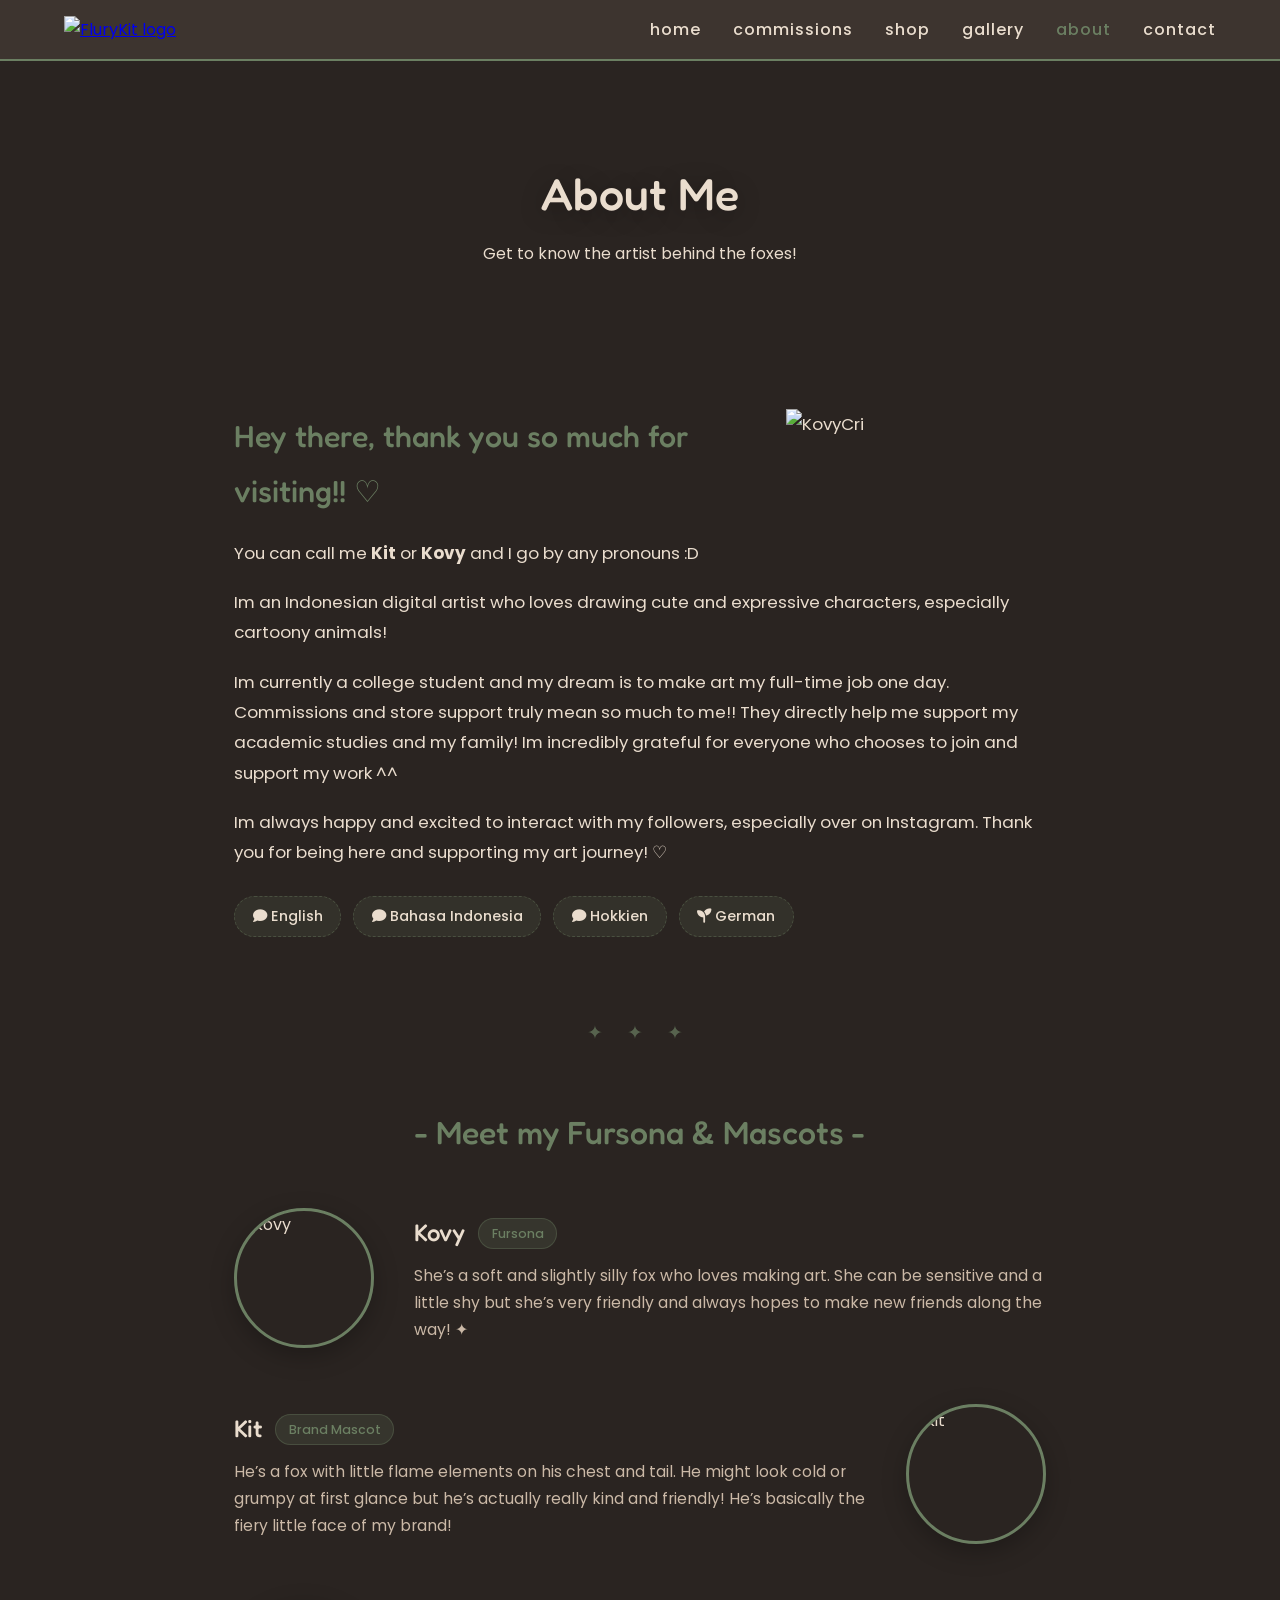
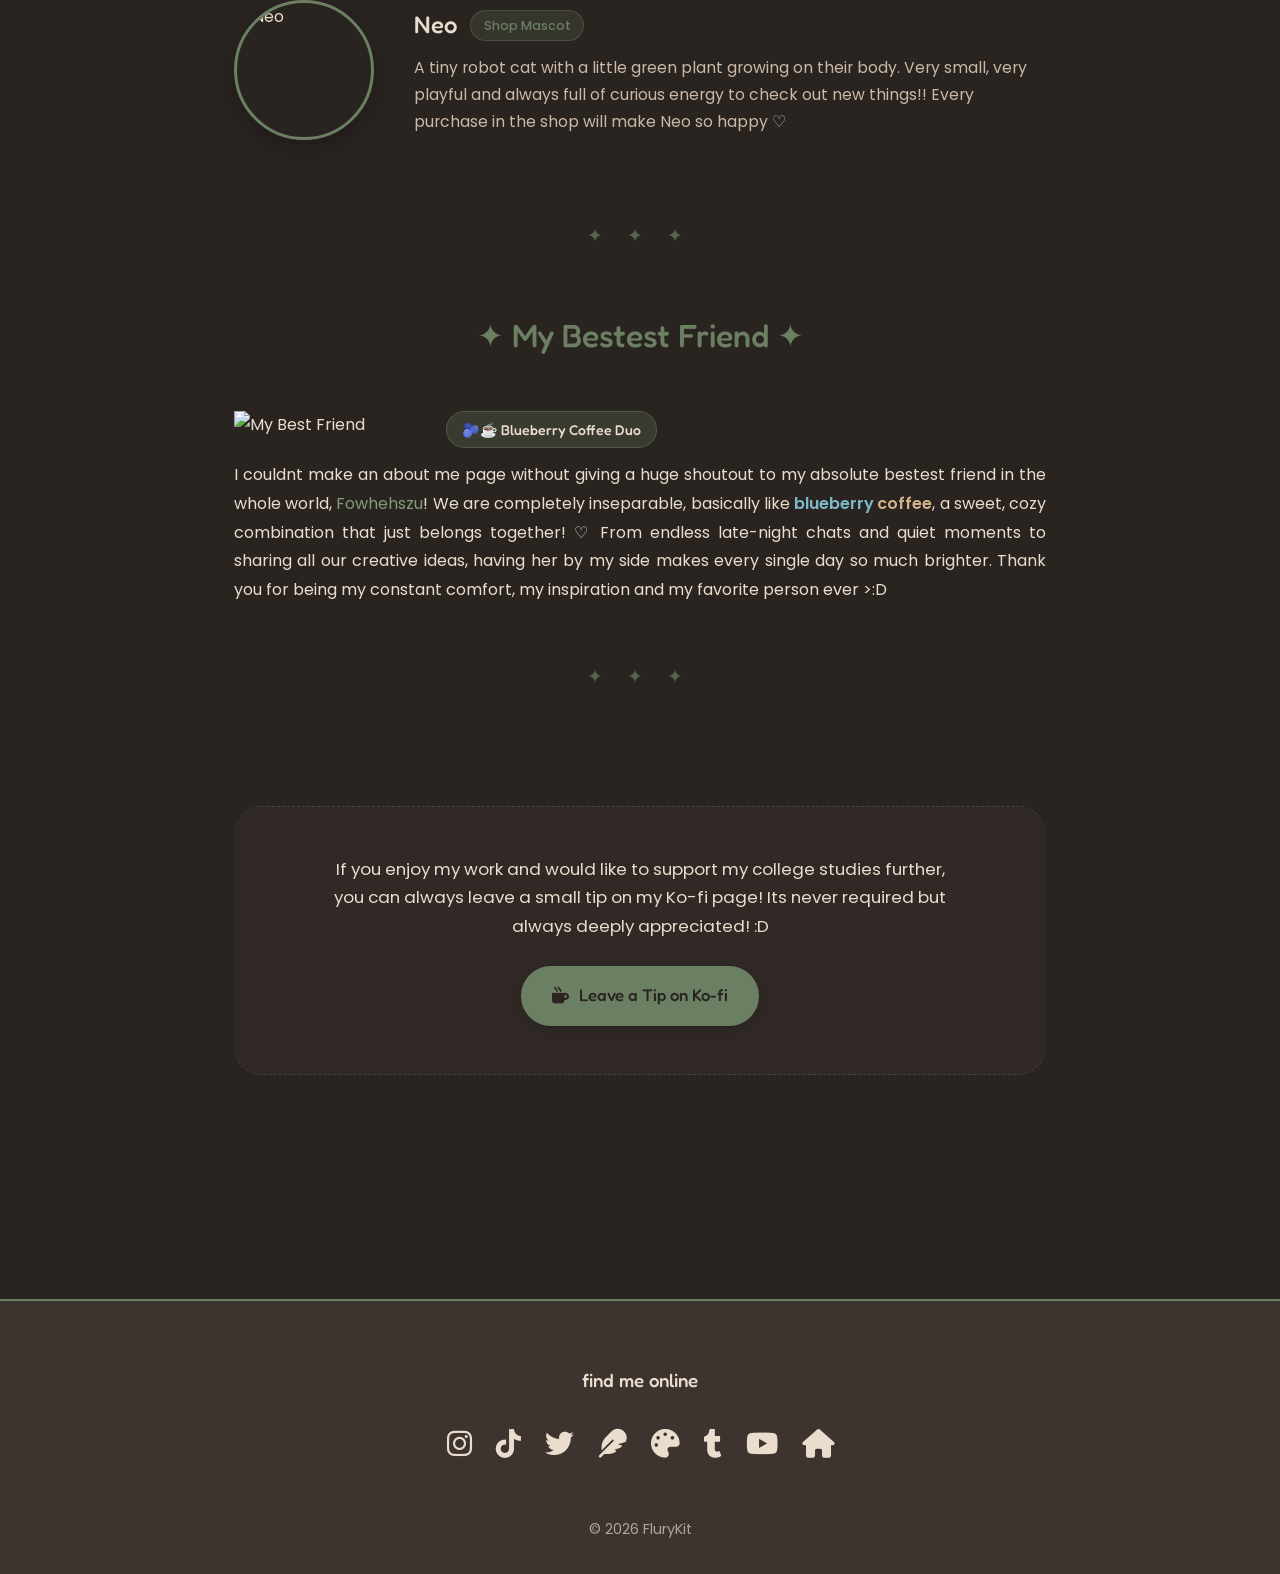
==== commit 4bf069b1: "added contact page" ====
--- a/about.html
+++ b/about.html
@@ -191,6 +191,16 @@
       box-shadow: 0 6px 20px rgba(0, 0, 0, 0.25);
     }
 
+    .text-blueberry {
+      color: #7CB9C9;
+      font-weight: 600;
+    }
+
+    .text-coffee {
+      color: #D4B28C;
+      font-weight: 600;
+    }
+
     /* MOBILE RESPONSIVE FIT */
     @media (max-width: 680px) {
       .mascot-row, 
@@ -207,14 +217,14 @@
 
     /* FLOATED IMAGE WITH NATURAL TEXT WRAPPING */
     .bio-section {
-    overflow: hidden; /* Clears floats so layout elements below don't overlap */
+    overflow: hidden;
     }
 
     .bio-image-floated {
     float: right;
     width: 260px;
-    margin-left: 2rem;      /* Space between image and text on the left */
-    margin-bottom: 1rem;    /* Space between image and text that wraps underneath */
+    margin-left: 2rem;
+    margin-bottom: 1rem;
     }
 
     .bio-image-floated img {
@@ -227,83 +237,71 @@
 
     /* Stack neatly on phone screens */
     @media (max-width: 680px) {
-    .bio-image-floated {
-        float: none;
-        width: 100%;
-        max-width: 200px;
-        margin: 0 auto 1.5rem auto;
-    }
+      .bio-image-floated {
+          float: none;
+          width: 100%;
+          max-width: 200px;
+          margin: 0 auto 1.5rem auto;
+      }
     }
 
     /* BEST FRIEND SECTION */
     .bestie-section {
+    overflow: hidden;
     margin: 3.5rem 0;
     }
 
-    .bestie-row {
-    display: flex;
-    align-items: center;
-    gap: 2.5rem;
-    background: rgba(61, 52, 47, 0.35);
-    border: 1px dashed rgba(107, 127, 98, 0.35);
-    padding: 2rem;
-    border-radius: 24px;
-    }
-
-    .bestie-avatar {
-    flex-shrink: 0;
-    width: 160px;
-    height: 160px;
-    overflow: hidden;
-    transition: transform 0.3s ease;
-    }
-
-    .bestie-avatar:hover {
-    transform: scale(1.03) rotate(-2deg);
-    }
-
-    .bestie-avatar img {
-    width: 100%;
-    height: 100%;
-    object-fit: cover;
-    }
-
-    .bestie-details {
-    flex: 1;
+    .bestie-section p {
+      text-align: justify;
+      line-height: 1.8;
+    }
+
+    .bestie-image-floated {
+        float: left;
+        width: 180px;
+        margin-right: 2rem;
+        margin-bottom: 1rem;
+    }
+
+    .bestie-image-floated img {
+        width: 100%;
+        height: auto;
+        display: block;
     }
 
     .bestie-tag {
-    display: inline-block;
-    font-family: 'Fredoka', sans-serif;
-    font-size: 0.88rem;
-    color: var(--accent-sage);
-    background: rgba(107, 127, 98, 0.18);
-    border: 1px solid rgba(107, 127, 98, 0.3);
-    padding: 0.3rem 0.9rem;
-    border-radius: 50px;
-    margin-bottom: 0.8rem;
-    font-weight: 500;
-    }
-
-    .bestie-details p {
-    color: var(--text-cream);
-    line-height: 1.7;
-    font-size: 0.98rem;
-    margin-bottom: 0.8rem;
-    }
-
-    .bestie-details p:last-child {
-    margin-bottom: 0;
+      display: inline-block;
+      font-family: 'Fredoka', sans-serif;
+      font-size: 0.88rem;
+      color: var(--text-cream);
+      background: rgba(107, 127, 98, 0.25);
+      border: 1px solid rgba(107, 127, 98, 0.45);
+      padding: 0.35rem 0.95rem;
+      border-radius: 50px;
+      margin-bottom: 0.8rem;
+      font-weight: 500;
     }
 
     /* Mobile adjustments */
     @media (max-width: 680px) {
-    .bestie-row {
-        flex-direction: column;
+      .bestie-image-floated {
+          float: none;
+          width: 100%;
+          max-width: 180px;
+          margin: 0 auto 1.5rem;
+      }
+
+      .bestie-section {
+        text-align: left;
+      }
+
+      .bestie-details {
         text-align: center;
-        padding: 1.5rem;
-        gap: 1.5rem;
-    }
+      }
+
+      .bestie-section p {
+        text-align: justify;
+      }
     }
   </style>
 </head>
@@ -423,7 +421,7 @@
     <h2 class="mascot-section-title">✦ My Bestest Friend ✦</h2>
     
     <div class="bestie-row">
-      <div class="bestie-avatar">
+      <div class="bestie-image-floated">
         <img src="https://f2.toyhou.se/file/f2-toyhou-se/images/122922413_sz1AvKczDDAVb5x.png?1783236705" alt="My Best Friend">
       </div>
       
@@ -431,11 +429,13 @@
         <span class="bestie-tag">🫐☕ Blueberry Coffee Duo</span>
         
         <p>
-          I couldnt make an about page without giving a huge shoutout to my absolute bestest friend in the whole world! We are completely inseparable, basically like <strong>blueberry coffee</strong>, a sweet, cozy combination that just belongs together! <33
-        </p>
-        
-        <p>
-          From endless late-night chats and quiet moments to sharing all our creative ideas, having her by my side makes every single day so much brighter. Thank you for being my constant comfort, my inspiration and my favorite person ever >:D
+          I couldnt make an about me page without giving a huge shoutout to my absolute bestest friend 
+          in the whole world, <a style="color: var(--accent-sage-hover);">Fowhehszu</a>! We are completely inseparable, basically like 
+          <strong><span class="text-blueberry">blueberry</span> <span class="text-coffee">coffee</span></strong>, 
+          a sweet, cozy combination that just belongs together! ♡ From endless late-night chats 
+          and quiet moments to sharing all our creative ideas, having her by my side makes every 
+          single day so much brighter. Thank you for being my constant comfort, my inspiration and my 
+          favorite person ever >:D
         </p>
       </div>
     </div>
--- a/style.css
+++ b/style.css
@@ -382,7 +382,7 @@
 .commissions-page .section-title {
     text-align: center;
     margin-bottom: 1.4rem;
-    font-size: 1.8rem;
+    font-size: 1.5rem;
     color: var(--accent-sage);
 }
 
@@ -434,6 +434,11 @@
 .commissions-page .rule-box p,
 .commissions-page .note-text,
 .commissions-page .listing-info p,
+.commissions-page .listing-desc {
+    font-size: 0.85rem;
+    line-height: 1.5;
+    color: var(--text-soft);
+}
 .commissions-page .listing-info li,
 .commissions-page .payment-card h4,
 .commissions-page .payment-group-label {
@@ -485,7 +490,41 @@
     color: var(--text-soft);
 }
 
-.commissions-page .button,
+/* Disabled state for buttons */
+.commissions-page .button.disabled,
+.commissions-page .btn-sub.disabled {
+    pointer-events: none;                  /* Prevents clicks and hover triggers */
+    opacity: 0.5;                          /* Visually dims the button */
+    cursor: not-allowed;
+    background-color: rgba(35, 30, 27, 0.3);
+    border-color: rgba(107, 127, 98, 0.15);
+    color: var(--text-muted);
+    transform: none !important;
+}
+
+/* Ensure hover state never turns green when disabled */
+.commissions-page .button.disabled:hover,
+.commissions-page .btn-sub.disabled:hover {
+    background-color: rgba(35, 30, 27, 0.3) !important;
+    border-color: rgba(107, 127, 98, 0.15) !important;
+    color: var(--text-muted) !important;
+    transform: none !important;
+}
+
+.commissions-page .btn-main,
+.commissions-page .btn-vgen {
+    background-color: var(--accent-sage);
+    color: var(--bg-espresso);
+    border: 1px solid var(--accent-sage);
+}
+
+.commissions-page .btn-main:hover,
+.commissions-page .btn-vgen:hover {
+    background-color: var(--accent-sage-hover);
+    border-color: var(--accent-sage-hover);
+    transform: translateY(-1px);
+}
+
 .commissions-page .btn-main,
 .commissions-page .btn-sub {
     display: inline-block;
@@ -500,26 +539,19 @@
     border: 1px solid transparent;
 }
 
-.commissions-page .btn-main {
+.commissions-page .btn-sub,
+.commissions-page .btn-secondary {
+    background-color: rgba(35, 30, 27, 0.5);
+    color: var(--text-cream);
+    border: 1px solid rgba(107, 127, 98, 0.35);
+}
+
+.commissions-page .btn-sub:hover,
+.commissions-page .btn-secondary:hover {
     background-color: var(--accent-sage);
     color: var(--bg-espresso);
-}
-
-.commissions-page .btn-main:hover {
-    background-color: var(--accent-sage-hover);
-    transform: translateY(-2px);
-}
-
-.commissions-page .btn-sub {
-    background-color: transparent;
-    color: var(--accent-sage);
     border-color: var(--accent-sage);
-}
-
-.commissions-page .btn-sub:hover {
-    background-color: var(--accent-sage);
-    color: var(--bg-espresso);
-    transform: translateY(-2px);
+    transform: translateY(-1px);
 }
 
 .commissions-page .filter-wrapper {
@@ -695,43 +727,71 @@
 }
 
 .commissions-page .specs-list {
-    background: rgba(42, 36, 33, 0.42);
+    background: rgba(35, 30, 27, 0.4);
     border-left: 3px solid var(--accent-sage);
     border-radius: 12px;
-    padding: 0.8rem 0.9rem;
+    padding: 0.85rem 1rem;
+    font-size: 0.82rem;
 }
 
 .commissions-page .specs-list ul {
     list-style: none;
     display: flex;
     flex-direction: column;
-    gap: 0.35rem;
+    gap: 0.4rem;
     margin: 0;
     padding: 0;
 }
 
 .commissions-page .specs-list li {
     display: flex;
+    flex-wrap: wrap;
     justify-content: space-between;
+    align-items: baseline;
+    gap: 0.2rem 0.5rem;
+    padding-bottom: 0.3rem;
+}
+
+.commissions-page .specs-list li:last-child {
+    border-bottom: none;
+    padding-bottom: 0;
+}
+
+.commissions-page .specs-list li span:first-child {
+    color: var(--text-muted);
+}
+
+.commissions-page .specs-list li span:last-child {
+    color: var(--text-cream);
+    font-weight: 600;
+    text-align: right;
+    word-break: break-word;
+    margin-left: auto;
+}
+
+.commissions-page .btn-group {
+    display: flex;
     gap: 0.5rem;
-    color: var(--text-muted);
-}
-
-.commissions-page .specs-list li span:last-child {
-    color: var(--text-cream);
-    font-weight: 600;
-}
-
-.commissions-page .btn-group {
-    display: flex;
-    flex-wrap: wrap;
-    gap: 0.6rem;
-    margin-top: 0.25rem;
-}
-
-.commissions-page .btn-group .button {
-    flex: 1 1 auto;
-    min-width: 96px;
+    margin-top: 0.6rem;
+    align-items: center;
+}
+
+.commissions-page .btn-group .button,
+.commissions-page .btn-group a {
+    flex: 1;
+    display: inline-flex;
+    align-items: center;
+    justify-content: center;
+    height: 34px;                    /* Compact height */
+    padding: 0 0.8rem;               /* Scaled-down padding */
+    font-size: 0.8rem;               /* Smaller, cleaner font size */
+    font-family: 'Fredoka', sans-serif;
+    font-weight: 500;
+    border-radius: 999px;            /* Sleek pill shape */
+    text-decoration: none;
+    box-sizing: border-box;
+    transition: all 0.2s ease;
+    white-space: nowrap;
 }
 
 .commissions-page .payment-section {
@@ -743,7 +803,7 @@
     font-family: 'Fredoka', sans-serif;
     color: var(--accent-sage);
 }
-
+/*
 .commissions-page .payment-grid {
     display: grid;
     grid-template-columns: repeat(auto-fit, minmax(140px, 1fr));
@@ -770,7 +830,7 @@
     font-size: 0.95rem;
     color: var(--text-cream);
 }
-
+*/
 .commissions-page #stamp-user,
 .commissions-page #stamp-key {
     padding: 0.8rem 1rem;
@@ -907,8 +967,9 @@
 
 .commissions-page .tos-img {
     width: 100%;
-    max-height: 220px;
-    object-fit: cover;
+    height: auto;
+    max-height: 250px;
+    object-fit: contain;
     border-radius: 16px;
     margin-bottom: 1rem;
 }
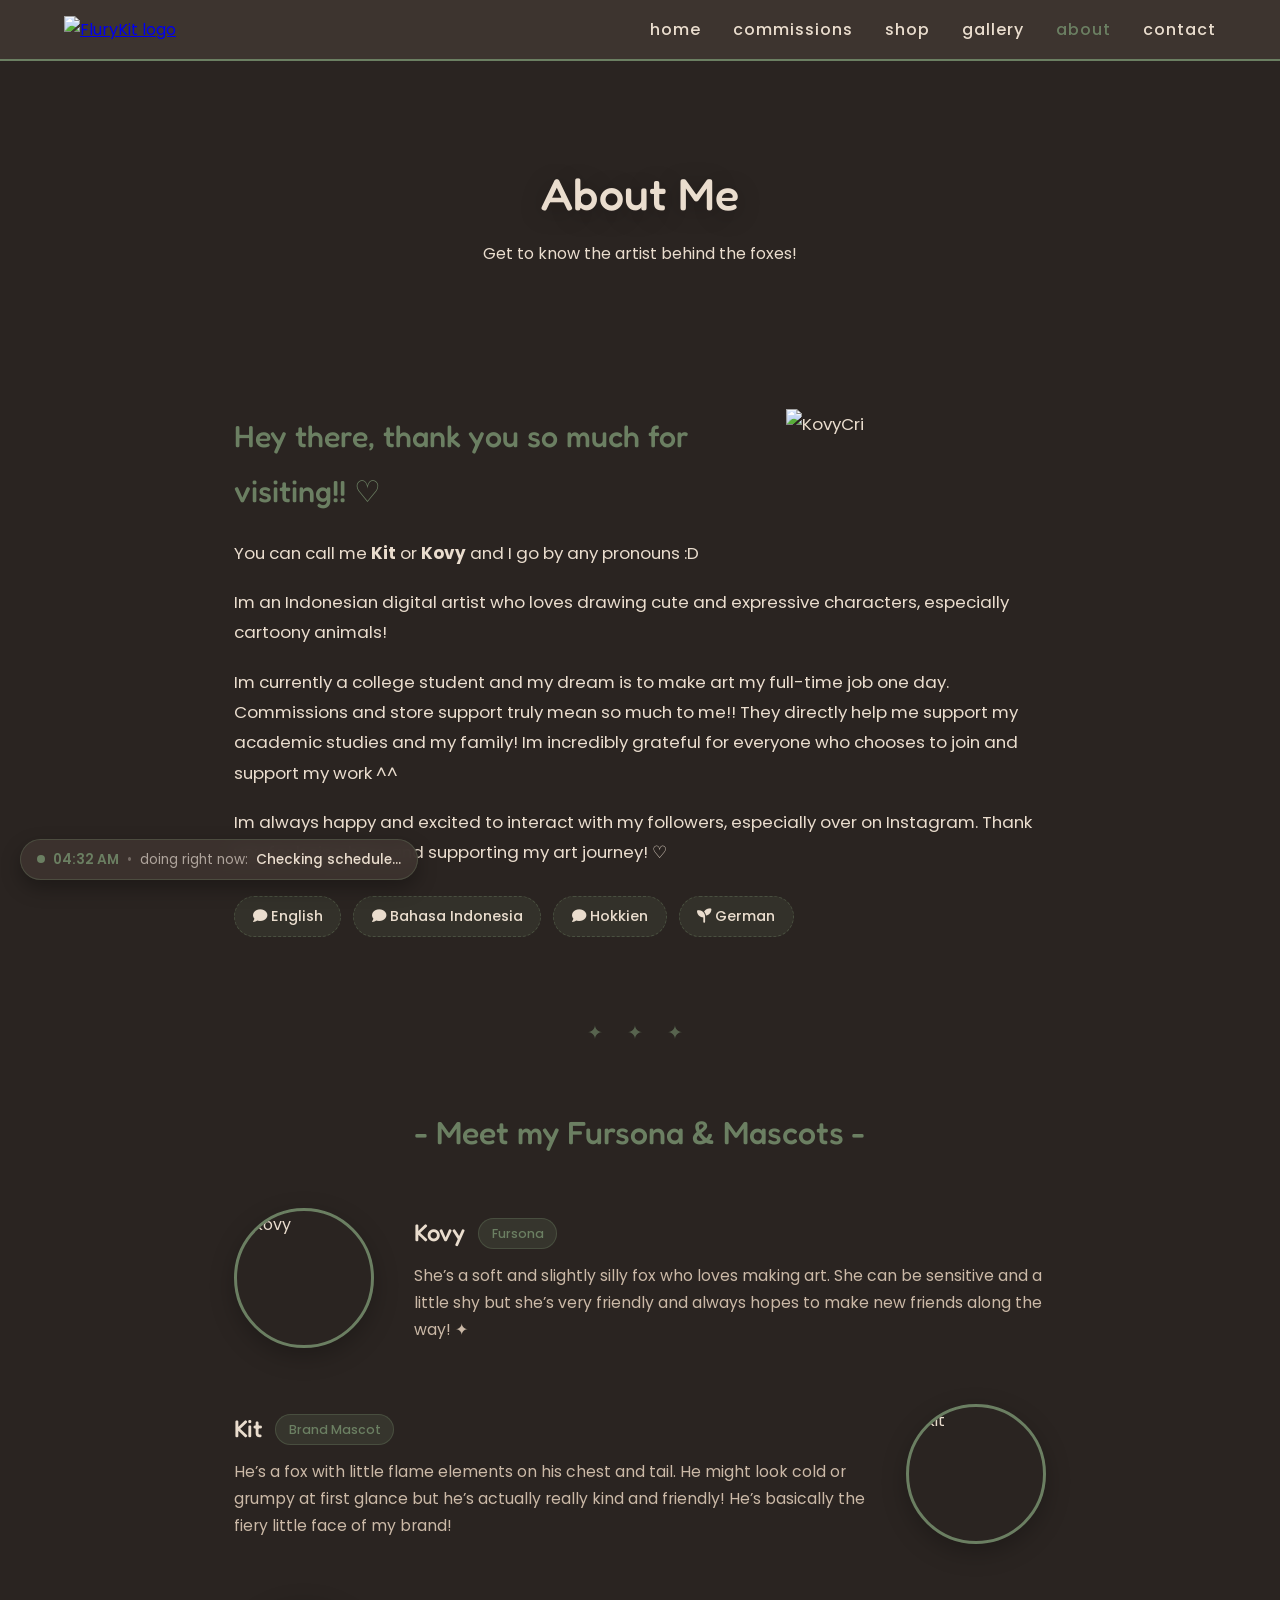
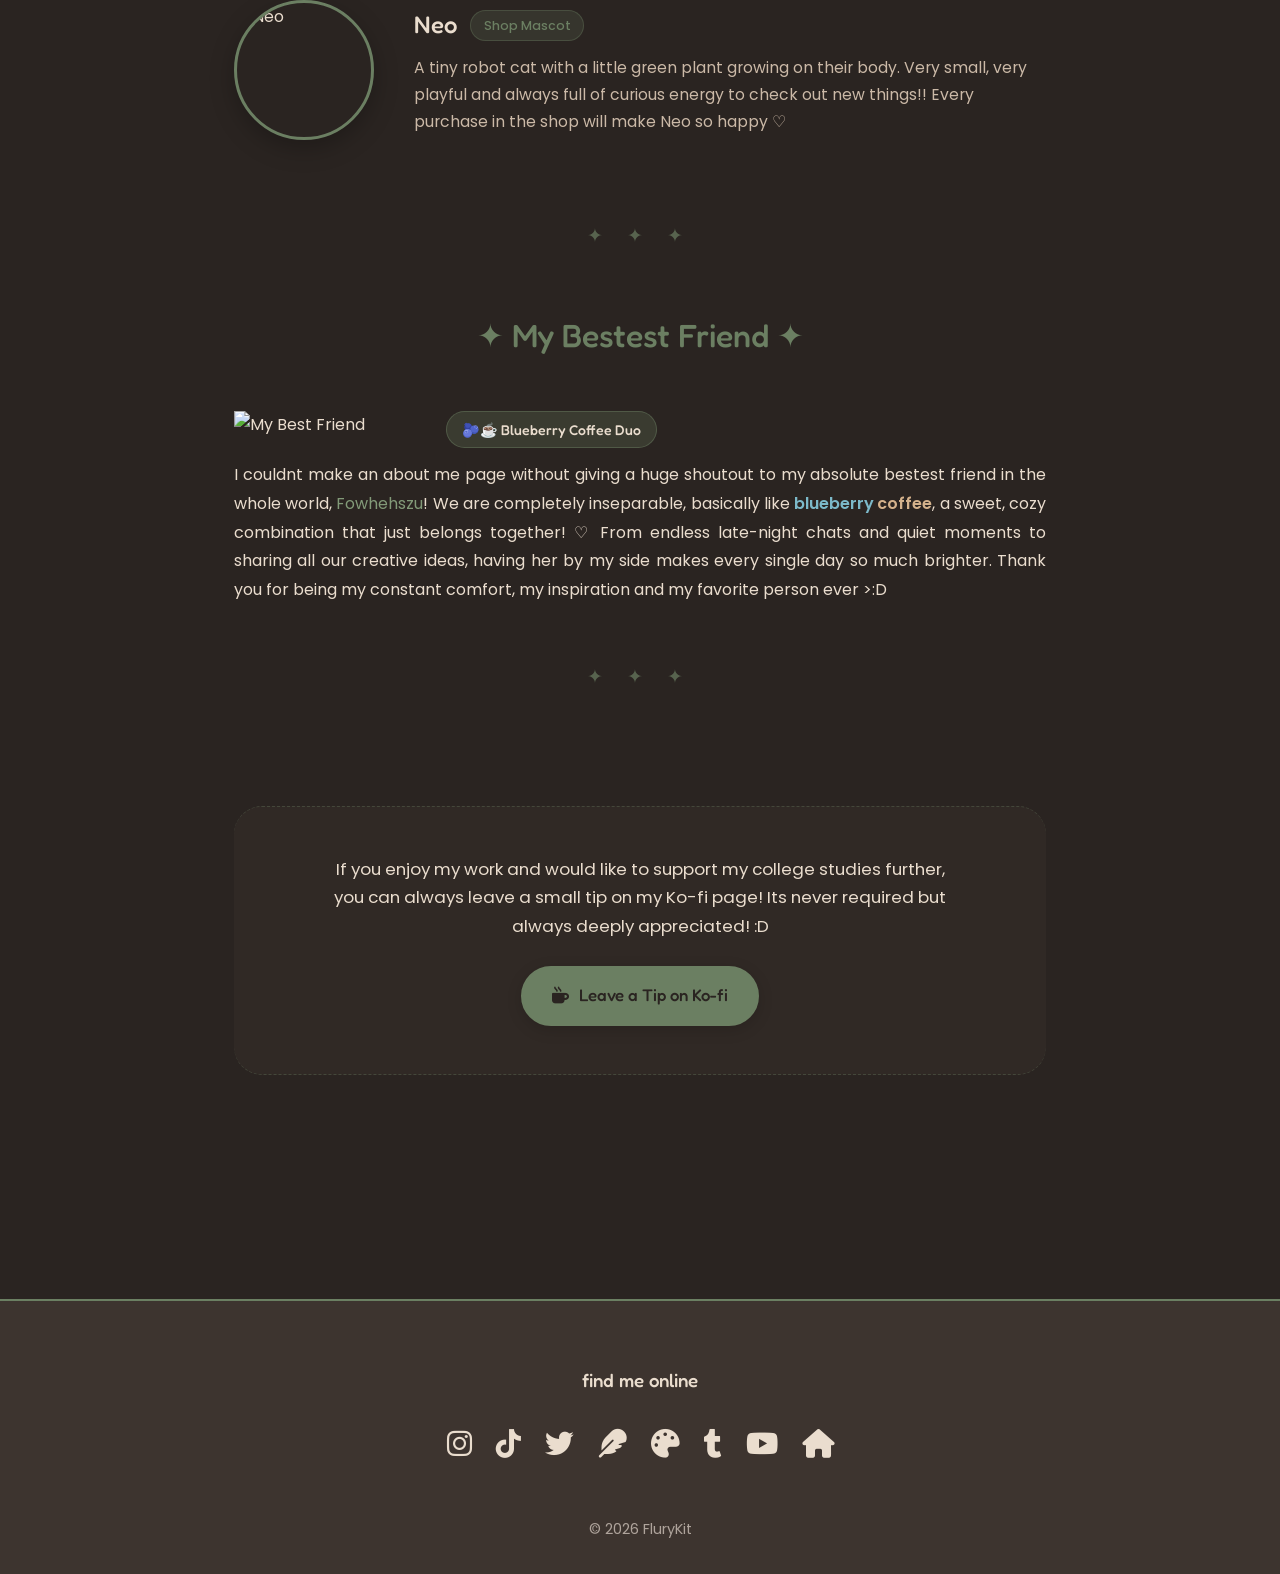
==== commit f1953436: "add live time" ====
--- a/about.html
+++ b/about.html
@@ -307,6 +307,15 @@
 </head>
 
 <body>
+
+<!-- LIVE ACTIVITY BADGE -->
+<div class="live-activity-badge">
+  <span class="pulse-dot"></span>
+  <span id="local-time" class="time-text">--:--</span>
+  <span class="badge-divider">•</span>
+  <span class="activity-label">doing right now:</span>
+  <strong id="current-activity">Checking schedule...</strong>
+</div>
 
 <!-- NAVIGATION -->
 <nav>
@@ -471,6 +480,80 @@
 
 <script>
   document.getElementById("year").textContent = new Date().getFullYear();
+
+  // --- LIVE SCHEDULE TRACKER ---
+  const SCHEDULE_CSV_URL = 'https://docs.google.com/spreadsheets/d/e/2PACX-1vRk_N3ZRVHdJrXdBMhVJPR812dU0KhY15puw76qjgWlIfc1tjETJzCmARlhPNvry9BW19Cn9GJeIW1G/pub?gid=0&single=true&output=csv';
+
+  async function updateLiveActivity() {
+    const activityElement = document.getElementById('current-activity');
+    if (!activityElement) return;
+
+    try {
+      const response = await fetch(SCHEDULE_CSV_URL);
+      const csvData = await response.text();
+      
+      // Get current day & total time in minutes for WIB (Asia/Jakarta)
+      const now = new Date();
+      const jakartaTimeStr = now.toLocaleString("en-US", { timeZone: "Asia/Jakarta" });
+      const jakartaDate = new Date(jakartaTimeStr);
+      
+      const days = ["Sunday", "Monday", "Tuesday", "Wednesday", "Thursday", "Friday", "Saturday"];
+      const currentDay = days[jakartaDate.getDay()];
+      const currentMinutes = jakartaDate.getHours() * 60 + jakartaDate.getMinutes();
+
+      // Parse CSV rows
+      const rows = csvData.split('\n').map(row => row.split(','));
+      let matchedActivity = "Random activities"; // Default fallback if nothing is scheduled
+
+      // Loop through rows (skipping column header row 0)
+      for (let i = 1; i < rows.length; i++) {
+        if (rows[i].length < 4) continue;
+        
+        const day = rows[i][0].trim();
+        const start = rows[i][1].trim();
+        const end = rows[i][2].trim();
+        const activity = rows[i][3].trim().replace(/^"|"$/g, ''); // Clean extra quotes
+
+        // Match current day or "All"
+        if (day.toLowerCase() === currentDay.toLowerCase() || day.toLowerCase() === 'all') {
+          const [startH, startM] = start.split(':').map(Number);
+          const [endH, endM] = end.split(':').map(Number);
+          
+          const startTotal = startH * 60 + (startM || 0);
+          const endTotal = endH * 60 + (endM || 0);
+
+          if (currentMinutes >= startTotal && currentMinutes < endTotal) {
+            matchedActivity = activity;
+            break;
+          }
+        }
+      }
+
+      activityElement.textContent = matchedActivity;
+    } catch (err) {
+      console.error("Error fetching schedule:", err);
+    }
+  }
+
+  // Check schedule on load and re-check every 5 seconds
+  updateLiveActivity();
+  setInterval(updateLiveActivity, 5000);
+
+  function updateLocalTime() {
+  const timeElement = document.getElementById('local-time');
+  if (!timeElement) return;
+
+    const now = new Date();
+    timeElement.textContent = now.toLocaleTimeString([], {
+      hour: '2-digit',
+      minute: '2-digit',
+      hour12: true
+    });
+  }
+
+  // Start clock instantly and loop
+  updateLocalTime();
+  setInterval(updateLocalTime, 1000);
 </script>
 
 </body>
--- a/style.css
+++ b/style.css
@@ -93,16 +93,88 @@
     filter: drop-shadow(0 8px 16px rgba(0,0,0,0.3));
 }
 
+/* --- NOTICE BAR --- */
 .status-bar {
-    background-color: var(--accent-sage);
-    color: var(--bg-espresso);
-    text-align: center;
-    padding: 0.8rem 2rem;
-    font-size: 0.95rem;
-    border-radius: 999px;
-    display: inline-block;
-    margin-bottom: 1rem;
-    font-weight: 500;
+  display: flex;
+  flex-direction: column; /* Stacks header above paragraph text */
+  align-items: flex-start;
+  gap: 0.75rem;
+  background: rgba(42, 36, 33, 0.65);
+  border: 1.5px dashed rgba(107, 127, 98, 0.4);
+  border-radius: 18px;
+  padding: 1.25rem 1.5rem;
+  margin: 2rem 0;
+  text-align: left; /* Overrides parent container centering */
+  width: 100%;
+}
+
+.status-header {
+  display: flex;
+  align-items: center;
+  gap: 0.75rem;
+  flex-wrap: wrap;
+}
+
+.status-badge {
+  background: rgba(107, 127, 98, 0.2);
+  color: #8da982;
+  border: 1px solid rgba(107, 127, 98, 0.4);
+  width: 36px;
+  height: 36px;
+  border-radius: 50%;
+  display: inline-flex;
+  align-items: center;
+  justify-content: center;
+  font-size: 1rem;
+  flex-shrink: 0;
+}
+
+.status-title {
+  font-family: 'Fredoka', sans-serif;
+  color: var(--text-cream);
+  font-size: 1.05rem;
+  font-weight: 500;
+}
+
+.status-text {
+  color: var(--text-soft);
+  font-size: 0.92rem;
+  line-height: 1.6;
+  margin: 0;
+}
+
+/* --- Aesthetic Mobile Status Bar (Left Compact) --- */
+@media (max-width: 600px) {
+  .status-bar {
+    padding: 1rem 1.15rem;
+    gap: 0.5rem;
+    margin: 1.5rem 0;
+    text-align: left;
+  }
+
+  .status-header {
+    align-items: flex-start;     /* Pin icon to top line of title */
+    gap: 0.55rem;
+  }
+
+  .status-badge {
+    width: 26px;
+    height: 26px;
+    min-width: 26px;
+    font-size: 0.75rem;
+    margin-top: 2px;
+  }
+
+  .status-title {
+    font-size: 0.92rem;
+    line-height: 1.35;
+    flex: 1;                     /* Makes title wrap cleanly next to icon */
+  }
+
+  .status-text {
+    font-size: 0.85rem;
+    line-height: 1.5;
+  }
 }
 
 /* --- 4. Main Layout Containers --- */
@@ -1072,4 +1144,220 @@
     .commissions-page #stamp-key {
         width: 100%;
     }
+}
+
+/* --- Discord Card Styling --- */
+.discord-section {
+  margin: 3rem 0;
+}
+
+.discord-card {
+  display: flex;
+  align-items: center;
+  gap: 1.5rem;
+  background: linear-gradient(145deg, rgba(61, 52, 47, 0.96), rgba(47, 39, 35, 0.95));
+  border: 1.5px solid rgba(107, 127, 98, 0.3);
+  border-radius: 20px;
+  padding: 1.25rem;
+  text-decoration: none;
+  color: var(--text-cream);
+  box-shadow: 0 8px 24px rgba(0, 0, 0, 0.16);
+  transition: transform 0.3s ease, border-color 0.3s ease, box-shadow 0.3s ease;
+}
+
+.discord-card:hover {
+  transform: translateY(-4px);
+  border-color: var(--accent-sage);
+  box-shadow: 0 12px 30px rgba(0, 0, 0, 0.25);
+}
+
+.discord-image-wrapper {
+  position: relative;
+  width: 140px;
+  height: 140px;
+  flex-shrink: 0;
+  border-radius: 14px;
+  overflow: hidden;
+}
+
+.discord-img {
+  width: 100%;
+  height: 100%;
+  object-fit: cover;
+  transition: transform 0.3s ease;
+}
+
+.discord-card:hover .discord-img {
+  transform: scale(1.06);
+}
+
+.discord-online-badge {
+  position: absolute;
+  bottom: 8px;
+  left: 8px;
+  background: rgba(42, 36, 33, 0.85);
+  color: var(--text-cream);
+  font-size: 0.7rem;
+  padding: 0.2rem 0.5rem;
+  border-radius: 999px;
+  backdrop-filter: blur(4px);
+  display: flex;
+  align-items: center;
+  gap: 0.3rem;
+}
+
+.discord-online-badge i {
+  color: #8da982; /* Sage indicator color */
+  font-size: 0.5rem;
+}
+
+.discord-content {
+  display: flex;
+  flex-direction: column;
+  gap: 0.4rem;
+  text-align: left;
+}
+
+.discord-content h3 {
+  color: var(--text-cream);
+  font-size: 1.2rem;
+  margin: 0;
+  display: flex;
+  align-items: center;
+  gap: 0.5rem;
+}
+
+.discord-content h3 i {
+  color: var(--accent-sage);
+}
+
+.discord-desc {
+  color: var(--text-soft);
+  font-size: 0.88rem;
+  line-height: 1.5;
+  margin: 0;
+}
+
+.discord-btn {
+  display: inline-flex;
+  align-items: center;
+  gap: 0.4rem;
+  background-color: var(--accent-sage);
+  color: var(--bg-espresso);
+  font-family: 'Fredoka', sans-serif;
+  font-size: 0.85rem;
+  padding: 0.4rem 1rem;
+  border-radius: 999px;
+  width: fit-content;
+  margin-top: 0.4rem;
+  font-weight: 500;
+  transition: background-color 0.2s;
+}
+
+.discord-card:hover .discord-btn {
+  background-color: var(--accent-sage-hover);
+}
+
+/* Mobile responsive layout */
+@media (max-width: 650px) {
+  .discord-card {
+    flex-direction: column;
+    text-align: center;
+    padding: 1.1rem;
+  }
+  .discord-image-wrapper {
+    width: 100%;
+    height: 150px;
+  }
+  .discord-content {
+    align-items: center;
+    text-align: center;
+  }
+}
+
+/* --- Floating Live Activity Badge --- */
+.live-activity-badge {
+    position: fixed;
+    bottom: 20px;
+    left: 20px;
+    z-index: 1100;
+    background: rgba(61, 52, 47, 0.92); /* Uses your --card-mocha background */
+    border: 1px solid rgba(107, 127, 98, 0.35); /* Uses your --accent-sage color */
+    color: var(--text-cream);
+    padding: 0.5rem 1rem;
+    border-radius: 999px;
+    font-size: 0.85rem;
+    display: inline-flex;
+    align-items: center;
+    gap: 0.5rem;
+    box-shadow: 0 8px 20px rgba(0, 0, 0, 0.3);
+    backdrop-filter: blur(8px);
+    -webkit-backdrop-filter: blur(8px);
+    max-width: calc(100vw - 32px);
+}
+
+/* Pulsing Live Dot */
+.pulse-dot {
+    width: 8px;
+    height: 8px;
+    background-color: var(--accent-sage);
+    border-radius: 50%;
+    display: inline-block;
+    box-shadow: 0 0 0 0 rgba(107, 127, 98, 0.7);
+    animation: pulse-glow 1.8s infinite;
+    flex-shrink: 0;
+}
+
+@keyframes pulse-glow {
+    0% {
+        transform: scale(0.95);
+        box-shadow: 0 0 0 0 rgba(107, 127, 98, 0.7);
+    }
+    70% {
+        transform: scale(1);
+        box-shadow: 0 0 0 6px rgba(107, 127, 98, 0);
+    }
+    100% {
+        transform: scale(0.95);
+        box-shadow: 0 0 0 0 rgba(107, 127, 98, 0);
+    }
+}
+
+.time-text {
+    font-weight: 600;
+    color: var(--accent-sage);
+    white-space: nowrap;
+}
+
+.badge-divider {
+    color: var(--text-muted);
+    opacity: 0.5;
+}
+
+.activity-label {
+    color: var(--text-muted);
+    white-space: nowrap;
+}
+
+#current-activity {
+    color: var(--text-cream);
+    font-weight: 500;
+    white-space: nowrap;
+    overflow: hidden;
+    text-overflow: ellipsis;
+}
+
+/* Mobile Adjustments (Prevents blocking content on small screens) */
+@media (max-width: 600px) {
+    .live-activity-badge {
+        bottom: 12px;
+        left: 12px;
+        padding: 0.4rem 0.75rem;
+        font-size: 0.75rem;
+        gap: 0.35rem;
+    }
+
+    .activity-label {
+        display: none;
+    }
 }
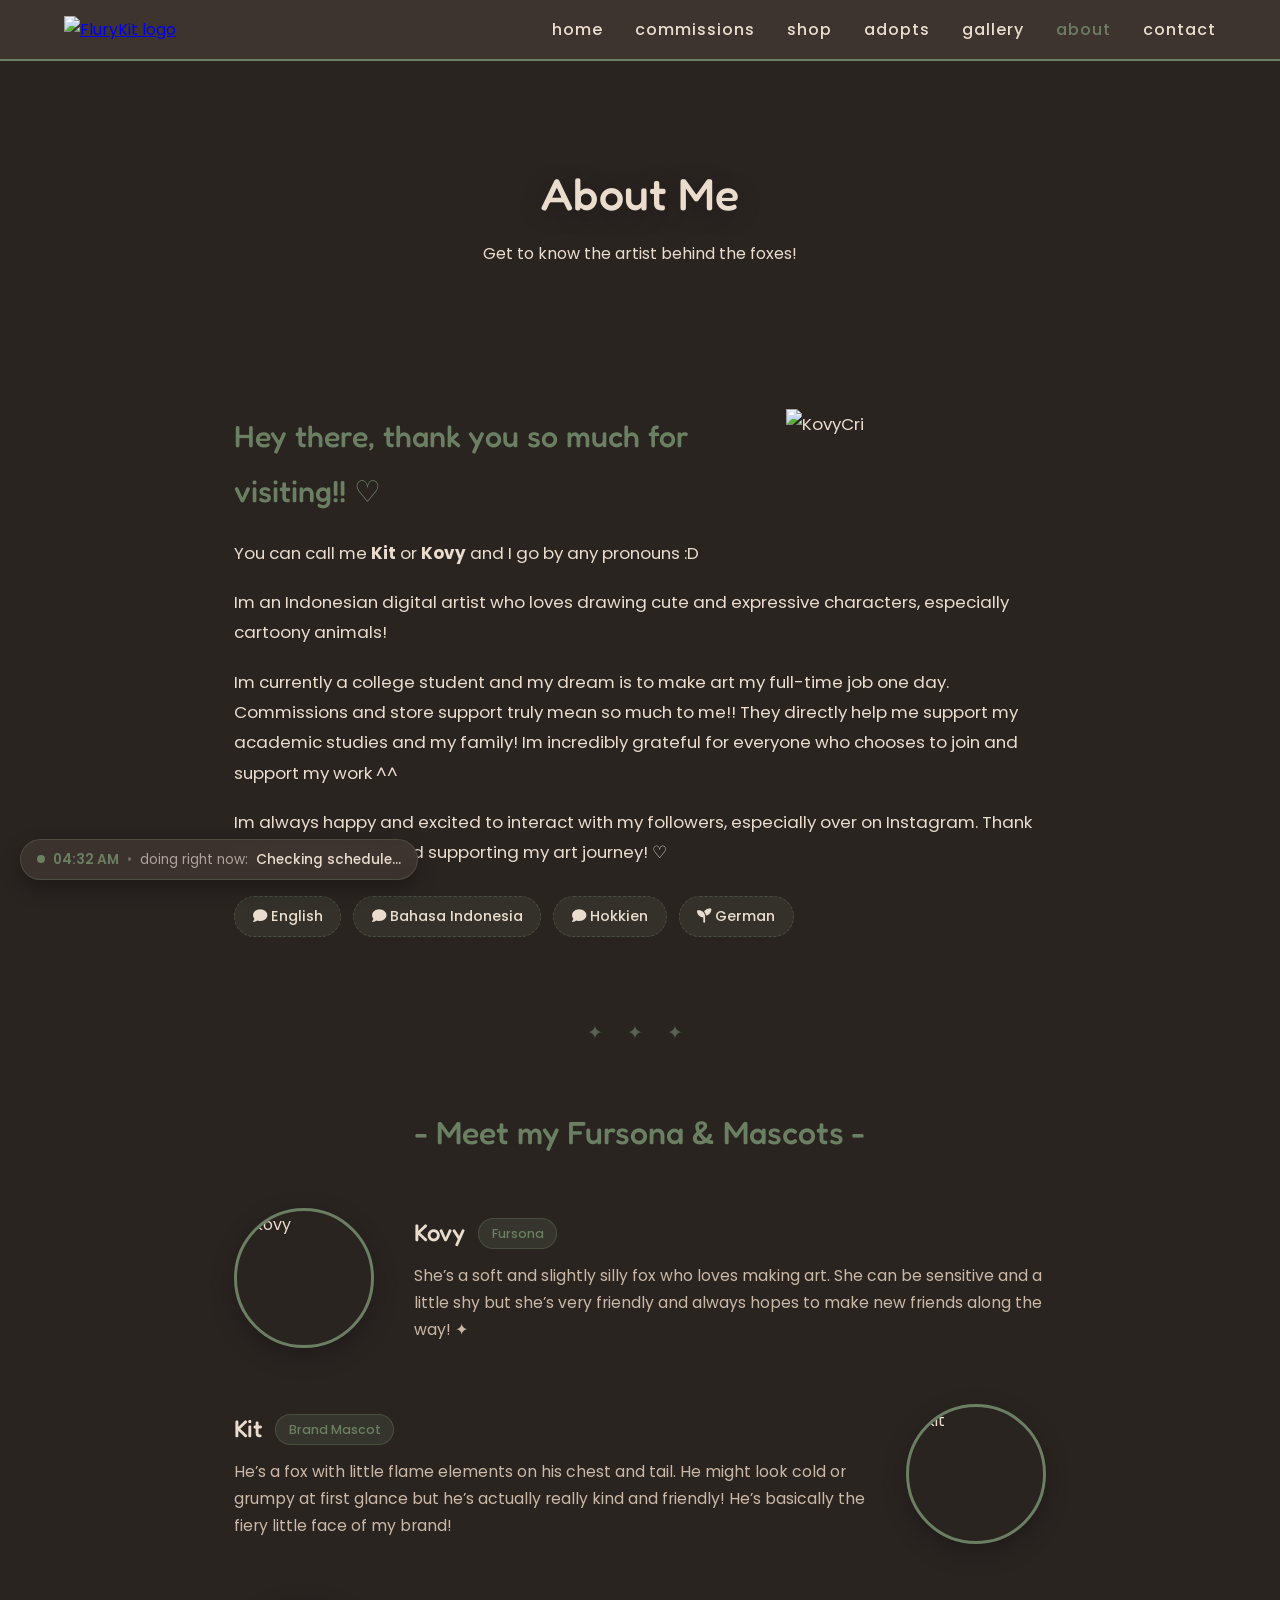
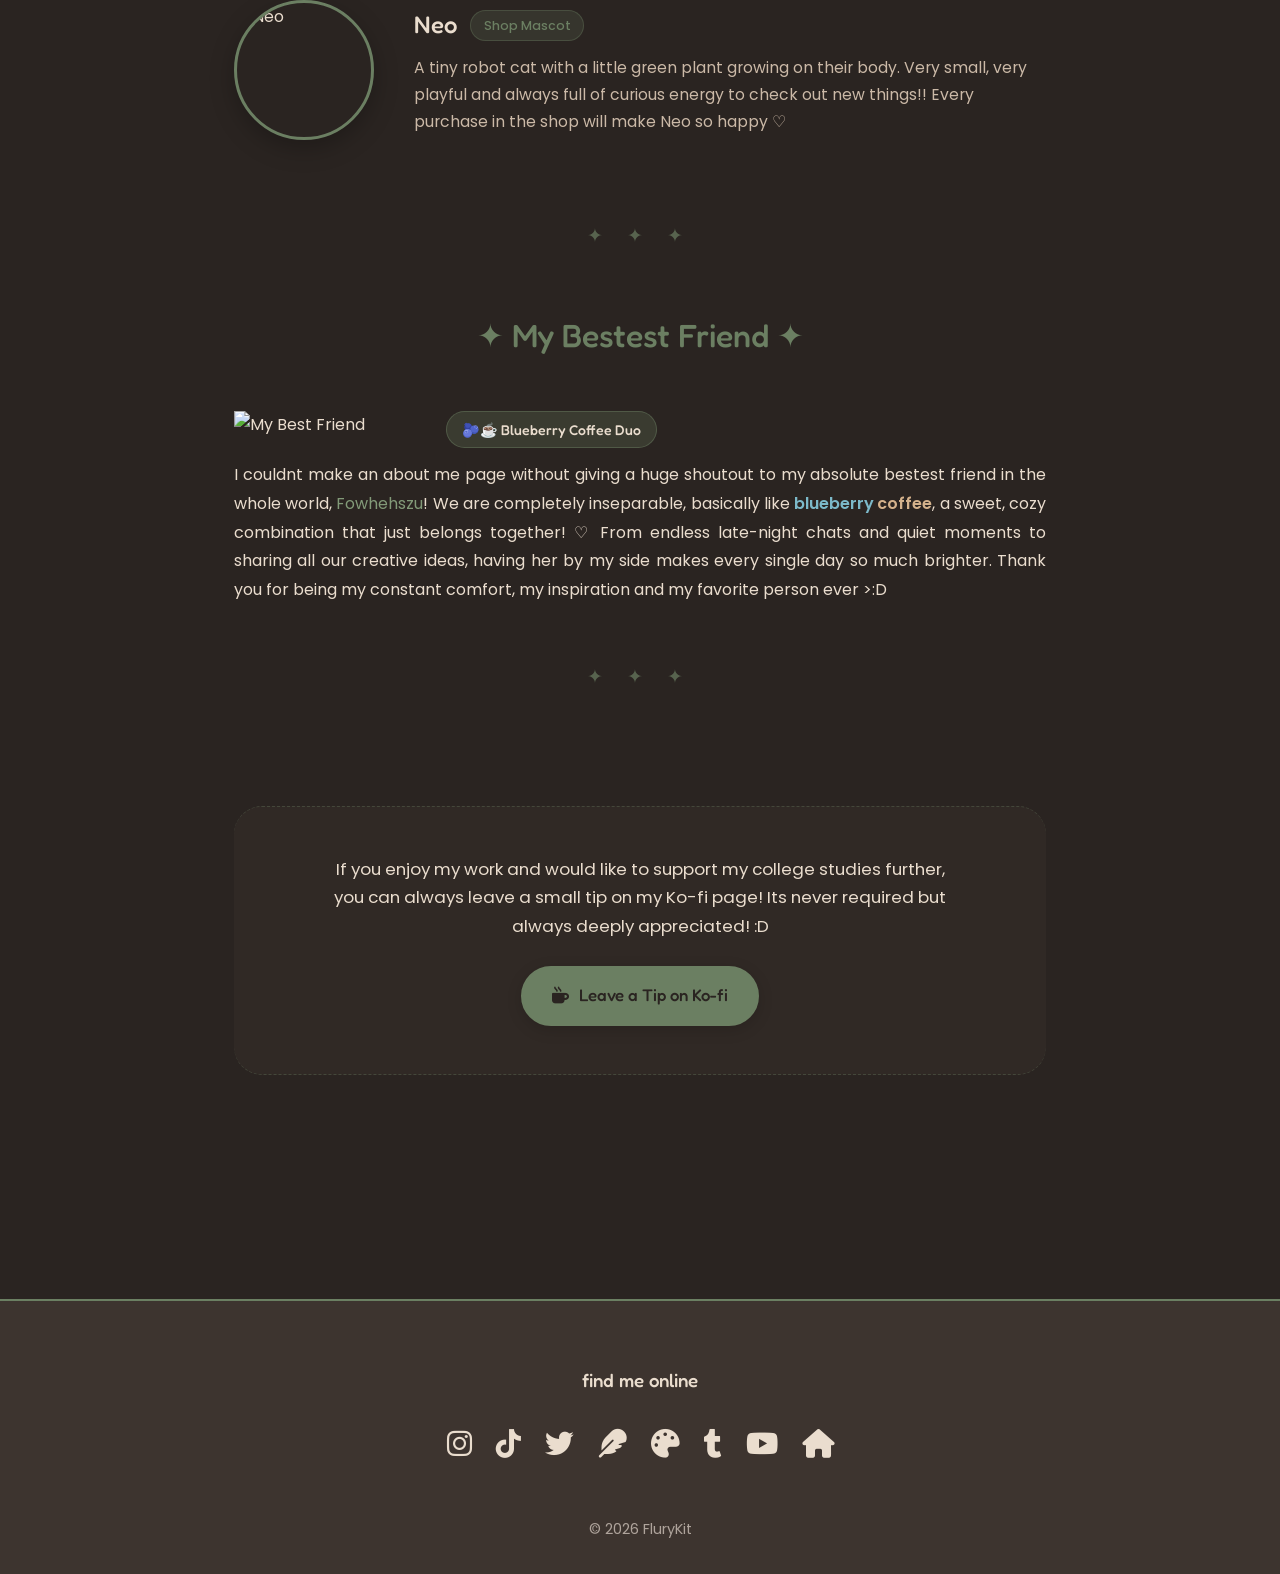
==== commit a0a3ed97: "added adopt page" ====
--- a/about.html
+++ b/about.html
@@ -328,6 +328,7 @@
     <a href="index.html">home</a>
     <a href="commissions.html">commissions</a>
     <a href="shop.html">shop</a>
+    <a href="adopts.html">Adopts</a>
     <a href="gallery.html">gallery</a>
     <a href="about.html" class="active">about</a>
     <a href="contact.html">contact</a>
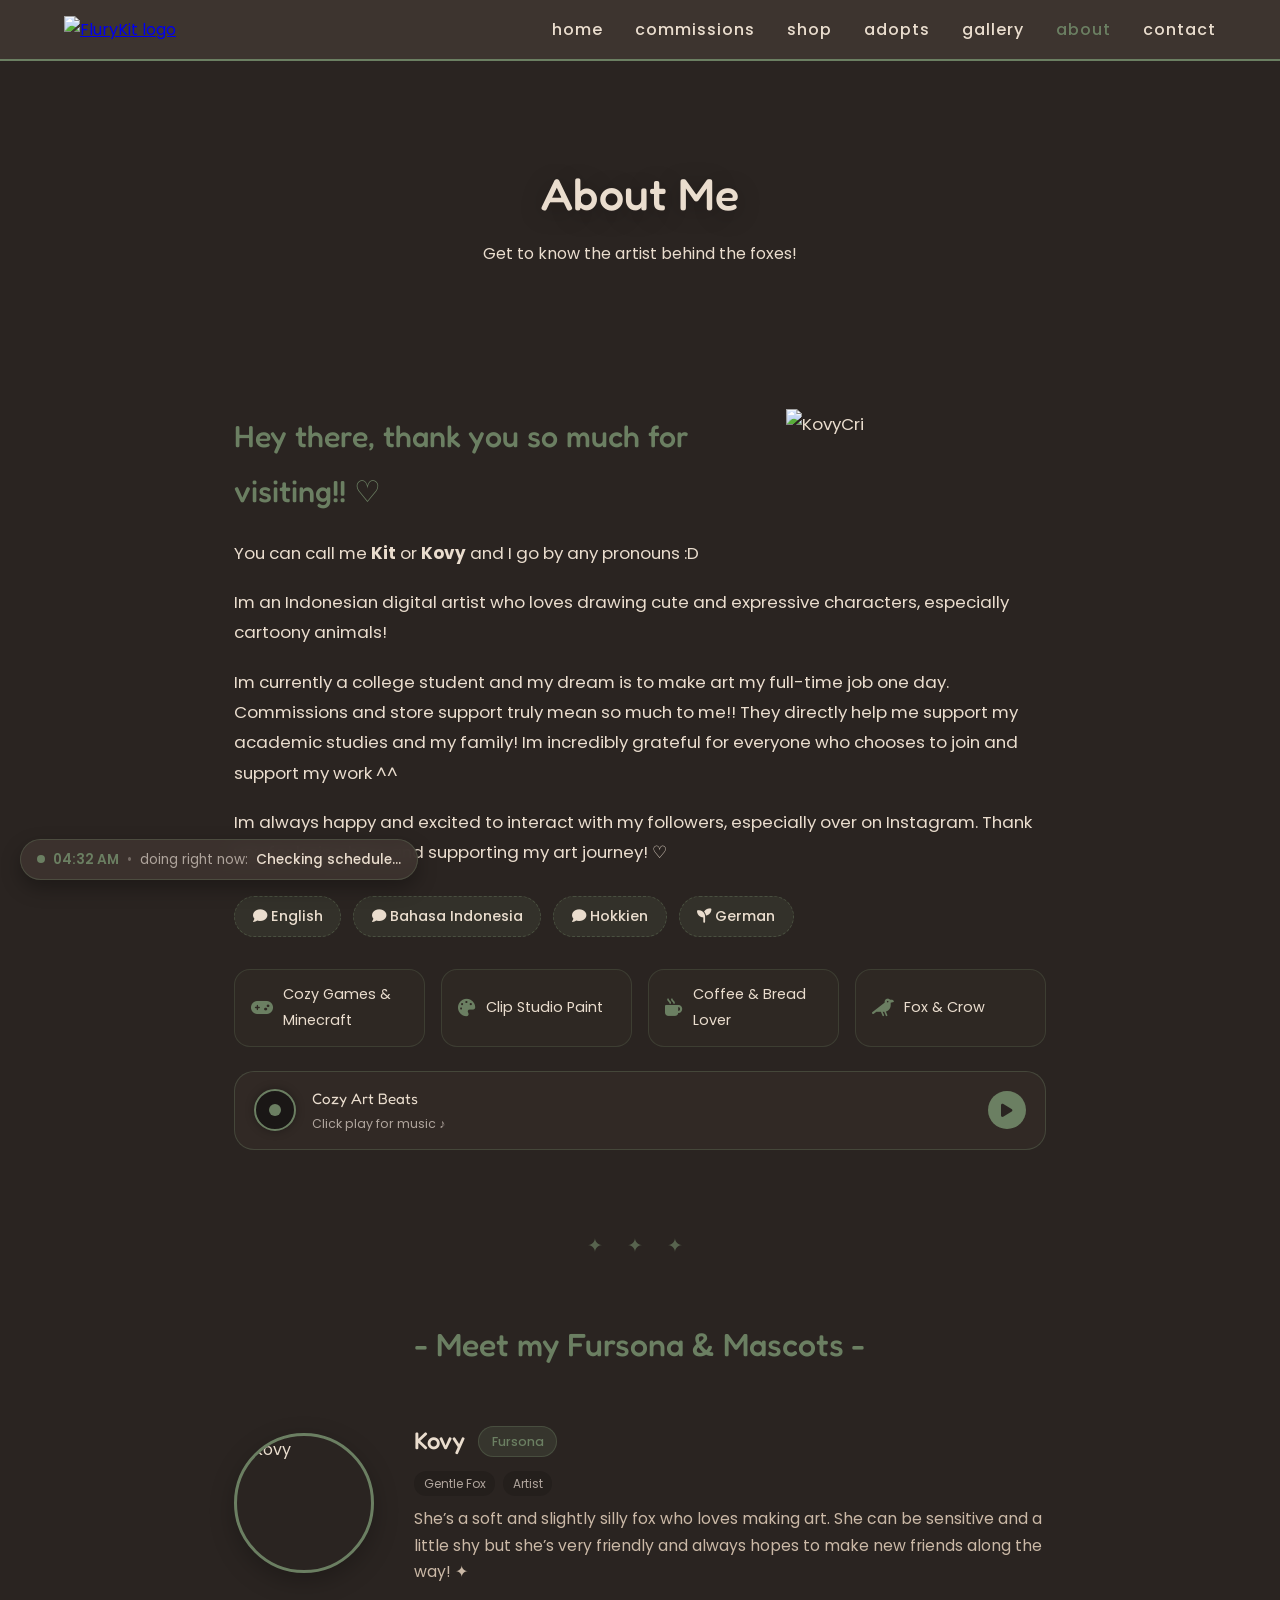
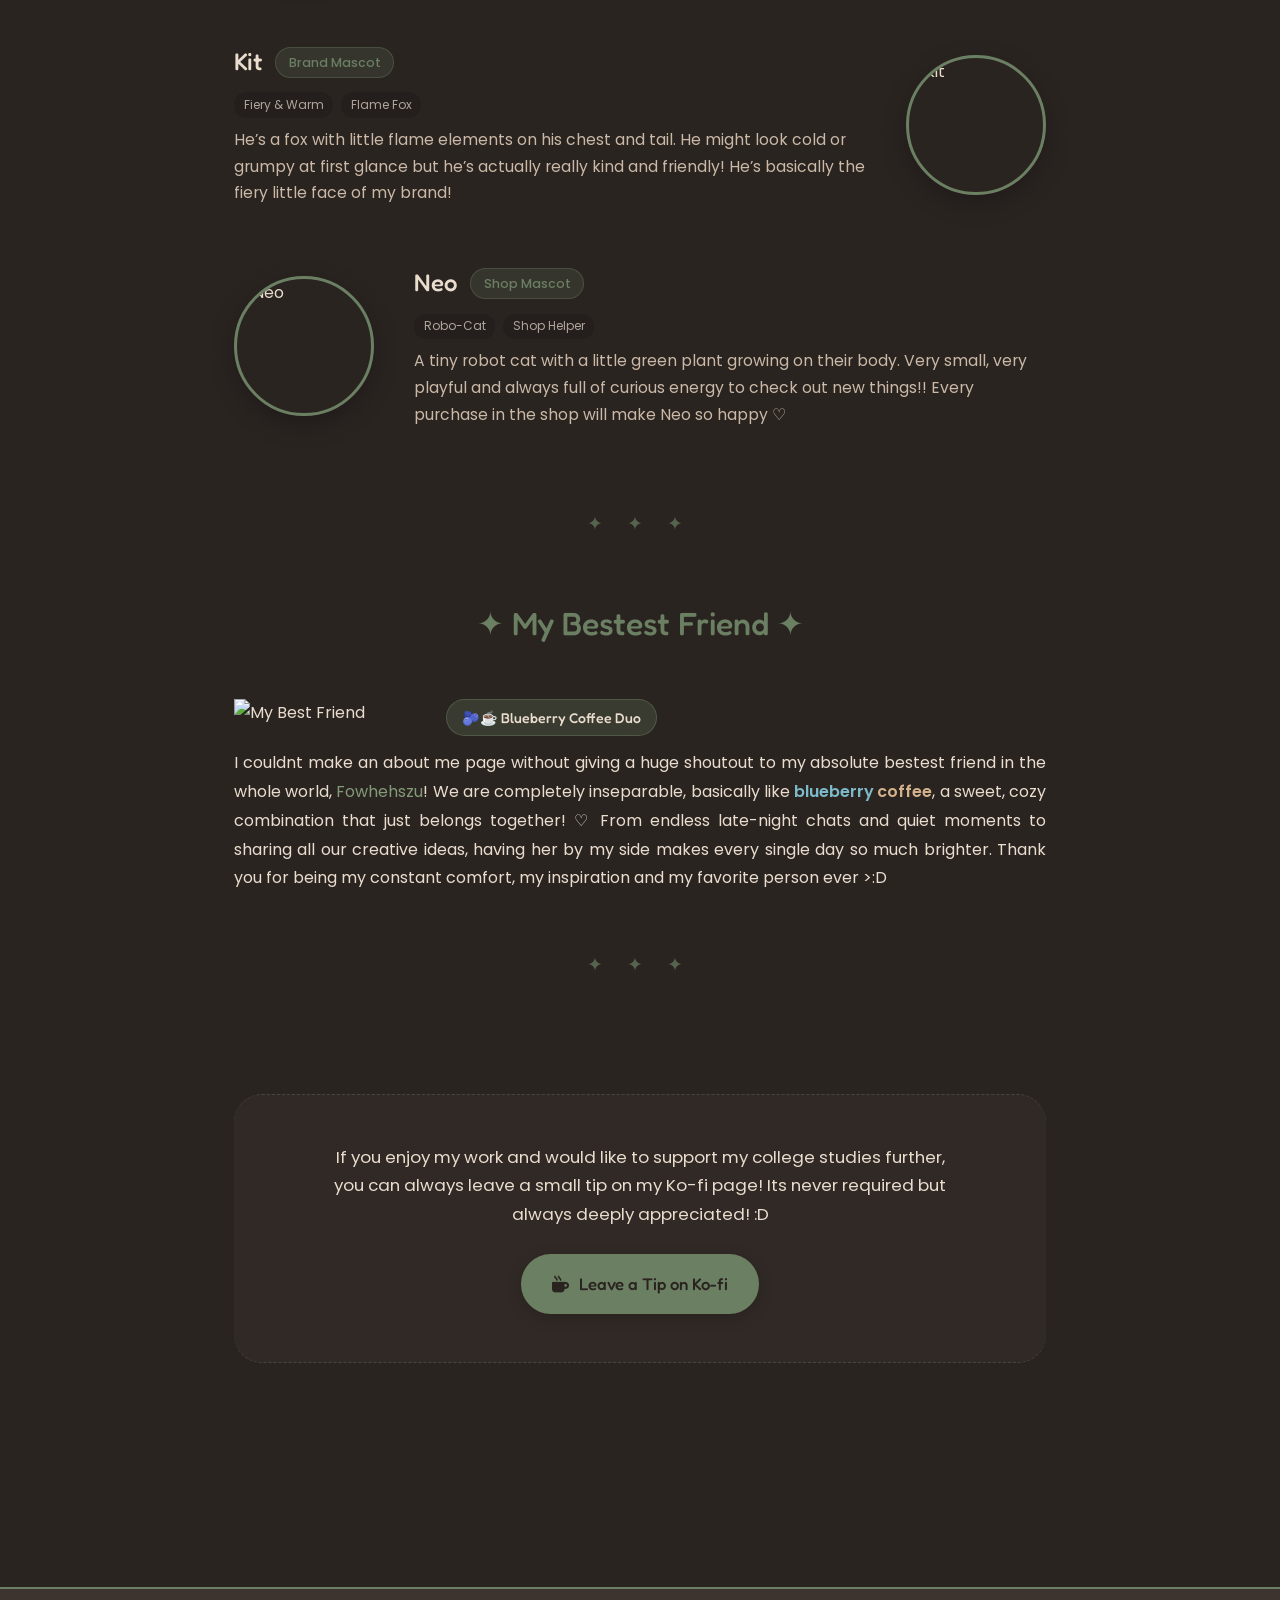
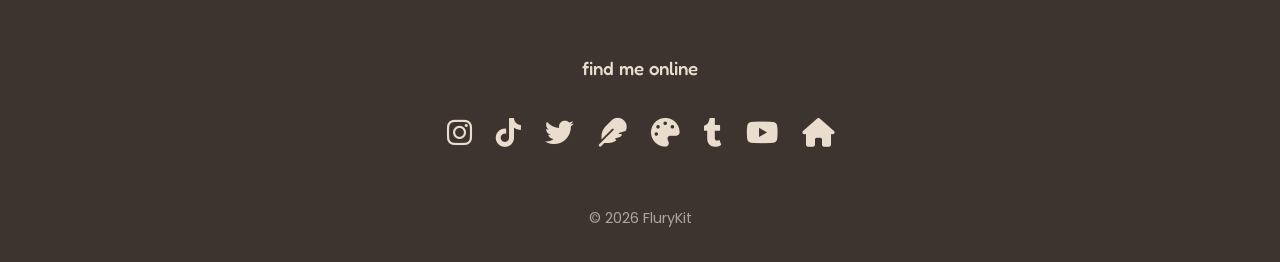
==== commit 376562d3: "a" ====
--- a/about.html
+++ b/about.html
@@ -34,6 +34,7 @@
     .bio-section {
       line-height: 1.8;
       font-size: 1.05rem;
+      overflow: hidden;
     }
 
     .bio-section h2 {
@@ -48,7 +49,7 @@
       margin-bottom: 1.2rem;
     }
 
-    /* LANGUAGE TAGS */
+    /* LANGUAGE CHIPS */
     .lang-chips {
       display: flex;
       flex-wrap: wrap;
@@ -66,14 +67,134 @@
       font-weight: 500;
     }
 
-    .bio-note {
-      font-size: 0.88rem;
+    /* FLOATED IMAGE WITH NATURAL TEXT WRAPPING */
+    .bio-image-floated {
+      float: right;
+      width: 260px;
+      margin-left: 2rem;
+      margin-bottom: 1rem;
+    }
+
+    .bio-image-floated img {
+      width: 100%;
+      height: auto;
+      border: none !important;
+      box-shadow: none !important;
+      display: block;
+    }
+
+    /* FAVORITES MINI GRID & MUSIC PLAYER */
+    .favorites-grid {
+      display: grid;
+      grid-template-columns: repeat(auto-fit, minmax(180px, 1fr));
+      gap: 1rem;
+      margin-top: 2rem;
+    }
+
+    .fav-item {
+      background: rgba(61, 52, 47, 0.25);
+      border: 1px solid rgba(107, 127, 98, 0.25);
+      padding: 0.75rem 1rem;
+      border-radius: 16px;
+      font-size: 0.9rem;
+      color: var(--text-cream);
+      display: flex;
+      align-items: center;
+      gap: 0.6rem;
+    }
+
+    .fav-item i {
+      color: var(--accent-sage);
+      font-size: 1.1rem;
+    }
+
+    /* COZY LOFI MUSIC PLAYER CARD */
+    .lofi-player-card {
+      grid-column: 1 / -1;
+      background: rgba(61, 52, 47, 0.4);
+      border: 1px solid rgba(107, 127, 98, 0.35);
+      border-radius: 20px;
+      padding: 0.85rem 1.2rem;
+      display: flex;
+      align-items: center;
+      justify-content: space-between;
+      gap: 1rem;
+      margin-top: 0.5rem;
+    }
+
+    .lofi-info {
+      display: flex;
+      align-items: center;
+      gap: 1rem;
+    }
+
+    /* SPINNING VINYL ANIMATION */
+    .vinyl-disc {
+      width: 42px;
+      height: 42px;
+      background: #1a1716;
+      border-radius: 50%;
+      border: 2px solid var(--accent-sage);
+      display: flex;
+      align-items: center;
+      justify-content: center;
+      box-shadow: 0 0 10px rgba(0, 0, 0, 0.3);
+      position: relative;
+    }
+
+    .vinyl-disc::after {
+      content: '';
+      width: 12px;
+      height: 12px;
+      background: var(--accent-sage);
+      border-radius: 50%;
+    }
+
+    .vinyl-disc.spinning {
+      animation: spinRecord 3s linear infinite;
+    }
+
+    @keyframes spinRecord {
+      100% { transform: rotate(360deg); }
+    }
+
+    .music-text {
+      display: flex;
+      flex-direction: column;
+    }
+
+    .music-title {
+      font-family: 'Fredoka', sans-serif;
+      font-size: 0.95rem;
+      color: var(--text-cream);
+    }
+
+    .music-status {
+      font-size: 0.78rem;
       color: var(--text-muted, #a0958e);
-      margin-top: 0.8rem;
-      font-style: italic;
-    }
-
-    /* MASCOT STORYBOOK SPOTLIGHT (NO BOXES) */
+    }
+
+    .play-btn {
+      background: var(--accent-sage);
+      color: var(--bg-espresso, #2a2421);
+      border: none;
+      width: 38px;
+      height: 38px;
+      border-radius: 50%;
+      display: flex;
+      align-items: center;
+      justify-content: center;
+      cursor: pointer;
+      font-size: 0.95rem;
+      transition: all 0.2s ease;
+    }
+
+    .play-btn:hover {
+      transform: scale(1.08);
+      background: var(--accent-sage-hover, #8da982);
+    }
+
+    /* MASCOT STORYBOOK SPOTLIGHT */
     .mascot-section-title {
       text-align: center;
       font-family: 'Fredoka', sans-serif;
@@ -89,7 +210,6 @@
       margin-bottom: 3.5rem;
     }
 
-    /* Alternates layout direction for every second row */
     .mascot-row.reverse {
       flex-direction: row-reverse;
     }
@@ -105,8 +225,15 @@
       transition: transform 0.3s ease;
     }
 
+    @keyframes mascotWiggle {
+      0% { transform: scale(1.05) rotate(0deg); }
+      25% { transform: scale(1.05) rotate(-4deg); }
+      75% { transform: scale(1.05) rotate(4deg); }
+      100% { transform: scale(1.05) rotate(0deg); }
+    }
+
     .mascot-avatar:hover {
-      transform: scale(1.05) rotate(2deg);
+      animation: mascotWiggle 0.4s ease-in-out forwards;
     }
 
     .mascot-avatar img {
@@ -124,6 +251,7 @@
       align-items: center;
       gap: 0.8rem;
       margin-bottom: 0.6rem;
+      flex-wrap: wrap;
     }
 
     .mascot-name {
@@ -143,6 +271,20 @@
       font-weight: 500;
     }
 
+    .mascot-sub-badges {
+      display: flex;
+      gap: 0.5rem;
+      margin-bottom: 0.6rem;
+    }
+
+    .mini-trait {
+      font-size: 0.75rem;
+      color: var(--text-muted, #a0958e);
+      background: rgba(0, 0, 0, 0.15);
+      padding: 0.15rem 0.6rem;
+      border-radius: 12px;
+    }
+
     .mascot-details p {
       color: var(--text-soft, #ded4cc);
       line-height: 1.7;
@@ -150,7 +292,44 @@
       margin: 0;
     }
 
-    /* COZY SUPPORT CALLOUT */
+    /* BEST FRIEND SECTION */
+    .bestie-section {
+      overflow: hidden;
+      margin: 3.5rem 0;
+    }
+
+    .bestie-section p {
+      text-align: justify;
+      line-height: 1.8;
+    }
+
+    .bestie-image-floated {
+      float: left;
+      width: 180px;
+      margin-right: 2rem;
+      margin-bottom: 1rem;
+    }
+
+    .bestie-image-floated img {
+      width: 100%;
+      height: auto;
+      display: block;
+    }
+
+    .bestie-tag {
+      display: inline-block;
+      font-family: 'Fredoka', sans-serif;
+      font-size: 0.88rem;
+      color: var(--text-cream);
+      background: rgba(107, 127, 98, 0.25);
+      border: 1px solid rgba(107, 127, 98, 0.45);
+      padding: 0.35rem 0.95rem;
+      border-radius: 50px;
+      margin-bottom: 0.8rem;
+      font-weight: 500;
+    }
+
+    /* COZY SUPPORT ZONE */
     .cozy-support-zone {
       text-align: center;
       padding: 3rem 2rem;
@@ -203,6 +382,13 @@
 
     /* MOBILE RESPONSIVE FIT */
     @media (max-width: 680px) {
+      .bio-image-floated {
+        float: none;
+        width: 100%;
+        max-width: 200px;
+        margin: 0 auto 1.5rem auto;
+      }
+
       .mascot-row, 
       .mascot-row.reverse {
         flex-direction: column;
@@ -213,82 +399,12 @@
       .mascot-header {
         justify-content: center;
       }
-    }
-
-    /* FLOATED IMAGE WITH NATURAL TEXT WRAPPING */
-    .bio-section {
-    overflow: hidden;
-    }
-
-    .bio-image-floated {
-    float: right;
-    width: 260px;
-    margin-left: 2rem;
-    margin-bottom: 1rem;
-    }
-
-    .bio-image-floated img {
-    width: 100%;
-    height: auto;
-    border: none !important;
-    box-shadow: none !important;
-    display: block;
-    }
-
-    /* Stack neatly on phone screens */
-    @media (max-width: 680px) {
-      .bio-image-floated {
-          float: none;
-          width: 100%;
-          max-width: 200px;
-          margin: 0 auto 1.5rem auto;
-      }
-    }
-
-    /* BEST FRIEND SECTION */
-    .bestie-section {
-    overflow: hidden;
-    margin: 3.5rem 0;
-    }
-
-    .bestie-section p {
-      text-align: justify;
-      line-height: 1.8;
-    }
-
-    .bestie-image-floated {
-        float: left;
-        width: 180px;
-        margin-right: 2rem;
-        margin-bottom: 1rem;
-    }
-
-    .bestie-image-floated img {
+
+      .bestie-image-floated {
+        float: none;
         width: 100%;
-        height: auto;
-        display: block;
-    }
-
-    .bestie-tag {
-      display: inline-block;
-      font-family: 'Fredoka', sans-serif;
-      font-size: 0.88rem;
-      color: var(--text-cream);
-      background: rgba(107, 127, 98, 0.25);
-      border: 1px solid rgba(107, 127, 98, 0.45);
-      padding: 0.35rem 0.95rem;
-      border-radius: 50px;
-      margin-bottom: 0.8rem;
-      font-weight: 500;
-    }
-
-    /* Mobile adjustments */
-    @media (max-width: 680px) {
-      .bestie-image-floated {
-          float: none;
-          width: 100%;
-          max-width: 180px;
-          margin: 0 auto 1.5rem;
+        max-width: 180px;
+        margin: 0 auto 1.5rem;
       }
 
       .bestie-section {
@@ -328,7 +444,7 @@
     <a href="index.html">home</a>
     <a href="commissions.html">commissions</a>
     <a href="shop.html">shop</a>
-    <a href="adopts.html">Adopts</a>
+    <a href="adopts.html">adopts</a>
     <a href="gallery.html">gallery</a>
     <a href="about.html" class="active">about</a>
     <a href="contact.html">contact</a>
@@ -363,19 +479,43 @@
     <p>Im always happy and excited to interact with my followers, especially over on Instagram. 
             Thank you for being here and supporting my art journey! ♡</p>
 
-    <!-- LANGUAGE TAGS -->
+    <!-- LANGUAGE CHIPS -->
     <div class="lang-chips">
-    <span class="lang-chip"><i class="fa-solid fa-comment"></i> English</span>
-    <span class="lang-chip"><i class="fa-solid fa-comment"></i> Bahasa Indonesia</span>
-    <span class="lang-chip"><i class="fa-solid fa-comment"></i> Hokkien</span>
-    <span class="lang-chip"><i class="fa-solid fa-seedling"></i> German</span>
+      <span class="lang-chip"><i class="fa-solid fa-comment"></i> English</span>
+      <span class="lang-chip"><i class="fa-solid fa-comment"></i> Bahasa Indonesia</span>
+      <span class="lang-chip"><i class="fa-solid fa-comment"></i> Hokkien</span>
+      <span class="lang-chip"><i class="fa-solid fa-seedling"></i> German</span>
     </div>
 
+    <!-- FAVORITES GRID & LOFI PLAYER -->
+    <div class="favorites-grid">
+      <div class="fav-item"><i class="fa-solid fa-gamepad"></i> Cozy Games & Minecraft</div>
+      <div class="fav-item"><i class="fa-solid fa-palette"></i> Clip Studio Paint</div>
+      <div class="fav-item"><i class="fa-solid fa-mug-hot"></i> Coffee & Bread Lover</div>
+      <div class="fav-item"><i class="fa-solid fa-crow"></i> Fox & Crow</div>
+
+      <!-- INTERACTIVE LOFI PLAYER CARD -->
+      <div class="lofi-player-card">
+        <div class="lofi-info">
+          <div class="vinyl-disc" id="vinyl-record"></div>
+          <div class="music-text">
+            <span class="music-title">Cozy Art Beats</span>
+            <span class="music-status" id="music-status">Click play for music ♪</span>
+          </div>
+        </div>
+        <button class="play-btn" id="audio-toggle" aria-label="Play cozy lofi music">
+          <i class="fa-solid fa-play" id="play-icon"></i>
+        </button>
+        <!-- AUDIO ELEMENT (Uses royalty-free cozy lofi track) -->
+        <audio id="lofi-audio" loop src="https://cdn.pixabay.com/download/audio/2022/05/27/audio_1808fbf07a.mp3?filename=lofi-study-112191.mp3"></audio>
+      </div>
+    </div>
+
   </section>
 
   <div class="cozy-divider">✦ ✦ ✦</div>
 
-  <!-- MASCOTS SECTION (ALTERNATING MEDIA ROWS) -->
+  <!-- MASCOTS SECTION -->
   <section>
     <h2 class="mascot-section-title">- Meet my Fursona & Mascots -</h2>
 
@@ -389,6 +529,10 @@
           <h3 class="mascot-name">Kovy</h3>
           <span class="mascot-badge">Fursona</span>
         </div>
+        <div class="mascot-sub-badges">
+          <span class="mini-trait">Gentle Fox</span>
+          <span class="mini-trait">Artist</span>
+        </div>
         <p>She’s a soft and slightly silly fox who loves making art. She can be sensitive and a little shy but she’s very friendly and always hopes to make new friends along the way! ✦</p>
       </div>
     </div>
@@ -403,6 +547,10 @@
           <h3 class="mascot-name">Kit</h3>
           <span class="mascot-badge">Brand Mascot</span>
         </div>
+        <div class="mascot-sub-badges">
+          <span class="mini-trait">Fiery & Warm</span>
+          <span class="mini-trait">Flame Fox</span>
+        </div>
         <p>He’s a fox with little flame elements on his chest and tail. He might look cold or grumpy at first glance but he’s actually really kind and friendly! He’s basically the fiery little face of my brand!</p>
       </div>
     </div>
@@ -416,6 +564,10 @@
         <div class="mascot-header">
           <h3 class="mascot-name">Neo</h3>
           <span class="mascot-badge">Shop Mascot</span>
+        </div>
+        <div class="mascot-sub-badges">
+          <span class="mini-trait">Robo-Cat</span>
+          <span class="mini-trait">Shop Helper</span>
         </div>
         <p>A tiny robot cat with a little green plant growing on their body. Very small, 
             very playful and always full of curious energy to check out new things!!
@@ -456,6 +608,7 @@
   <!-- SUPPORT ZONE -->
   <section class="cozy-support-zone">
     <p>If you enjoy my work and would like to support my college studies further, you can always leave a small tip on my Ko-fi page! Its never required but always deeply appreciated! :D</p>
+
     <a href="https://ko-fi.com/flurykit" target="_blank" class="btn-kofi">
       <i class="fa-solid fa-mug-hot"></i> Leave a Tip on Ko-fi
     </a>
@@ -482,6 +635,42 @@
 <script>
   document.getElementById("year").textContent = new Date().getFullYear();
 
+  // --- LOFI MUSIC PLAYER INTERACTION ---
+  const audio = document.getElementById('lofi-audio');
+  const toggleBtn = document.getElementById('audio-toggle');
+  const playIcon = document.getElementById('play-icon');
+  const vinyl = document.getElementById('vinyl-record');
+  const statusText = document.getElementById('music-status');
+
+  toggleBtn.addEventListener('click', () => {
+    if (audio.paused) {
+      audio.play().then(() => {
+        playIcon.className = "fa-solid fa-pause";
+        vinyl.classList.add('spinning');
+        statusText.textContent = "Playing cozy beats...";
+      }).catch(err => {
+        console.log("Autoplay issue or audio blocked:", err);
+      });
+    } else {
+      audio.pause();
+      playIcon.className = "fa-solid fa-play";
+      vinyl.classList.remove('spinning');
+      statusText.textContent = "Click play for music ♪";
+    }
+  });
+
+  // Optional: Auto-start music on first user click anywhere on page (browser policy compliance)
+  document.body.addEventListener('click', function autoPlayOnce() {
+    if (audio.paused) {
+      audio.play().then(() => {
+        playIcon.className = "fa-solid fa-pause";
+        vinyl.classList.add('spinning');
+        statusText.textContent = "Playing cozy beats...";
+      }).catch(() => {});
+    }
+    document.body.removeEventListener('click', autoPlayOnce);
+  }, { once: true });
+
   // --- LIVE SCHEDULE TRACKER ---
   const SCHEDULE_CSV_URL = 'https://docs.google.com/spreadsheets/d/e/2PACX-1vRk_N3ZRVHdJrXdBMhVJPR812dU0KhY15puw76qjgWlIfc1tjETJzCmARlhPNvry9BW19Cn9GJeIW1G/pub?gid=0&single=true&output=csv';
 
@@ -493,7 +682,6 @@
       const response = await fetch(SCHEDULE_CSV_URL);
       const csvData = await response.text();
       
-      // Get current day & total time in minutes for WIB (Asia/Jakarta)
       const now = new Date();
       const jakartaTimeStr = now.toLocaleString("en-US", { timeZone: "Asia/Jakarta" });
       const jakartaDate = new Date(jakartaTimeStr);
@@ -502,20 +690,17 @@
       const currentDay = days[jakartaDate.getDay()];
       const currentMinutes = jakartaDate.getHours() * 60 + jakartaDate.getMinutes();
 
-      // Parse CSV rows
       const rows = csvData.split('\n').map(row => row.split(','));
-      let matchedActivity = "Random activities"; // Default fallback if nothing is scheduled
-
-      // Loop through rows (skipping column header row 0)
+      let matchedActivity = "Random activities"; 
+
       for (let i = 1; i < rows.length; i++) {
         if (rows[i].length < 4) continue;
         
         const day = rows[i][0].trim();
         const start = rows[i][1].trim();
         const end = rows[i][2].trim();
-        const activity = rows[i][3].trim().replace(/^"|"$/g, ''); // Clean extra quotes
-
-        // Match current day or "All"
+        const activity = rows[i][3].trim().replace(/^"|"$/g, '');
+
         if (day.toLowerCase() === currentDay.toLowerCase() || day.toLowerCase() === 'all') {
           const [startH, startM] = start.split(':').map(Number);
           const [endH, endM] = end.split(':').map(Number);
@@ -536,13 +721,12 @@
     }
   }
 
-  // Check schedule on load and re-check every 5 seconds
   updateLiveActivity();
   setInterval(updateLiveActivity, 5000);
 
   function updateLocalTime() {
-  const timeElement = document.getElementById('local-time');
-  if (!timeElement) return;
+    const timeElement = document.getElementById('local-time');
+    if (!timeElement) return;
 
     const now = new Date();
     timeElement.textContent = now.toLocaleTimeString([], {
@@ -552,7 +736,6 @@
     });
   }
 
-  // Start clock instantly and loop
   updateLocalTime();
   setInterval(updateLocalTime, 1000);
 </script>
--- a/style.css
+++ b/style.css
@@ -940,7 +940,6 @@
 .commissions-page .stamp-slot.stamped {
     background: rgba(107, 127, 98, 0.16);
     border-style: solid;
-    border-color: rgba(107, 127, 98, 0.35);
 }
 
 .commissions-page .stamp-slot img {
